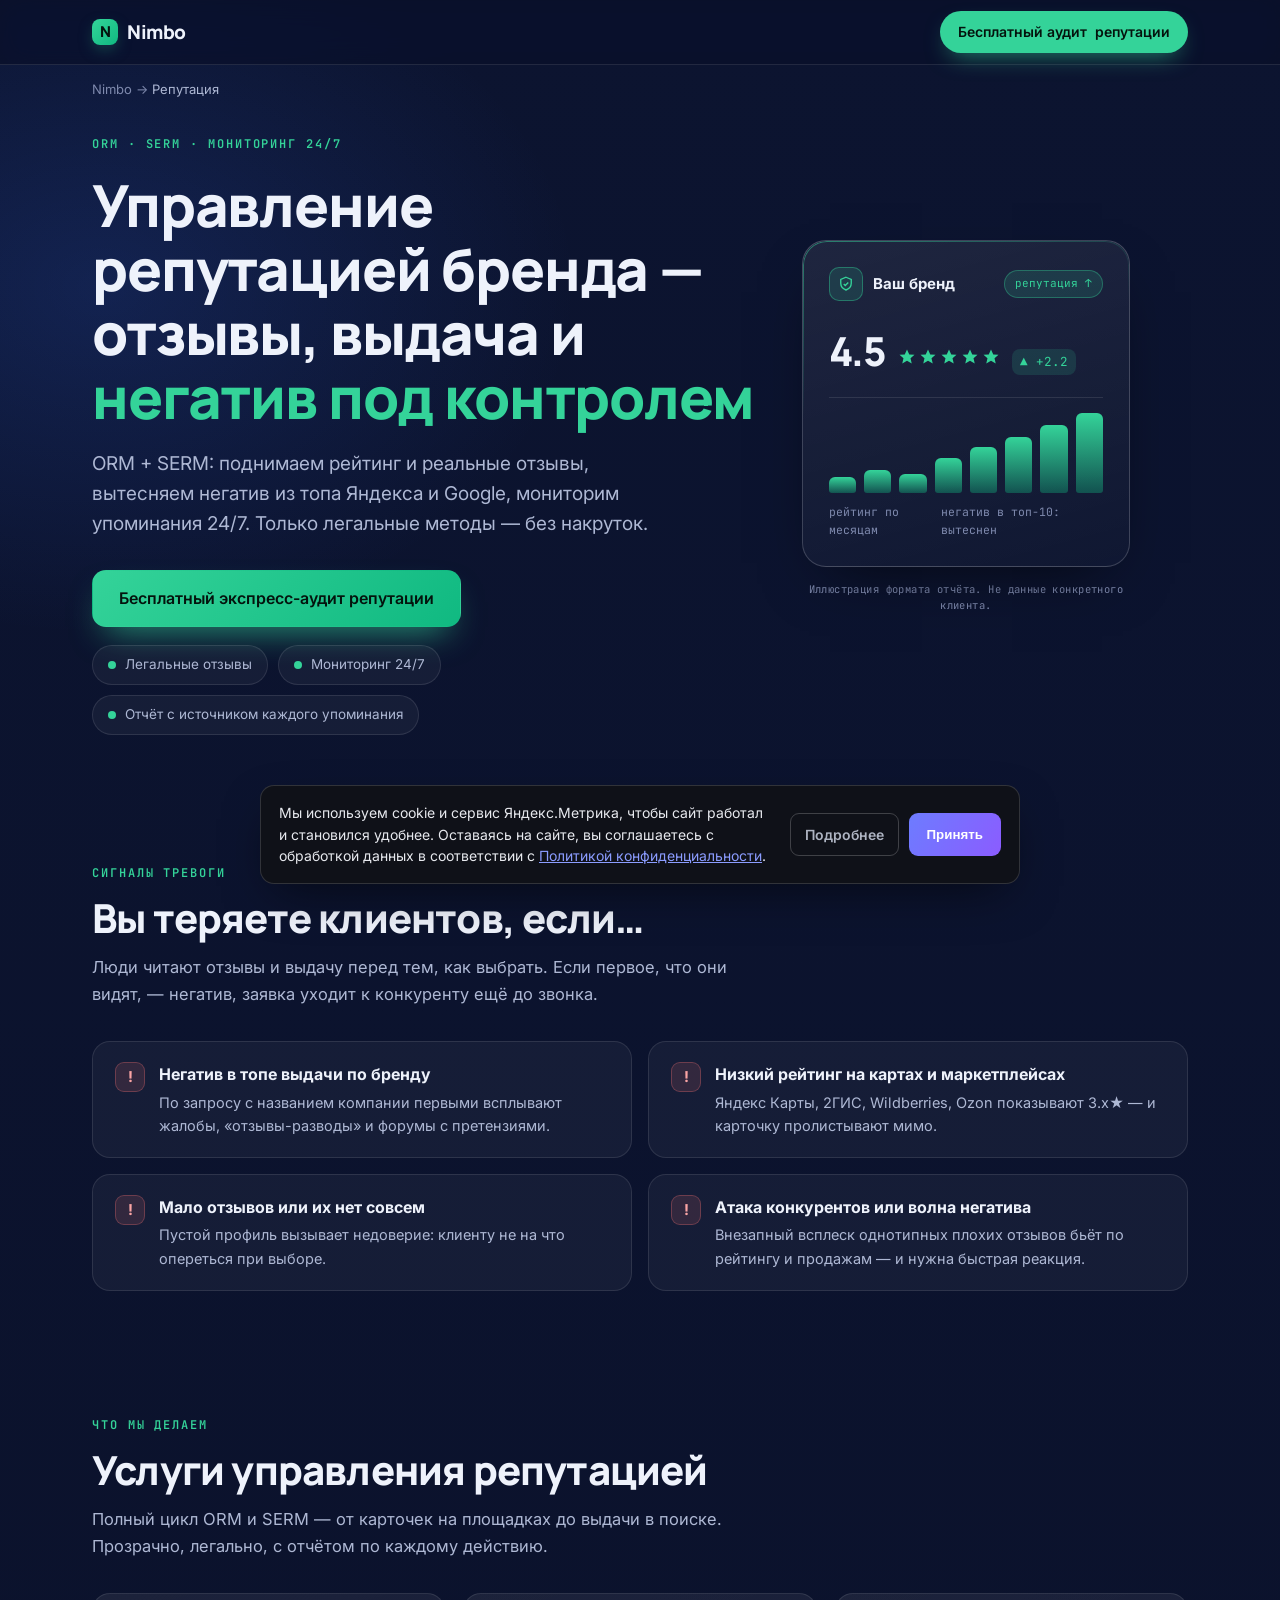
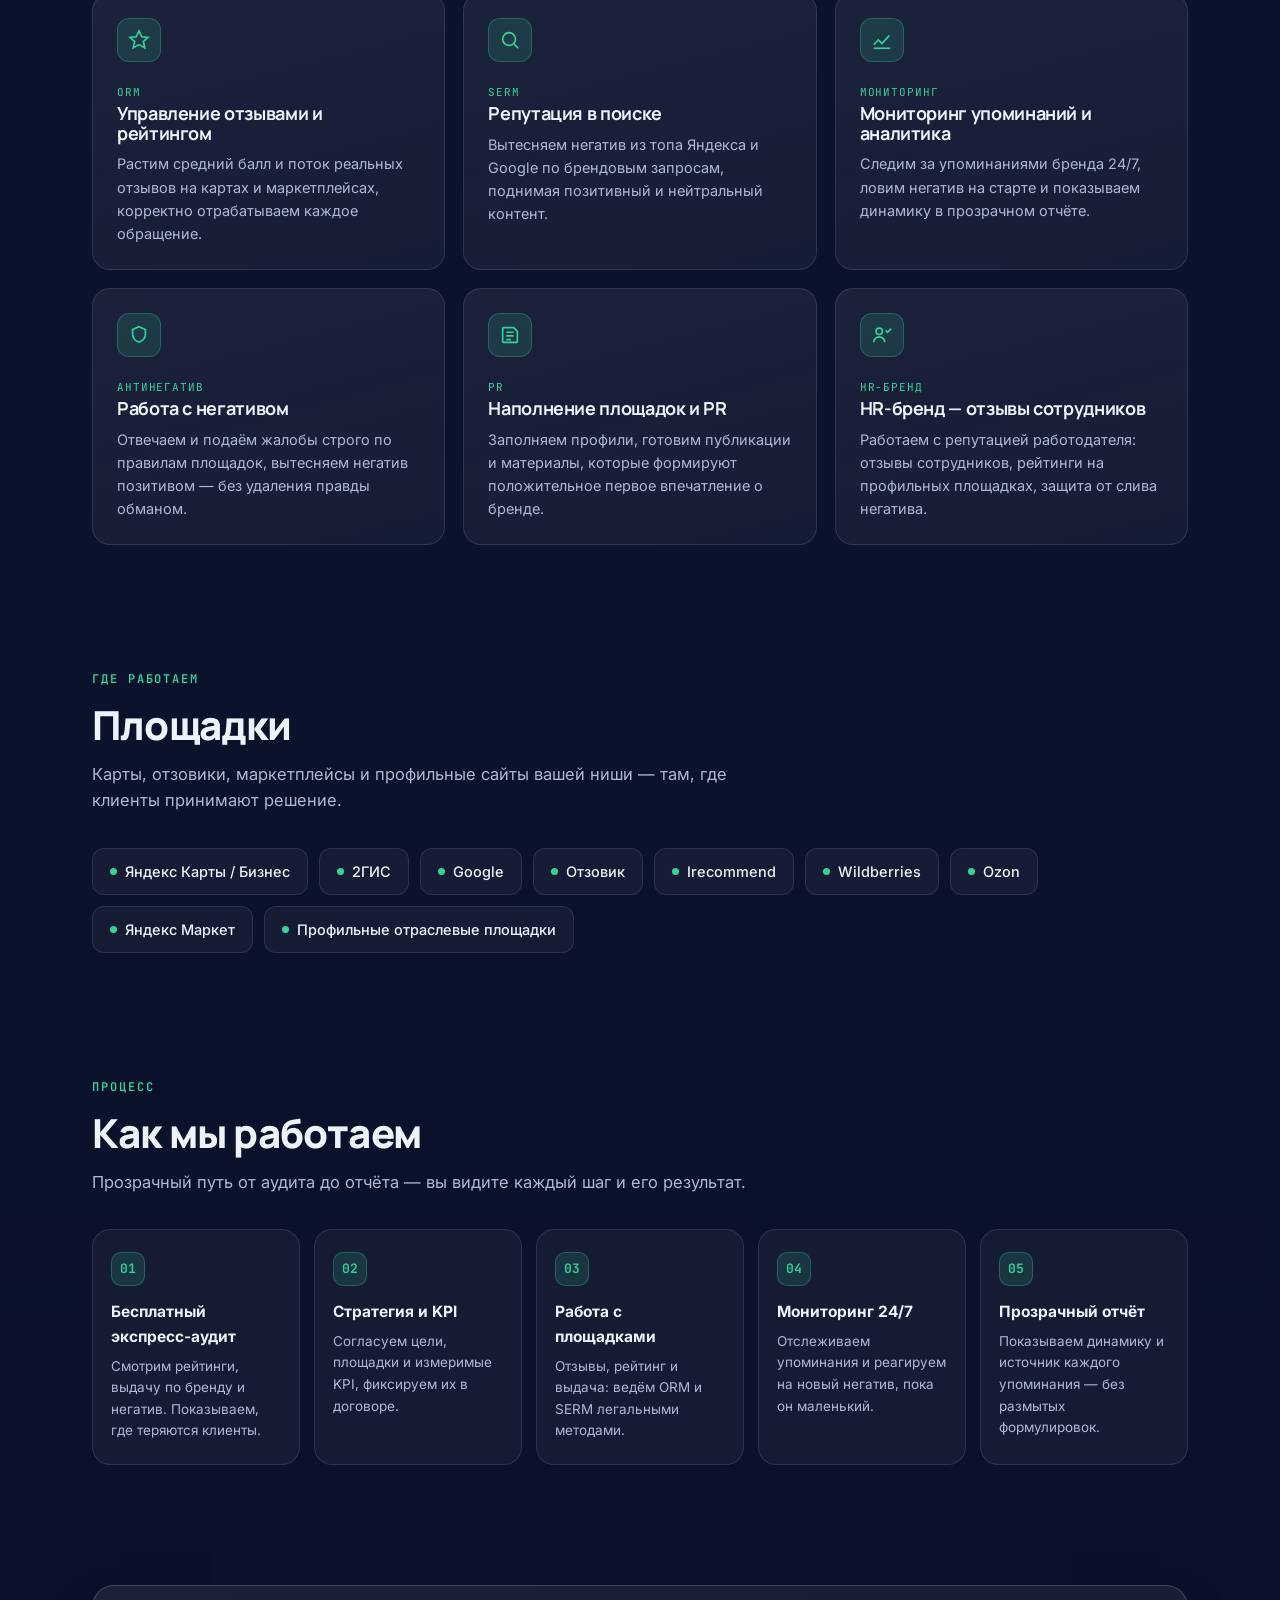
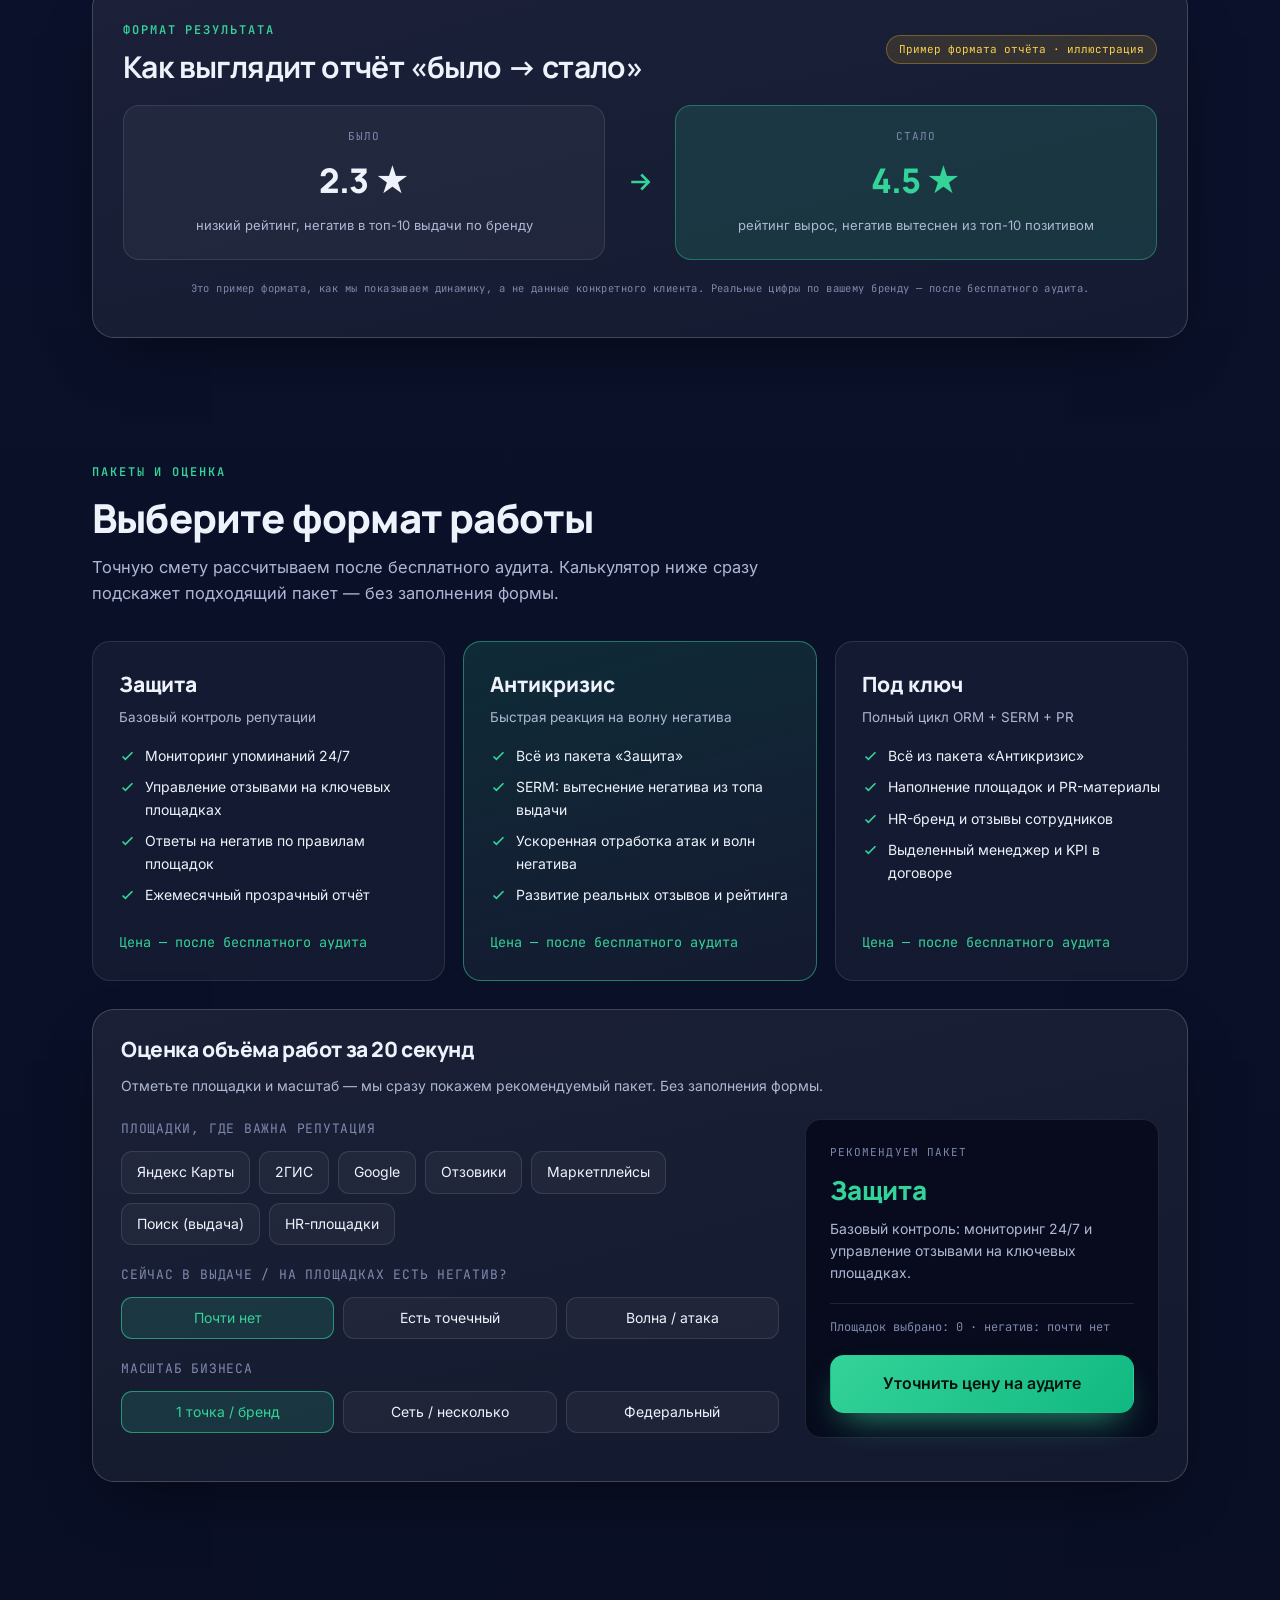
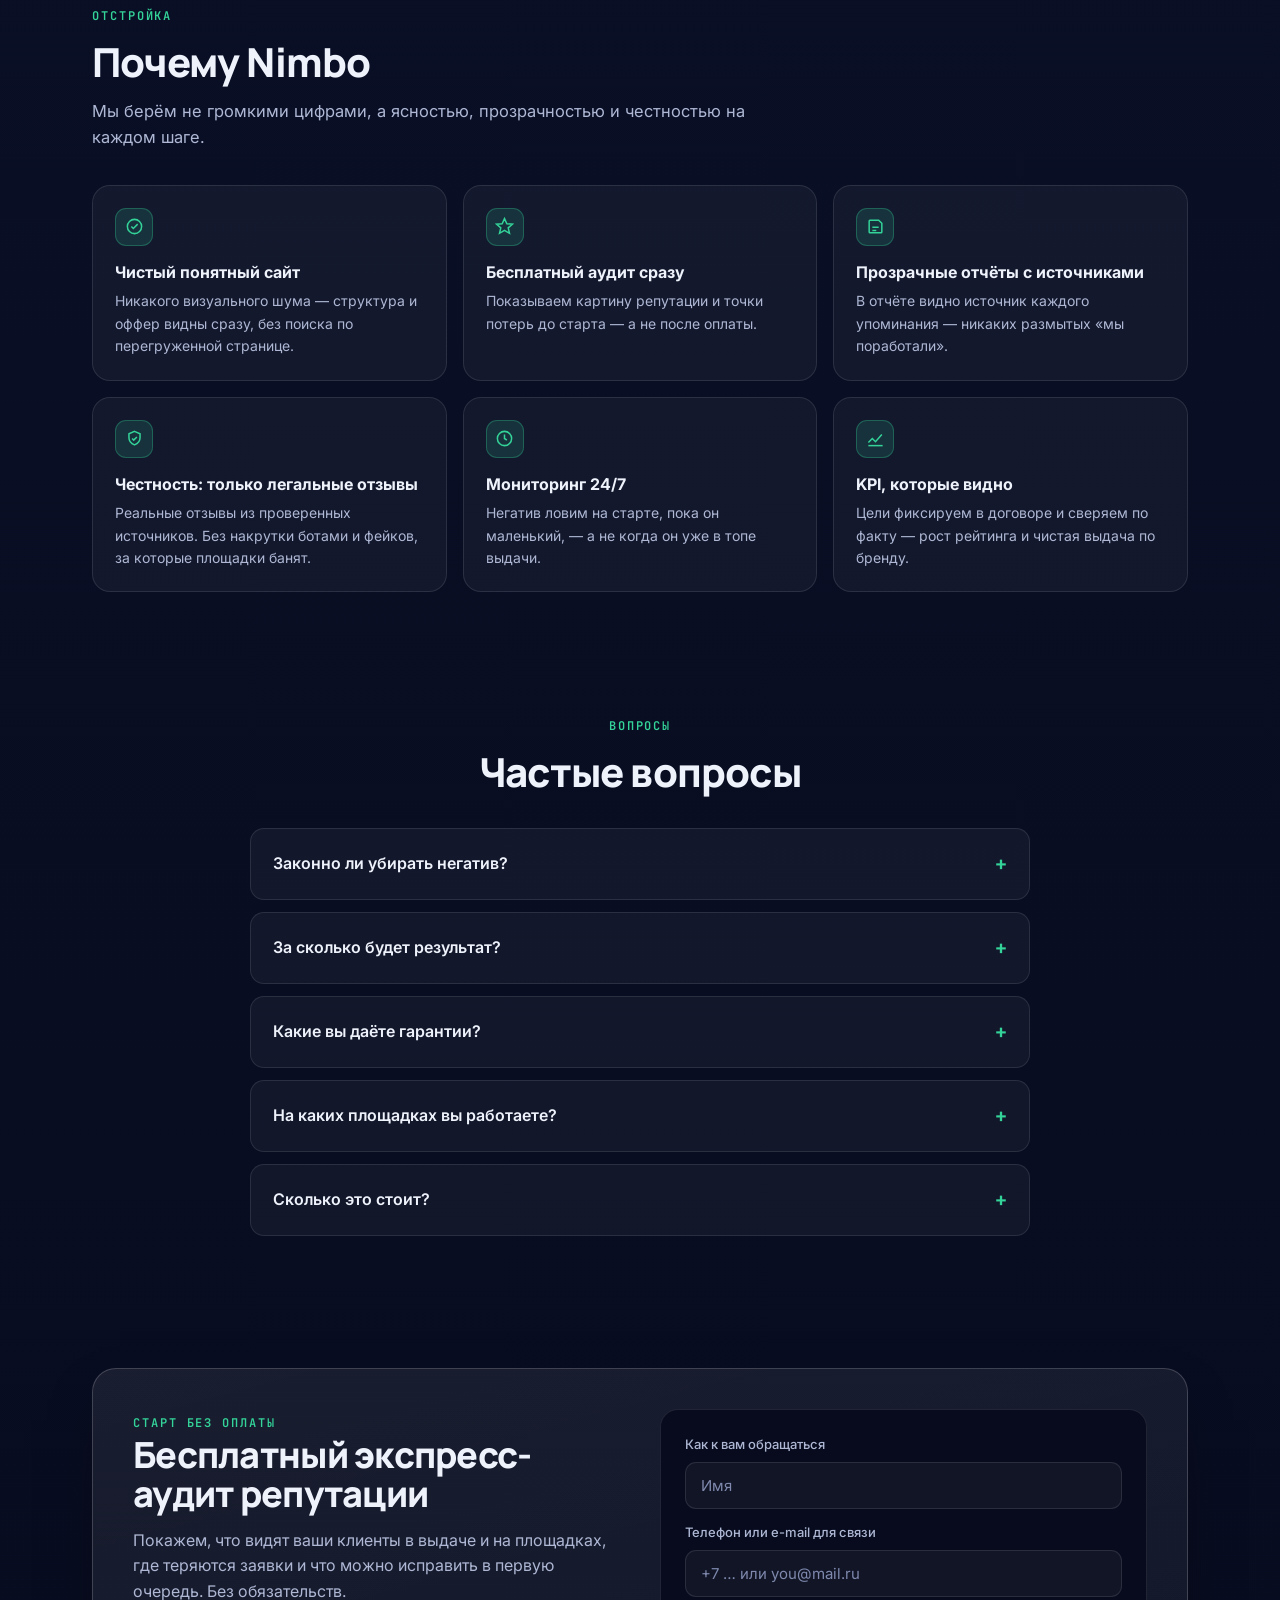
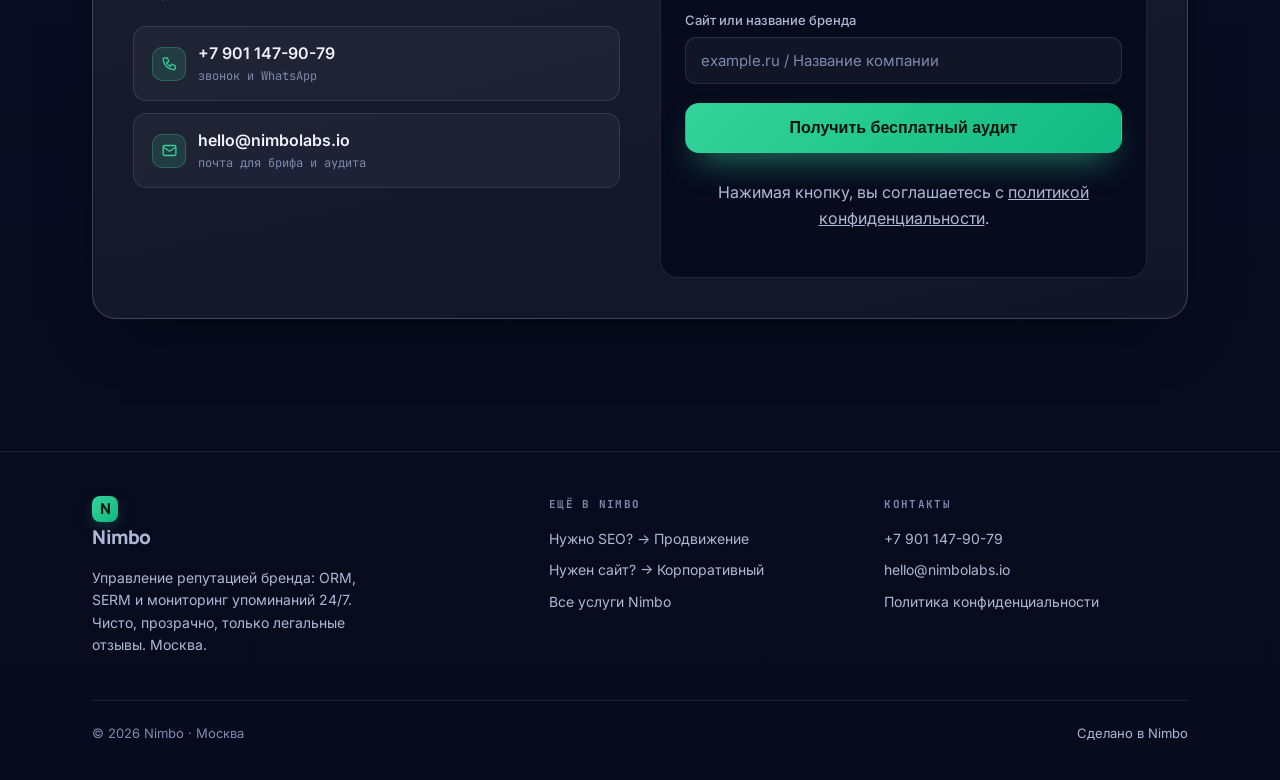
==== reputation/index.html @ ea6c989a "feat(reputation): ORM/SERM landing (Reputation Sentinel) — новое направление, сильнее reputation.ltd" ====
<!DOCTYPE html>
<html lang="ru">
<head>
<meta charset="utf-8">
<meta name="viewport" content="width=device-width, initial-scale=1, viewport-fit=cover">
<title>Управление репутацией бренда — отзывы, выдача и негатив под контролем | Nimbo ORM/SERM</title>
<meta name="description" content="Управление репутацией бренда от Nimbo: ORM и SERM. Поднимаем рейтинг и реальные отзывы, вытесняем негатив из топа Яндекса и Google, мониторим упоминания 24/7. Только легальные отзывы, без накруток. Бесплатный экспресс-аудит репутации. Москва.">
<link rel="canonical" href="https://nimbolabs.io/reputation/">
<meta name="theme-color" content="#0c1430">
<meta name="geo.region" content="RU-MOW">
<meta name="geo.placename" content="Москва">

<!-- Open Graph -->
<meta property="og:type" content="website">
<meta property="og:locale" content="ru_RU">
<meta property="og:site_name" content="Nimbo">
<meta property="og:url" content="https://nimbolabs.io/reputation/">
<meta property="og:title" content="Управление репутацией бренда — отзывы, выдача и негатив под контролем">
<meta property="og:description" content="ORM + SERM: поднимаем рейтинг и реальные отзывы, вытесняем негатив из топа, мониторим упоминания 24/7. Только легальные отзывы. Бесплатный экспресс-аудит.">
<!-- Twitter -->
<meta name="twitter:card" content="summary_large_image">
<meta name="twitter:title" content="Управление репутацией бренда — Nimbo ORM/SERM">
<meta name="twitter:description" content="Поднимаем рейтинг и реальные отзывы, вытесняем негатив из топа, мониторим 24/7. Только легальные отзывы, без накруток. Бесплатный экспресс-аудит репутации.">

<link rel="preconnect" href="https://fonts.googleapis.com">
<link rel="preconnect" href="https://fonts.gstatic.com" crossorigin>
<link href="https://fonts.googleapis.com/css2?family=Manrope:wght@400;500;600;700;800&family=Inter:wght@400;500;600;700&family=JetBrains+Mono:wght@500;600&display=swap" rel="stylesheet">

<!-- JSON-LD: Service -->
<script type="application/ld+json">
{
  "@context":"https://schema.org",
  "@type":"Service",
  "serviceType":"Управление репутацией бренда (ORM/SERM)",
  "provider":{
    "@type":"Organization",
    "name":"Nimbo",
    "url":"https://nimbolabs.io/",
    "areaServed":{"@type":"City","name":"Москва"},
    "telephone":"+7-901-147-90-79",
    "email":"hello@nimbolabs.io"
  },
  "areaServed":{"@type":"Country","name":"Россия"},
  "url":"https://nimbolabs.io/reputation/",
  "description":"ORM и SERM: управление отзывами и рейтингом, вытеснение негатива из топа Яндекса и Google, мониторинг упоминаний 24/7, работа с площадками, PR и HR-бренд. Только легальные отзывы из проверенных источников.",
  "hasOfferCatalog":{
    "@type":"OfferCatalog",
    "name":"Услуги управления репутацией",
    "itemListElement":[
      {"@type":"Offer","itemOffered":{"@type":"Service","name":"Управление отзывами и рейтингом (ORM)"}},
      {"@type":"Offer","itemOffered":{"@type":"Service","name":"Репутация в поиске / SERM — вытеснение негатива из топа"}},
      {"@type":"Offer","itemOffered":{"@type":"Service","name":"Мониторинг упоминаний и аналитика"}},
      {"@type":"Offer","itemOffered":{"@type":"Service","name":"Работа с негативом — легально, через площадки"}},
      {"@type":"Offer","itemOffered":{"@type":"Service","name":"Наполнение площадок и PR"}},
      {"@type":"Offer","itemOffered":{"@type":"Service","name":"HR-бренд — отзывы сотрудников"}}
    ]
  }
}
</script>
<!-- JSON-LD: BreadcrumbList -->
<script type="application/ld+json">
{
  "@context":"https://schema.org",
  "@type":"BreadcrumbList",
  "itemListElement":[
    {"@type":"ListItem","position":1,"name":"Nimbo","item":"https://nimbolabs.io/"},
    {"@type":"ListItem","position":2,"name":"Репутация","item":"https://nimbolabs.io/reputation/"}
  ]
}
</script>
<!-- JSON-LD: FAQPage -->
<script type="application/ld+json">
{
  "@context":"https://schema.org",
  "@type":"FAQPage",
  "mainEntity":[
    {"@type":"Question","name":"Законно ли убирать негатив?","acceptedAnswer":{"@type":"Answer","text":"Да, мы работаем только легальными методами: официальные ответы и жалобы по правилам площадок, вытеснение негатива позитивным реальным контентом в выдаче, развитие отзывов от настоящих клиентов. Мы не удаляем правдивые отзывы обманом и не используем накрутку ботами."}},
    {"@type":"Question","name":"За сколько будет результат?","acceptedAnswer":{"@type":"Answer","text":"Честно: первые сдвиги обычно видны в течение 1–3 месяцев. Точные сроки зависят от площадок, объёма негатива и стартового состояния репутации — конкретику называем после бесплатного аудита."}},
    {"@type":"Question","name":"Какие гарантии вы даёте?","acceptedAnswer":{"@type":"Answer","text":"Фиксируем KPI в договоре, работаем только с легальными реальными отзывами из проверенных источников, предоставляем прозрачный отчёт с указанием источника каждого упоминания и подписываем NDA. Мы не обещаем «100% топ» — это было бы нечестно."}},
    {"@type":"Question","name":"На каких площадках вы работаете?","acceptedAnswer":{"@type":"Answer","text":"Яндекс Карты и Яндекс Бизнес, 2ГИС, Google, Отзовик, Irecommend, маркетплейсы Wildberries, Ozon, Яндекс Маркет, а также профильные отраслевые площадки вашей ниши."}},
    {"@type":"Question","name":"Сколько это стоит?","acceptedAnswer":{"@type":"Answer","text":"Стоимость зависит от количества площадок, объёма работ и состояния репутации. Мы рассчитываем смету после бесплатного экспресс-аудита, чтобы цена соответствовала реальной задаче, а не усреднённому прайсу."}}
  ]
}
</script>

<!-- Yandex.Metrika -->
<script type="text/javascript">
   (function(m,e,t,r,i,k,a){m[i]=m[i]||function(){(m[i].a=m[i].a||[]).push(arguments)};
   m[i].l=1*new Date();
   for (var j = 0; j < document.scripts.length; j++) {if (document.scripts[j].src === r) { return; }}
   k=e.createElement(t),a=e.getElementsByTagName(t)[0],k.async=1,k.src=r,a.parentNode.insertBefore(k,a)})
   (window, document, "script", "https://mc.yandex.ru/metrika/tag.js", "ym");
   ym(109998862, "init", { clickmap:true, trackLinks:true, accurateTrackBounce:true, webvisor:true });
</script>
<noscript><div><img src="https://mc.yandex.ru/watch/109998862" style="position:absolute; left:-9999px;" alt=""></div></noscript>

<style>
:root{
  --navy:#0c1430; --navy-2:#0a1028; --navy-3:#070b1d;
  --panel:rgba(255,255,255,.045); --panel-2:rgba(255,255,255,.07);
  --line:rgba(255,255,255,.10); --line-strong:rgba(255,255,255,.18);
  --emerald:#34d399; --emerald-2:#10b981; --emerald-soft:rgba(52,211,153,.14);
  --sky:#7dd3fc;
  --text:#eef2fb; --muted:#aeb8d4; --faint:#7e89ad;
  --radius:18px; --radius-sm:12px;
  --maxw:1140px;
  --shadow:0 24px 60px -28px rgba(0,0,0,.7);
  --font:"Inter",system-ui,-apple-system,Segoe UI,Roboto,sans-serif;
  --display:"Manrope","Inter",system-ui,sans-serif;
  --mono:"JetBrains Mono",ui-monospace,monospace;
}
*{box-sizing:border-box}
html{scroll-behavior:smooth}
body{
  margin:0; font-family:var(--font); color:var(--text); line-height:1.6;
  background:var(--navy);
  background-image:
    radial-gradient(900px 520px at 82% -8%, rgba(52,211,153,.16), transparent 60%),
    radial-gradient(820px 600px at 8% 4%, rgba(56,113,255,.16), transparent 58%),
    radial-gradient(700px 700px at 50% 118%, rgba(16,185,129,.10), transparent 60%),
    linear-gradient(180deg,#0c1430 0%, #0a1028 55%, #070b1d 100%);
  -webkit-font-smoothing:antialiased;
}
a{color:inherit;text-decoration:none}
img{max-width:100%;display:block}
.wrap{max-width:var(--maxw);margin:0 auto;padding:0 22px}
section{position:relative}
h1,h2,h3{font-family:var(--display);line-height:1.1;letter-spacing:-.02em;margin:0}
.eyebrow{font-family:var(--mono);font-size:12px;letter-spacing:.16em;text-transform:uppercase;color:var(--emerald);font-weight:600}

/* header */
header{position:sticky;top:0;z-index:50;backdrop-filter:saturate(140%) blur(14px);
  background:rgba(10,16,40,.72);border-bottom:1px solid var(--line)}
.nav{display:flex;align-items:center;justify-content:space-between;height:64px}
.logo{display:flex;align-items:center;gap:9px;font-family:var(--display);font-weight:800;font-size:19px;letter-spacing:-.02em}
.logo .mark{width:26px;height:26px;border-radius:8px;display:grid;place-items:center;
  background:linear-gradient(135deg,var(--emerald),var(--emerald-2));color:#04130d;font-weight:800;font-size:15px;box-shadow:0 6px 18px -6px rgba(52,211,153,.6)}
.nav-cta{display:inline-flex;align-items:center;gap:8px;font-weight:600;font-size:14px;
  padding:10px 18px;border-radius:999px;background:var(--emerald);color:#04130d;
  box-shadow:0 10px 24px -10px rgba(52,211,153,.7);transition:transform .15s, box-shadow .15s}
.nav-cta:hover{transform:translateY(-1px);box-shadow:0 14px 28px -10px rgba(52,211,153,.8)}

/* breadcrumbs */
.crumbs{font-size:13px;color:var(--faint);padding:14px 0 0}
.crumbs a:hover{color:var(--emerald)}
.crumbs span{color:var(--muted)}

/* buttons */
.btn{display:inline-flex;align-items:center;justify-content:center;gap:9px;font-weight:600;
  padding:15px 26px;border-radius:14px;font-size:16px;cursor:pointer;border:1px solid transparent;
  transition:transform .15s, box-shadow .15s, background .15s;text-align:center}
.btn-primary{background:linear-gradient(135deg,var(--emerald),var(--emerald-2));color:#04130d;
  box-shadow:0 16px 34px -14px rgba(52,211,153,.75)}
.btn-primary:hover{transform:translateY(-2px);box-shadow:0 20px 42px -14px rgba(52,211,153,.85)}
.btn-ghost{background:var(--panel);border:1px solid var(--line-strong);color:var(--text)}
.btn-ghost:hover{background:var(--panel-2);transform:translateY(-2px)}

/* trust chip */
.chip{display:inline-flex;align-items:center;gap:9px;font-size:13.5px;color:var(--muted);
  background:var(--panel);border:1px solid var(--line);border-radius:999px;padding:8px 15px}
.dot{width:8px;height:8px;border-radius:50%;background:var(--emerald);box-shadow:0 0 0 0 rgba(52,211,153,.55);
  animation:pulse 2.4s infinite}
@keyframes pulse{0%{box-shadow:0 0 0 0 rgba(52,211,153,.5)}70%{box-shadow:0 0 0 9px rgba(52,211,153,0)}100%{box-shadow:0 0 0 0 rgba(52,211,153,0)}}

/* HERO */
.hero{padding:30px 0 64px}
.hero-grid{display:grid;grid-template-columns:1.15fr .85fr;gap:48px;align-items:center}
.hero h1{font-size:clamp(34px,5.4vw,58px);font-weight:800;margin:18px 0 0}
.hero h1 .up{color:var(--emerald);position:relative;white-space:nowrap}
.hero .lead{font-size:clamp(16px,2vw,19px);color:var(--muted);margin:20px 0 0;max-width:560px}
.hero-cta{display:flex;flex-wrap:wrap;gap:14px;margin:30px 0 18px}
.hero-trust{display:flex;flex-wrap:wrap;gap:10px;margin-top:8px}

/* hero visual: shield + rising rating */
.shield-card{position:relative;background:linear-gradient(165deg,rgba(255,255,255,.08),rgba(255,255,255,.02));
  border:1px solid var(--line-strong);border-radius:24px;padding:26px;box-shadow:var(--shadow);overflow:hidden}
.shield-card::before{content:"";position:absolute;inset:0;border-radius:24px;padding:1px;
  background:linear-gradient(160deg,rgba(52,211,153,.55),transparent 40%);
  -webkit-mask:linear-gradient(#000 0 0) content-box,linear-gradient(#000 0 0);
  -webkit-mask-composite:xor;mask-composite:exclude;pointer-events:none}
.sc-top{display:flex;align-items:center;justify-content:space-between;margin-bottom:18px}
.sc-brand{display:flex;align-items:center;gap:10px;font-weight:700;font-size:15px}
.sc-shield{width:34px;height:34px;border-radius:10px;display:grid;place-items:center;
  background:var(--emerald-soft);border:1px solid rgba(52,211,153,.4)}
.sc-shield svg{width:18px;height:18px;stroke:var(--emerald)}
.sc-badge{font-family:var(--mono);font-size:11px;color:var(--emerald);background:var(--emerald-soft);
  border:1px solid rgba(52,211,153,.35);border-radius:999px;padding:4px 10px}
.rating-row{display:flex;align-items:baseline;gap:12px;margin:6px 0 14px}
.rating-num{font-family:var(--display);font-weight:800;font-size:40px;letter-spacing:-.03em}
.stars{display:flex;gap:3px}
.stars svg{width:18px;height:18px;fill:var(--emerald)}
.delta{font-family:var(--mono);font-size:12.5px;color:var(--emerald);background:var(--emerald-soft);
  border-radius:8px;padding:3px 8px;display:inline-flex;align-items:center;gap:4px}
.chart{height:96px;display:flex;align-items:flex-end;gap:8px;margin-top:6px;padding-top:8px;border-top:1px solid var(--line)}
.bar{flex:1;background:linear-gradient(180deg,var(--emerald),rgba(16,185,129,.35));border-radius:6px 6px 3px 3px;
  min-height:8px;transition:height 1.1s cubic-bezier(.2,.8,.2,1)}
.sc-foot{display:flex;justify-content:space-between;font-size:11.5px;color:var(--faint);font-family:var(--mono);margin-top:10px}
.illu-tag{font-family:var(--mono);font-size:10.5px;color:var(--faint);text-align:center;margin-top:14px;letter-spacing:.04em}

/* section heads */
.s{padding:60px 0}
.s-head{max-width:680px;margin-bottom:34px}
.s-head h2{font-size:clamp(26px,3.6vw,40px);font-weight:800;margin-top:12px}
.s-head p{color:var(--muted);font-size:16.5px;margin:14px 0 0}

/* pains */
.pain-grid{display:grid;grid-template-columns:repeat(2,1fr);gap:16px}
.pain{display:flex;gap:14px;background:var(--panel);border:1px solid var(--line);border-radius:var(--radius);padding:20px 22px}
.pain .x{flex:none;width:30px;height:30px;border-radius:9px;display:grid;place-items:center;
  background:rgba(248,113,113,.13);border:1px solid rgba(248,113,113,.3);color:#fca5a5;font-weight:700;font-size:15px}
.pain b{display:block;font-weight:700;font-size:16px;margin-bottom:3px}
.pain p{margin:0;color:var(--muted);font-size:14.5px}

/* services */
.svc-grid{display:grid;grid-template-columns:repeat(3,1fr);gap:18px}
.svc{background:linear-gradient(165deg,var(--panel-2),var(--panel));border:1px solid var(--line);
  border-radius:var(--radius);padding:24px;transition:transform .2s, border-color .2s, box-shadow .2s}
.svc:hover{transform:translateY(-4px);border-color:rgba(52,211,153,.45);box-shadow:var(--shadow)}
.svc-ic{width:44px;height:44px;border-radius:12px;display:grid;place-items:center;margin-bottom:16px;
  background:var(--emerald-soft);border:1px solid rgba(52,211,153,.3)}
.svc-ic svg{width:22px;height:22px;stroke:var(--emerald);fill:none;stroke-width:1.8}
.svc h3{font-size:18px;font-weight:700}
.svc .tag{font-family:var(--mono);font-size:11px;color:var(--emerald);letter-spacing:.08em;text-transform:uppercase}
.svc p{color:var(--muted);font-size:14.5px;margin:9px 0 0}

/* platforms */
.chips{display:flex;flex-wrap:wrap;gap:11px}
.plat{display:inline-flex;align-items:center;gap:8px;font-size:14.5px;color:var(--text);font-weight:500;
  background:var(--panel);border:1px solid var(--line);border-radius:12px;padding:11px 17px}
.plat .pd{width:7px;height:7px;border-radius:50%;background:var(--emerald)}

/* steps */
.steps{display:grid;grid-template-columns:repeat(5,1fr);gap:14px;counter-reset:st}
.step{background:var(--panel);border:1px solid var(--line);border-radius:var(--radius);padding:22px 18px;position:relative}
.step .n{font-family:var(--mono);font-size:13px;color:var(--emerald);font-weight:600;
  width:34px;height:34px;border-radius:10px;display:grid;place-items:center;
  background:var(--emerald-soft);border:1px solid rgba(52,211,153,.3);margin-bottom:14px}
.step b{display:block;font-weight:700;font-size:15.5px;margin-bottom:6px}
.step p{margin:0;color:var(--muted);font-size:13.5px}

/* case */
.case{background:linear-gradient(165deg,var(--panel-2),var(--panel));border:1px solid var(--line-strong);
  border-radius:22px;padding:30px;box-shadow:var(--shadow)}
.case-head{display:flex;align-items:center;justify-content:space-between;flex-wrap:wrap;gap:12px;margin-bottom:22px}
.case-head .illu-pill{font-family:var(--mono);font-size:11px;color:#fcd34d;background:rgba(251,191,36,.12);
  border:1px solid rgba(251,191,36,.32);border-radius:999px;padding:5px 12px}
.ba{display:grid;grid-template-columns:1fr auto 1fr;gap:20px;align-items:center}
.ba-col{background:var(--panel);border:1px solid var(--line);border-radius:16px;padding:22px;text-align:center}
.ba-col.after{border-color:rgba(52,211,153,.4);background:var(--emerald-soft)}
.ba-col .lbl{font-family:var(--mono);font-size:11px;letter-spacing:.1em;text-transform:uppercase;color:var(--faint)}
.ba-col .big{font-family:var(--display);font-weight:800;font-size:34px;margin:8px 0 4px;letter-spacing:-.02em}
.ba-col.after .big{color:var(--emerald)}
.ba-col small{color:var(--muted);font-size:13px}
.ba-arrow{display:grid;place-items:center;color:var(--emerald)}
.ba-arrow svg{width:30px;height:30px;stroke:var(--emerald);fill:none;stroke-width:2}

/* packages + calc */
.pk-grid{display:grid;grid-template-columns:repeat(3,1fr);gap:18px;margin-bottom:28px}
.pk{background:var(--panel);border:1px solid var(--line);border-radius:var(--radius);padding:26px;display:flex;flex-direction:column}
.pk.feat{border-color:rgba(52,211,153,.5);background:linear-gradient(165deg,var(--emerald-soft),var(--panel))}
.pk .pk-name{font-family:var(--display);font-weight:800;font-size:21px}
.pk .pk-sub{color:var(--muted);font-size:13.5px;margin:6px 0 16px}
.pk ul{list-style:none;padding:0;margin:0 0 18px;display:grid;gap:9px}
.pk li{display:flex;gap:9px;font-size:14px;color:var(--text)}
.pk li svg{flex:none;width:17px;height:17px;stroke:var(--emerald);fill:none;stroke-width:2.4;margin-top:3px}
.pk .price{font-family:var(--mono);font-size:13.5px;color:var(--emerald);margin-top:auto;padding-top:8px}

.calc{background:linear-gradient(165deg,var(--panel-2),var(--panel));border:1px solid var(--line-strong);
  border-radius:22px;padding:28px;box-shadow:var(--shadow)}
.calc h3{font-size:21px;font-weight:800;margin-bottom:4px}
.calc .csub{color:var(--muted);font-size:14px;margin-bottom:22px}
.calc-grid{display:grid;grid-template-columns:1.3fr .7fr;gap:26px;align-items:start}
.calc-field{margin-bottom:20px}
.calc-field>label{display:block;font-size:13px;font-family:var(--mono);letter-spacing:.06em;text-transform:uppercase;color:var(--faint);margin-bottom:11px}
.opts{display:flex;flex-wrap:wrap;gap:9px}
.opt{position:relative;cursor:pointer}
.opt input{position:absolute;opacity:0;width:0;height:0}
.opt span{display:inline-flex;align-items:center;gap:7px;font-size:14px;padding:9px 15px;border-radius:11px;
  background:var(--panel);border:1px solid var(--line);transition:all .15s;color:var(--text)}
.opt input:checked+span{background:var(--emerald-soft);border-color:rgba(52,211,153,.6);color:var(--emerald)}
.opt input:focus-visible+span{outline:2px solid var(--emerald);outline-offset:2px}
.scale-row{display:flex;gap:9px}
.scale-row .opt{flex:1}
.scale-row .opt span{justify-content:center;width:100%}
.calc-out{background:var(--navy-3);border:1px solid var(--line);border-radius:16px;padding:24px;position:sticky;top:84px}
.calc-out .ro-lbl{font-family:var(--mono);font-size:11px;letter-spacing:.1em;text-transform:uppercase;color:var(--faint)}
.calc-out .ro-pkg{font-family:var(--display);font-weight:800;font-size:26px;color:var(--emerald);margin:8px 0 6px}
.calc-out .ro-desc{color:var(--muted);font-size:14px;margin-bottom:18px}
.calc-out .ro-meta{font-family:var(--mono);font-size:12px;color:var(--faint);border-top:1px solid var(--line);padding-top:14px;margin-bottom:18px}
.calc-out .btn{width:100%}

/* why */
.why-grid{display:grid;grid-template-columns:repeat(3,1fr);gap:16px}
.why{background:var(--panel);border:1px solid var(--line);border-radius:var(--radius);padding:22px}
.why .wi{width:38px;height:38px;border-radius:11px;display:grid;place-items:center;margin-bottom:14px;
  background:var(--emerald-soft);border:1px solid rgba(52,211,153,.3)}
.why .wi svg{width:19px;height:19px;stroke:var(--emerald);fill:none;stroke-width:1.9}
.why b{display:block;font-weight:700;font-size:16px;margin-bottom:5px}
.why p{margin:0;color:var(--muted);font-size:14px}

/* faq */
.faq{max-width:780px;margin:0 auto}
details{background:var(--panel);border:1px solid var(--line);border-radius:14px;margin-bottom:12px;overflow:hidden}
details[open]{border-color:rgba(52,211,153,.4)}
summary{list-style:none;cursor:pointer;padding:19px 22px;font-weight:600;font-size:16px;
  display:flex;align-items:center;justify-content:space-between;gap:12px}
summary::-webkit-details-marker{display:none}
summary .pm{font-family:var(--mono);color:var(--emerald);font-size:20px;transition:transform .2s;flex:none}
details[open] summary .pm{transform:rotate(45deg)}
.faq-a{padding:0 22px 20px;color:var(--muted);font-size:15px}

/* final cta + form */
.final{background:linear-gradient(165deg,var(--panel-2),var(--panel));border:1px solid var(--line-strong);
  border-radius:24px;padding:40px;box-shadow:var(--shadow)}
.final-grid{display:grid;grid-template-columns:1fr 1fr;gap:40px;align-items:start}
.final h2{font-size:clamp(26px,3.4vw,36px);font-weight:800}
.final p{color:var(--muted);font-size:16px;margin:14px 0 22px}
.contacts{display:grid;gap:12px}
.contacts a{display:flex;align-items:center;gap:12px;background:var(--panel);border:1px solid var(--line);
  border-radius:13px;padding:14px 18px;font-weight:600;transition:border-color .15s,transform .15s}
.contacts a:hover{border-color:rgba(52,211,153,.5);transform:translateX(3px)}
.contacts a .ci{width:34px;height:34px;border-radius:10px;display:grid;place-items:center;
  background:var(--emerald-soft);border:1px solid rgba(52,211,153,.3);flex:none}
.contacts a .ci svg{width:17px;height:17px;stroke:var(--emerald);fill:none;stroke-width:1.9}
.contacts a small{display:block;color:var(--faint);font-weight:400;font-size:12px;font-family:var(--mono)}
form{display:grid;gap:13px;background:var(--navy-3);border:1px solid var(--line);border-radius:18px;padding:24px}
form label{font-size:13px;color:var(--muted);font-weight:500;margin-bottom:-6px}
form input{width:100%;background:var(--panel);border:1px solid var(--line);border-radius:11px;
  padding:13px 15px;color:var(--text);font-size:15px;font-family:var(--font)}
form input:focus{outline:2px solid var(--emerald);outline-offset:1px;border-color:transparent}
form input::placeholder{color:var(--faint)}
form .btn{margin-top:6px}
.form-note{font-size:12px;color:var(--faint);text-align:center;margin-top:2px}
.form-note a{color:var(--muted);text-decoration:underline}

/* footer */
footer{border-top:1px solid var(--line);margin-top:72px;padding:44px 0 36px;font-size:14px}
.foot-grid{display:grid;grid-template-columns:1.4fr 1fr 1fr;gap:32px;margin-bottom:30px}
.foot-grid h4{font-family:var(--mono);font-size:11px;letter-spacing:.12em;text-transform:uppercase;color:var(--faint);margin:0 0 14px}
.foot-grid a{display:block;color:var(--muted);margin-bottom:9px;transition:color .15s}
.foot-grid a:hover{color:var(--emerald)}
.foot-about{color:var(--muted);font-size:14px;max-width:300px}
.foot-bottom{display:flex;flex-wrap:wrap;justify-content:space-between;gap:12px;
  border-top:1px solid var(--line);padding-top:22px;color:var(--faint);font-size:13px}
.foot-bottom a{color:var(--muted)}.foot-bottom a:hover{color:var(--emerald)}

/* reveal */
.reveal{opacity:0;transform:translateY(22px);transition:opacity .7s ease, transform .7s ease}
.reveal.in{opacity:1;transform:none}

@media (max-width:900px){
  .hero-grid{grid-template-columns:1fr;gap:34px}
  .svc-grid,.why-grid{grid-template-columns:1fr 1fr}
  .steps{grid-template-columns:1fr 1fr}
  .pk-grid{grid-template-columns:1fr}
  .calc-grid{grid-template-columns:1fr}
  .calc-out{position:static}
  .final-grid{grid-template-columns:1fr;gap:28px}
  .foot-grid{grid-template-columns:1fr 1fr}
}
@media (max-width:560px){
  .pain-grid,.svc-grid,.why-grid,.steps{grid-template-columns:1fr}
  .ba{grid-template-columns:1fr;gap:14px}
  .ba-arrow{transform:rotate(90deg)}
  .foot-grid{grid-template-columns:1fr}
  .nav-cta span.full{display:none}
}
@media (prefers-reduced-motion:reduce){
  *{animation:none!important;transition:none!important;scroll-behavior:auto!important}
  .reveal{opacity:1;transform:none}
}
</style>
</head>
<body>

<header>
  <div class="wrap nav">
    <a class="logo" href="https://nimbolabs.io/" aria-label="Nimbo — на главную">
      <span class="mark">N</span> Nimbo
    </a>
    <a class="nav-cta" href="#audit">Бесплатный аудит<span class="full"> репутации</span></a>
  </div>
</header>

<div class="wrap">
  <nav class="crumbs" aria-label="Хлебные крошки">
    <a href="https://nimbolabs.io/">Nimbo</a> → <span>Репутация</span>
  </nav>
</div>

<!-- HERO -->
<section class="hero">
  <div class="wrap hero-grid">
    <div class="reveal in">
      <span class="eyebrow">ORM · SERM · Мониторинг 24/7</span>
      <h1>Управление репутацией бренда — отзывы, выдача и <span class="up">негатив под контролем</span></h1>
      <p class="lead">ORM + SERM: поднимаем рейтинг и реальные отзывы, вытесняем негатив из топа Яндекса и Google, мониторим упоминания 24/7. Только легальные методы — без накруток.</p>
      <div class="hero-cta">
        <a class="btn btn-primary" href="#audit">Бесплатный экспресс-аудит репутации</a>
      </div>
      <div class="hero-trust">
        <span class="chip"><span class="dot"></span> Легальные отзывы</span>
        <span class="chip"><span class="dot"></span> Мониторинг 24/7</span>
        <span class="chip"><span class="dot"></span> Отчёт с источником каждого упоминания</span>
      </div>
    </div>

    <div class="reveal in">
      <div class="shield-card" aria-hidden="true">
        <div class="sc-top">
          <div class="sc-brand">
            <span class="sc-shield"><svg viewBox="0 0 24 24" fill="none" stroke-width="1.8"><path d="M12 3l7 3v5c0 4.5-3 7.5-7 9-4-1.5-7-4.5-7-9V6l7-3z"/><path d="M9 12l2 2 4-4"/></svg></span>
            <span>Ваш&nbsp;бренд</span>
          </div>
          <span class="sc-badge">репутация ↑</span>
        </div>
        <div class="rating-row">
          <span class="rating-num">4.5</span>
          <span class="stars">
            <svg viewBox="0 0 24 24"><path d="M12 2l3 6.5 7 .6-5.3 4.6 1.6 6.9L12 17l-6.3 3.6 1.6-6.9L2 9.1l7-.6z"/></svg>
            <svg viewBox="0 0 24 24"><path d="M12 2l3 6.5 7 .6-5.3 4.6 1.6 6.9L12 17l-6.3 3.6 1.6-6.9L2 9.1l7-.6z"/></svg>
            <svg viewBox="0 0 24 24"><path d="M12 2l3 6.5 7 .6-5.3 4.6 1.6 6.9L12 17l-6.3 3.6 1.6-6.9L2 9.1l7-.6z"/></svg>
            <svg viewBox="0 0 24 24"><path d="M12 2l3 6.5 7 .6-5.3 4.6 1.6 6.9L12 17l-6.3 3.6 1.6-6.9L2 9.1l7-.6z"/></svg>
            <svg viewBox="0 0 24 24"><path d="M12 2l3 6.5 7 .6-5.3 4.6 1.6 6.9L12 17l-6.3 3.6 1.6-6.9L2 9.1l7-.6z"/></svg>
          </span>
          <span class="delta">▲ +2.2</span>
        </div>
        <div class="chart" id="heroChart">
          <span class="bar" style="height:18%"></span>
          <span class="bar" style="height:26%"></span>
          <span class="bar" style="height:22%"></span>
          <span class="bar" style="height:40%"></span>
          <span class="bar" style="height:52%"></span>
          <span class="bar" style="height:64%"></span>
          <span class="bar" style="height:78%"></span>
          <span class="bar" style="height:92%"></span>
        </div>
        <div class="sc-foot"><span>рейтинг по месяцам</span><span>негатив в топ-10: вытеснен</span></div>
      </div>
      <p class="illu-tag">Иллюстрация формата отчёта. Не данные конкретного клиента.</p>
    </div>
  </div>
</section>

<!-- PAINS -->
<section class="s">
  <div class="wrap">
    <div class="s-head reveal">
      <span class="eyebrow">Сигналы тревоги</span>
      <h2>Вы теряете клиентов, если…</h2>
      <p>Люди читают отзывы и выдачу перед тем, как выбрать. Если первое, что они видят, — негатив, заявка уходит к конкуренту ещё до звонка.</p>
    </div>
    <div class="pain-grid reveal">
      <div class="pain"><span class="x">!</span><div><b>Негатив в топе выдачи по бренду</b><p>По запросу с названием компании первыми всплывают жалобы, «отзывы-разводы» и форумы с претензиями.</p></div></div>
      <div class="pain"><span class="x">!</span><div><b>Низкий рейтинг на картах и маркетплейсах</b><p>Яндекс Карты, 2ГИС, Wildberries, Ozon показывают 3.x★ — и карточку пролистывают мимо.</p></div></div>
      <div class="pain"><span class="x">!</span><div><b>Мало отзывов или их нет совсем</b><p>Пустой профиль вызывает недоверие: клиенту не на что опереться при выборе.</p></div></div>
      <div class="pain"><span class="x">!</span><div><b>Атака конкурентов или волна негатива</b><p>Внезапный всплеск однотипных плохих отзывов бьёт по рейтингу и продажам — и нужна быстрая реакция.</p></div></div>
    </div>
  </div>
</section>

<!-- SERVICES -->
<section class="s">
  <div class="wrap">
    <div class="s-head reveal">
      <span class="eyebrow">Что мы делаем</span>
      <h2>Услуги управления репутацией</h2>
      <p>Полный цикл ORM и SERM — от карточек на площадках до выдачи в поиске. Прозрачно, легально, с отчётом по каждому действию.</p>
    </div>
    <div class="svc-grid reveal">
      <div class="svc">
        <div class="svc-ic"><svg viewBox="0 0 24 24"><path d="M12 2l3 6.5 7 .6-5.3 4.6 1.6 6.9L12 17l-6.3 3.6 1.6-6.9L2 9.1l7-.6z"/></svg></div>
        <span class="tag">ORM</span>
        <h3>Управление отзывами и рейтингом</h3>
        <p>Растим средний балл и поток реальных отзывов на картах и маркетплейсах, корректно отрабатываем каждое обращение.</p>
      </div>
      <div class="svc">
        <div class="svc-ic"><svg viewBox="0 0 24 24"><circle cx="11" cy="11" r="7"/><path d="M21 21l-4.3-4.3"/></svg></div>
        <span class="tag">SERM</span>
        <h3>Репутация в поиске</h3>
        <p>Вытесняем негатив из топа Яндекса и Google по брендовым запросам, поднимая позитивный и нейтральный контент.</p>
      </div>
      <div class="svc">
        <div class="svc-ic"><svg viewBox="0 0 24 24"><path d="M3 17l5-5 4 4 8-9"/><path d="M3 21h18"/></svg></div>
        <span class="tag">Мониторинг</span>
        <h3>Мониторинг упоминаний и аналитика</h3>
        <p>Следим за упоминаниями бренда 24/7, ловим негатив на старте и показываем динамику в прозрачном отчёте.</p>
      </div>
      <div class="svc">
        <div class="svc-ic"><svg viewBox="0 0 24 24"><path d="M12 3l7 3v5c0 4.5-3 7.5-7 9-4-1.5-7-4.5-7-9V6l7-3z"/></svg></div>
        <span class="tag">Антинегатив</span>
        <h3>Работа с негативом</h3>
        <p>Отвечаем и подаём жалобы строго по правилам площадок, вытесняем негатив позитивом — без удаления правды обманом.</p>
      </div>
      <div class="svc">
        <div class="svc-ic"><svg viewBox="0 0 24 24"><path d="M4 19V5a1 1 0 011-1h11l4 4v11a1 1 0 01-1 1H5a1 1 0 01-1-1z"/><path d="M8 9h8M8 13h8M8 17h5"/></svg></div>
        <span class="tag">PR</span>
        <h3>Наполнение площадок и PR</h3>
        <p>Заполняем профили, готовим публикации и материалы, которые формируют положительное первое впечатление о бренде.</p>
      </div>
      <div class="svc">
        <div class="svc-ic"><svg viewBox="0 0 24 24"><circle cx="9" cy="8" r="3.5"/><path d="M3 20c0-3.3 2.7-6 6-6s6 2.7 6 6"/><path d="M16 7l2 2 4-4"/></svg></div>
        <span class="tag">HR-бренд</span>
        <h3>HR-бренд — отзывы сотрудников</h3>
        <p>Работаем с репутацией работодателя: отзывы сотрудников, рейтинги на профильных площадках, защита от слива негатива.</p>
      </div>
    </div>
  </div>
</section>

<!-- PLATFORMS -->
<section class="s">
  <div class="wrap">
    <div class="s-head reveal">
      <span class="eyebrow">Где работаем</span>
      <h2>Площадки</h2>
      <p>Карты, отзовики, маркетплейсы и профильные сайты вашей ниши — там, где клиенты принимают решение.</p>
    </div>
    <div class="chips reveal">
      <span class="plat"><span class="pd"></span> Яндекс Карты / Бизнес</span>
      <span class="plat"><span class="pd"></span> 2ГИС</span>
      <span class="plat"><span class="pd"></span> Google</span>
      <span class="plat"><span class="pd"></span> Отзовик</span>
      <span class="plat"><span class="pd"></span> Irecommend</span>
      <span class="plat"><span class="pd"></span> Wildberries</span>
      <span class="plat"><span class="pd"></span> Ozon</span>
      <span class="plat"><span class="pd"></span> Яндекс Маркет</span>
      <span class="plat"><span class="pd"></span> Профильные отраслевые площадки</span>
    </div>
  </div>
</section>

<!-- STEPS -->
<section class="s">
  <div class="wrap">
    <div class="s-head reveal">
      <span class="eyebrow">Процесс</span>
      <h2>Как мы работаем</h2>
      <p>Прозрачный путь от аудита до отчёта — вы видите каждый шаг и его результат.</p>
    </div>
    <div class="steps reveal">
      <div class="step"><div class="n">01</div><b>Бесплатный экспресс-аудит</b><p>Смотрим рейтинги, выдачу по бренду и негатив. Показываем, где теряются клиенты.</p></div>
      <div class="step"><div class="n">02</div><b>Стратегия и KPI</b><p>Согласуем цели, площадки и измеримые KPI, фиксируем их в договоре.</p></div>
      <div class="step"><div class="n">03</div><b>Работа с площадками</b><p>Отзывы, рейтинг и выдача: ведём ORM и SERM легальными методами.</p></div>
      <div class="step"><div class="n">04</div><b>Мониторинг 24/7</b><p>Отслеживаем упоминания и реагируем на новый негатив, пока он маленький.</p></div>
      <div class="step"><div class="n">05</div><b>Прозрачный отчёт</b><p>Показываем динамику и источник каждого упоминания — без размытых формулировок.</p></div>
    </div>
  </div>
</section>

<!-- CASE -->
<section class="s">
  <div class="wrap reveal">
    <div class="case">
      <div class="case-head">
        <div>
          <span class="eyebrow">Формат результата</span>
          <h2 style="font-size:clamp(22px,3vw,30px);margin-top:8px">Как выглядит отчёт «было → стало»</h2>
        </div>
        <span class="illu-pill">Пример формата отчёта · иллюстрация</span>
      </div>
      <div class="ba">
        <div class="ba-col before">
          <div class="lbl">Было</div>
          <div class="big">2.3 ★</div>
          <small>низкий рейтинг, негатив в топ-10 выдачи по бренду</small>
        </div>
        <div class="ba-arrow"><svg viewBox="0 0 24 24"><path d="M5 12h14"/><path d="M13 6l6 6-6 6"/></svg></div>
        <div class="ba-col after">
          <div class="lbl">Стало</div>
          <div class="big">4.5 ★</div>
          <small>рейтинг вырос, негатив вытеснен из топ-10 позитивом</small>
        </div>
      </div>
      <p class="illu-tag" style="margin-top:20px">Это пример формата, как мы показываем динамику, а не данные конкретного клиента. Реальные цифры по вашему бренду — после бесплатного аудита.</p>
    </div>
  </div>
</section>

<!-- PACKAGES + CALC -->
<section class="s" id="packages">
  <div class="wrap">
    <div class="s-head reveal">
      <span class="eyebrow">Пакеты и оценка</span>
      <h2>Выберите формат работы</h2>
      <p>Точную смету рассчитываем после бесплатного аудита. Калькулятор ниже сразу подскажет подходящий пакет — без заполнения формы.</p>
    </div>

    <div class="pk-grid reveal">
      <div class="pk">
        <div class="pk-name">Защита</div>
        <div class="pk-sub">Базовый контроль репутации</div>
        <ul>
          <li><svg viewBox="0 0 24 24"><path d="M5 12l4 4L19 6"/></svg> Мониторинг упоминаний 24/7</li>
          <li><svg viewBox="0 0 24 24"><path d="M5 12l4 4L19 6"/></svg> Управление отзывами на ключевых площадках</li>
          <li><svg viewBox="0 0 24 24"><path d="M5 12l4 4L19 6"/></svg> Ответы на негатив по правилам площадок</li>
          <li><svg viewBox="0 0 24 24"><path d="M5 12l4 4L19 6"/></svg> Ежемесячный прозрачный отчёт</li>
        </ul>
        <div class="price">Цена — после бесплатного аудита</div>
      </div>
      <div class="pk feat">
        <div class="pk-name">Антикризис</div>
        <div class="pk-sub">Быстрая реакция на волну негатива</div>
        <ul>
          <li><svg viewBox="0 0 24 24"><path d="M5 12l4 4L19 6"/></svg> Всё из пакета «Защита»</li>
          <li><svg viewBox="0 0 24 24"><path d="M5 12l4 4L19 6"/></svg> SERM: вытеснение негатива из топа выдачи</li>
          <li><svg viewBox="0 0 24 24"><path d="M5 12l4 4L19 6"/></svg> Ускоренная отработка атак и волн негатива</li>
          <li><svg viewBox="0 0 24 24"><path d="M5 12l4 4L19 6"/></svg> Развитие реальных отзывов и рейтинга</li>
        </ul>
        <div class="price">Цена — после бесплатного аудита</div>
      </div>
      <div class="pk">
        <div class="pk-name">Под ключ</div>
        <div class="pk-sub">Полный цикл ORM + SERM + PR</div>
        <ul>
          <li><svg viewBox="0 0 24 24"><path d="M5 12l4 4L19 6"/></svg> Всё из пакета «Антикризис»</li>
          <li><svg viewBox="0 0 24 24"><path d="M5 12l4 4L19 6"/></svg> Наполнение площадок и PR-материалы</li>
          <li><svg viewBox="0 0 24 24"><path d="M5 12l4 4L19 6"/></svg> HR-бренд и отзывы сотрудников</li>
          <li><svg viewBox="0 0 24 24"><path d="M5 12l4 4L19 6"/></svg> Выделенный менеджер и KPI в договоре</li>
        </ul>
        <div class="price">Цена — после бесплатного аудита</div>
      </div>
    </div>

    <div class="calc reveal">
      <h3>Оценка объёма работ за 20 секунд</h3>
      <p class="csub">Отметьте площадки и масштаб — мы сразу покажем рекомендуемый пакет. Без заполнения формы.</p>
      <div class="calc-grid">
        <div>
          <div class="calc-field">
            <label>Площадки, где важна репутация</label>
            <div class="opts" id="platOpts">
              <label class="opt"><input type="checkbox" class="cplat" value="1"><span>Яндекс Карты</span></label>
              <label class="opt"><input type="checkbox" class="cplat" value="1"><span>2ГИС</span></label>
              <label class="opt"><input type="checkbox" class="cplat" value="1"><span>Google</span></label>
              <label class="opt"><input type="checkbox" class="cplat" value="1"><span>Отзовики</span></label>
              <label class="opt"><input type="checkbox" class="cplat" value="1"><span>Маркетплейсы</span></label>
              <label class="opt"><input type="checkbox" class="cplat" value="1"><span>Поиск (выдача)</span></label>
              <label class="opt"><input type="checkbox" class="cplat" value="1"><span>HR-площадки</span></label>
            </div>
          </div>
          <div class="calc-field">
            <label>Сейчас в выдаче / на площадках есть негатив?</label>
            <div class="scale-row" id="negOpts" role="radiogroup">
              <label class="opt"><input type="radio" name="neg" value="0" checked><span>Почти нет</span></label>
              <label class="opt"><input type="radio" name="neg" value="1"><span>Есть точечный</span></label>
              <label class="opt"><input type="radio" name="neg" value="2"><span>Волна / атака</span></label>
            </div>
          </div>
          <div class="calc-field">
            <label>Масштаб бизнеса</label>
            <div class="scale-row" id="scaleOpts" role="radiogroup">
              <label class="opt"><input type="radio" name="scale" value="0" checked><span>1 точка / бренд</span></label>
              <label class="opt"><input type="radio" name="scale" value="1"><span>Сеть / несколько</span></label>
              <label class="opt"><input type="radio" name="scale" value="2"><span>Федеральный</span></label>
            </div>
          </div>
        </div>
        <div class="calc-out" aria-live="polite">
          <div class="ro-lbl">Рекомендуем пакет</div>
          <div class="ro-pkg" id="recPkg">Защита</div>
          <div class="ro-desc" id="recDesc">Базовый контроль: мониторинг 24/7 и управление отзывами на ключевых площадках.</div>
          <div class="ro-meta" id="recMeta">Площадок выбрано: 0 · негатив: почти нет</div>
          <a class="btn btn-primary" href="#audit">Уточнить цену на аудите</a>
        </div>
      </div>
    </div>
  </div>
</section>

<!-- WHY -->
<section class="s">
  <div class="wrap">
    <div class="s-head reveal">
      <span class="eyebrow">Отстройка</span>
      <h2>Почему Nimbo</h2>
      <p>Мы берём не громкими цифрами, а ясностью, прозрачностью и честностью на каждом шаге.</p>
    </div>
    <div class="why-grid reveal">
      <div class="why"><div class="wi"><svg viewBox="0 0 24 24"><circle cx="12" cy="12" r="9"/><path d="M8 12l2.5 2.5L16 9"/></svg></div><b>Чистый понятный сайт</b><p>Никакого визуального шума — структура и оффер видны сразу, без поиска по перегруженной странице.</p></div>
      <div class="why"><div class="wi"><svg viewBox="0 0 24 24"><path d="M12 2l3 6.5 7 .6-5.3 4.6 1.6 6.9L12 17l-6.3 3.6 1.6-6.9L2 9.1l7-.6z"/></svg></div><b>Бесплатный аудит сразу</b><p>Показываем картину репутации и точки потерь до старта — а не после оплаты.</p></div>
      <div class="why"><div class="wi"><svg viewBox="0 0 24 24"><path d="M4 19V5a1 1 0 011-1h11l4 4v11a1 1 0 01-1 1H5a1 1 0 01-1-1z"/><path d="M8 13h8M8 17h5"/></svg></div><b>Прозрачные отчёты с источниками</b><p>В отчёте видно источник каждого упоминания — никаких размытых «мы поработали».</p></div>
      <div class="why"><div class="wi"><svg viewBox="0 0 24 24"><path d="M12 3l7 3v5c0 4.5-3 7.5-7 9-4-1.5-7-4.5-7-9V6l7-3z"/><path d="M9 12l2 2 4-4"/></svg></div><b>Честность: только легальные отзывы</b><p>Реальные отзывы из проверенных источников. Без накрутки ботами и фейков, за которые площадки банят.</p></div>
      <div class="why"><div class="wi"><svg viewBox="0 0 24 24"><circle cx="12" cy="12" r="9"/><path d="M12 7v5l3 2"/></svg></div><b>Мониторинг 24/7</b><p>Негатив ловим на старте, пока он маленький, — а не когда он уже в топе выдачи.</p></div>
      <div class="why"><div class="wi"><svg viewBox="0 0 24 24"><path d="M3 17l5-5 4 4 8-9"/><path d="M3 21h18"/></svg></div><b>KPI, которые видно</b><p>Цели фиксируем в договоре и сверяем по факту — рост рейтинга и чистая выдача по бренду.</p></div>
    </div>
  </div>
</section>

<!-- FAQ -->
<section class="s">
  <div class="wrap">
    <div class="s-head reveal" style="margin-left:auto;margin-right:auto;text-align:center">
      <span class="eyebrow">Вопросы</span>
      <h2>Частые вопросы</h2>
    </div>
    <div class="faq reveal">
      <details><summary>Законно ли убирать негатив?<span class="pm">+</span></summary><div class="faq-a">Да. Мы работаем только легальными методами: официальные ответы и жалобы строго по правилам площадок, вытеснение негатива позитивным реальным контентом в выдаче, развитие отзывов от настоящих клиентов. Мы не удаляем правдивые отзывы обманом и не используем накрутку ботами.</div></details>
      <details><summary>За сколько будет результат?<span class="pm">+</span></summary><div class="faq-a">Честно: первые сдвиги обычно видны в течение 1–3 месяцев. Точные сроки зависят от площадок, объёма негатива и стартового состояния репутации — конкретику называем после бесплатного аудита.</div></details>
      <details><summary>Какие вы даёте гарантии?<span class="pm">+</span></summary><div class="faq-a">Фиксируем KPI в договоре, работаем только с легальными реальными отзывами из проверенных источников, даём прозрачный отчёт с источником каждого упоминания и подписываем NDA. Мы не обещаем «100% топ» — это было бы нечестно по отношению к вам.</div></details>
      <details><summary>На каких площадках вы работаете?<span class="pm">+</span></summary><div class="faq-a">Яндекс Карты и Яндекс Бизнес, 2ГИС, Google, Отзовик, Irecommend, маркетплейсы Wildberries, Ozon и Яндекс Маркет, а также профильные отраслевые площадки вашей ниши.</div></details>
      <details><summary>Сколько это стоит?<span class="pm">+</span></summary><div class="faq-a">Стоимость зависит от количества площадок, объёма работ и состояния репутации. Мы рассчитываем смету после бесплатного экспресс-аудита, чтобы цена соответствовала реальной задаче, а не усреднённому прайсу.</div></details>
    </div>
  </div>
</section>

<!-- FINAL CTA + FORM -->
<section class="s" id="audit">
  <div class="wrap reveal">
    <div class="final">
      <div class="final-grid">
        <div>
          <span class="eyebrow">Старт без оплаты</span>
          <h2>Бесплатный экспресс-аудит репутации</h2>
          <p>Покажем, что видят ваши клиенты в выдаче и на площадках, где теряются заявки и что можно исправить в первую очередь. Без обязательств.</p>
          <div class="contacts">
            <a href="tel:+79011479079">
              <span class="ci"><svg viewBox="0 0 24 24"><path d="M5 4h4l2 5-3 2a12 12 0 005 5l2-3 5 2v4a2 2 0 01-2 2A16 16 0 013 6a2 2 0 012-2z"/></svg></span>
              <span>+7 901 147-90-79<small>звонок и WhatsApp</small></span>
            </a>
            <a href="mailto:hello@nimbolabs.io">
              <span class="ci"><svg viewBox="0 0 24 24"><rect x="3" y="5" width="18" height="14" rx="2"/><path d="M3 7l9 6 9-6"/></svg></span>
              <span>hello@nimbolabs.io<small>почта для брифа и аудита</small></span>
            </a>
          </div>
        </div>
        <form id="leadForm" action="#" novalidate>
          <input type="hidden" name="utm_source" id="f_src">
          <input type="hidden" name="utm_medium" id="f_med">
          <input type="hidden" name="utm_campaign" id="f_camp">
          <input type="hidden" name="utm_term" id="f_term">
          <input type="hidden" name="utm_content" id="f_cont">
          <input type="hidden" name="lid" id="f_lid">
          <label for="n_name">Как к вам обращаться</label>
          <input id="n_name" name="name" type="text" placeholder="Имя" autocomplete="name" required>
          <label for="n_contact">Телефон или e-mail для связи</label>
          <input id="n_contact" name="contact" type="text" placeholder="+7 … или you@mail.ru" required>
          <label for="n_brand">Сайт или название бренда</label>
          <input id="n_brand" name="brand" type="text" placeholder="example.ru / Название компании">
          <button class="btn btn-primary" type="submit">Получить бесплатный аудит</button>
          <p class="form-note">Нажимая кнопку, вы соглашаетесь с <a href="/privacy/">политикой конфиденциальности</a>.</p>
        </form>
      </div>
    </div>
  </div>
</section>

<!-- FOOTER -->
<footer>
  <div class="wrap">
    <div class="foot-grid">
      <div>
        <a class="logo" href="https://nimbolabs.io/" style="margin-bottom:14px"><span class="mark">N</span> Nimbo</a>
        <p class="foot-about">Управление репутацией бренда: ORM, SERM и мониторинг упоминаний 24/7. Чисто, прозрачно, только легальные отзывы. Москва.</p>
      </div>
      <div>
        <h4>Ещё в Nimbo</h4>
        <a href="https://nimbolabs.io/seo/promotion/">Нужно SEO? → Продвижение</a>
        <a href="https://nimbolabs.io/sites/corporate/">Нужен сайт? → Корпоративный</a>
        <a href="https://nimbolabs.io/">Все услуги Nimbo</a>
      </div>
      <div>
        <h4>Контакты</h4>
        <a href="tel:+79011479079">+7 901 147-90-79</a>
        <a href="mailto:hello@nimbolabs.io">hello@nimbolabs.io</a>
        <a href="/privacy/">Политика конфиденциальности</a>
      </div>
    </div>
    <div class="foot-bottom">
      <span>© <span id="yr">2026</span> Nimbo · Москва</span>
      <span><a href="https://nimbolabs.io/?utm_source=landing&utm_medium=footer&utm_campaign=reputation">Сделано в Nimbo</a></span>
    </div>
  </div>
</footer>

<script>
/* year */
document.getElementById('yr').textContent=new Date().getFullYear();

/* reveal on scroll */
(function(){
  var els=document.querySelectorAll('.reveal');
  if(!('IntersectionObserver' in window)){els.forEach(function(e){e.classList.add('in')});return;}
  var io=new IntersectionObserver(function(es){es.forEach(function(e){if(e.isIntersecting){e.target.classList.add('in');io.unobserve(e.target);}})},{threshold:.12,rootMargin:'0px 0px -40px'});
  els.forEach(function(e){if(!e.classList.contains('in'))io.observe(e);});
})();

/* hero chart animate once visible */
(function(){
  var c=document.getElementById('heroChart');if(!c)return;
  var bars=c.querySelectorAll('.bar');var heights=[];
  bars.forEach(function(b){heights.push(b.style.height);b.style.height='6%';});
  var io=new IntersectionObserver(function(es){es.forEach(function(e){if(e.isIntersecting){
    bars.forEach(function(b,i){setTimeout(function(){b.style.height=heights[i];},i*70);});io.disconnect();}})},{threshold:.4});
  io.observe(c);
})();

/* UTM / lid trap */
(function(){
  try{
    var p=new URLSearchParams(location.search);
    var map={utm_source:'f_src',utm_medium:'f_med',utm_campaign:'f_camp',utm_term:'f_term',utm_content:'f_cont',lid:'f_lid'};
    Object.keys(map).forEach(function(k){var el=document.getElementById(map[k]);if(el&&p.get(k))el.value=p.get(k);});
    if(window.ym && p.get('lid')){ ym(109998862,'params',{lid:p.get('lid')}); }
  }catch(e){}
})();

/* calculator — recommend a package, no form gate */
(function(){
  var plats=document.querySelectorAll('.cplat');
  var negs=document.querySelectorAll('input[name="neg"]');
  var scales=document.querySelectorAll('input[name="scale"]');
  var pkgEl=document.getElementById('recPkg'),descEl=document.getElementById('recDesc'),metaEl=document.getElementById('recMeta');
  var negLabels=['почти нет','точечный','волна/атака'];
  function val(list){for(var i=0;i<list.length;i++){if(list[i].checked)return +list[i].value;}return 0;}
  function count(){var c=0;plats.forEach(function(p){if(p.checked)c++;});return c;}
  function recalc(){
    var c=count(),neg=val(negs),sc=val(scales);
    var score=c+neg*2+sc;
    var pkg,desc;
    if(neg>=2 || score>=8){
      pkg='Под ключ';
      desc='Большой объём и/или активная волна негатива: полный цикл ORM + SERM + PR, HR-бренд, выделенный менеджер и KPI в договоре.';
    }else if(neg>=1 || score>=4){
      pkg='Антикризис';
      desc='Есть негатив для отработки: подключаем SERM-вытеснение из топа, ускоренную реакцию и развитие реальных отзывов.';
    }else{
      pkg='Защита';
      desc='Базовый контроль: мониторинг 24/7 и управление отзывами на ключевых площадках.';
    }
    pkgEl.textContent=pkg;descEl.textContent=desc;
    metaEl.textContent='Площадок выбрано: '+c+' · негатив: '+negLabels[neg];
  }
  plats.forEach(function(p){p.addEventListener('change',recalc);});
  negs.forEach(function(p){p.addEventListener('change',recalc);});
  scales.forEach(function(p){p.addEventListener('change',recalc);});
  recalc();
})();

/* form submit: goal + mailto fallback */
(function(){
  var f=document.getElementById('leadForm');if(!f)return;
  f.addEventListener('submit',function(e){
    e.preventDefault();
    try{ if(window.ym) ym(109998862,'reachGoal','lead_reputation'); }catch(err){}
    var name=(f.name.value||'').trim();
    var contact=(f.contact.value||'').trim();
    var brand=(f.brand.value||'').trim();
    var utm=[f.utm_source.value,f.utm_medium.value,f.utm_campaign.value].filter(Boolean).join(' / ');
    var body='Заявка на бесплатный аудит репутации'
      +'%0D%0AИмя: '+encodeURIComponent(name)
      +'%0D%0AКонтакт: '+encodeURIComponent(contact)
      +'%0D%0AСайт/бренд: '+encodeURIComponent(brand)
      +(utm?('%0D%0AUTM: '+encodeURIComponent(utm)):'')
      +(f.lid.value?('%0D%0Alid: '+encodeURIComponent(f.lid.value)):'');
    window.location.href='mailto:hello@nimbolabs.io?subject='+encodeURIComponent('Аудит репутации — '+(brand||name||'заявка'))+'&body='+body;
  });
})();
</script>

<script src="/assets/cookie.js" defer></script>
</body>
</html>
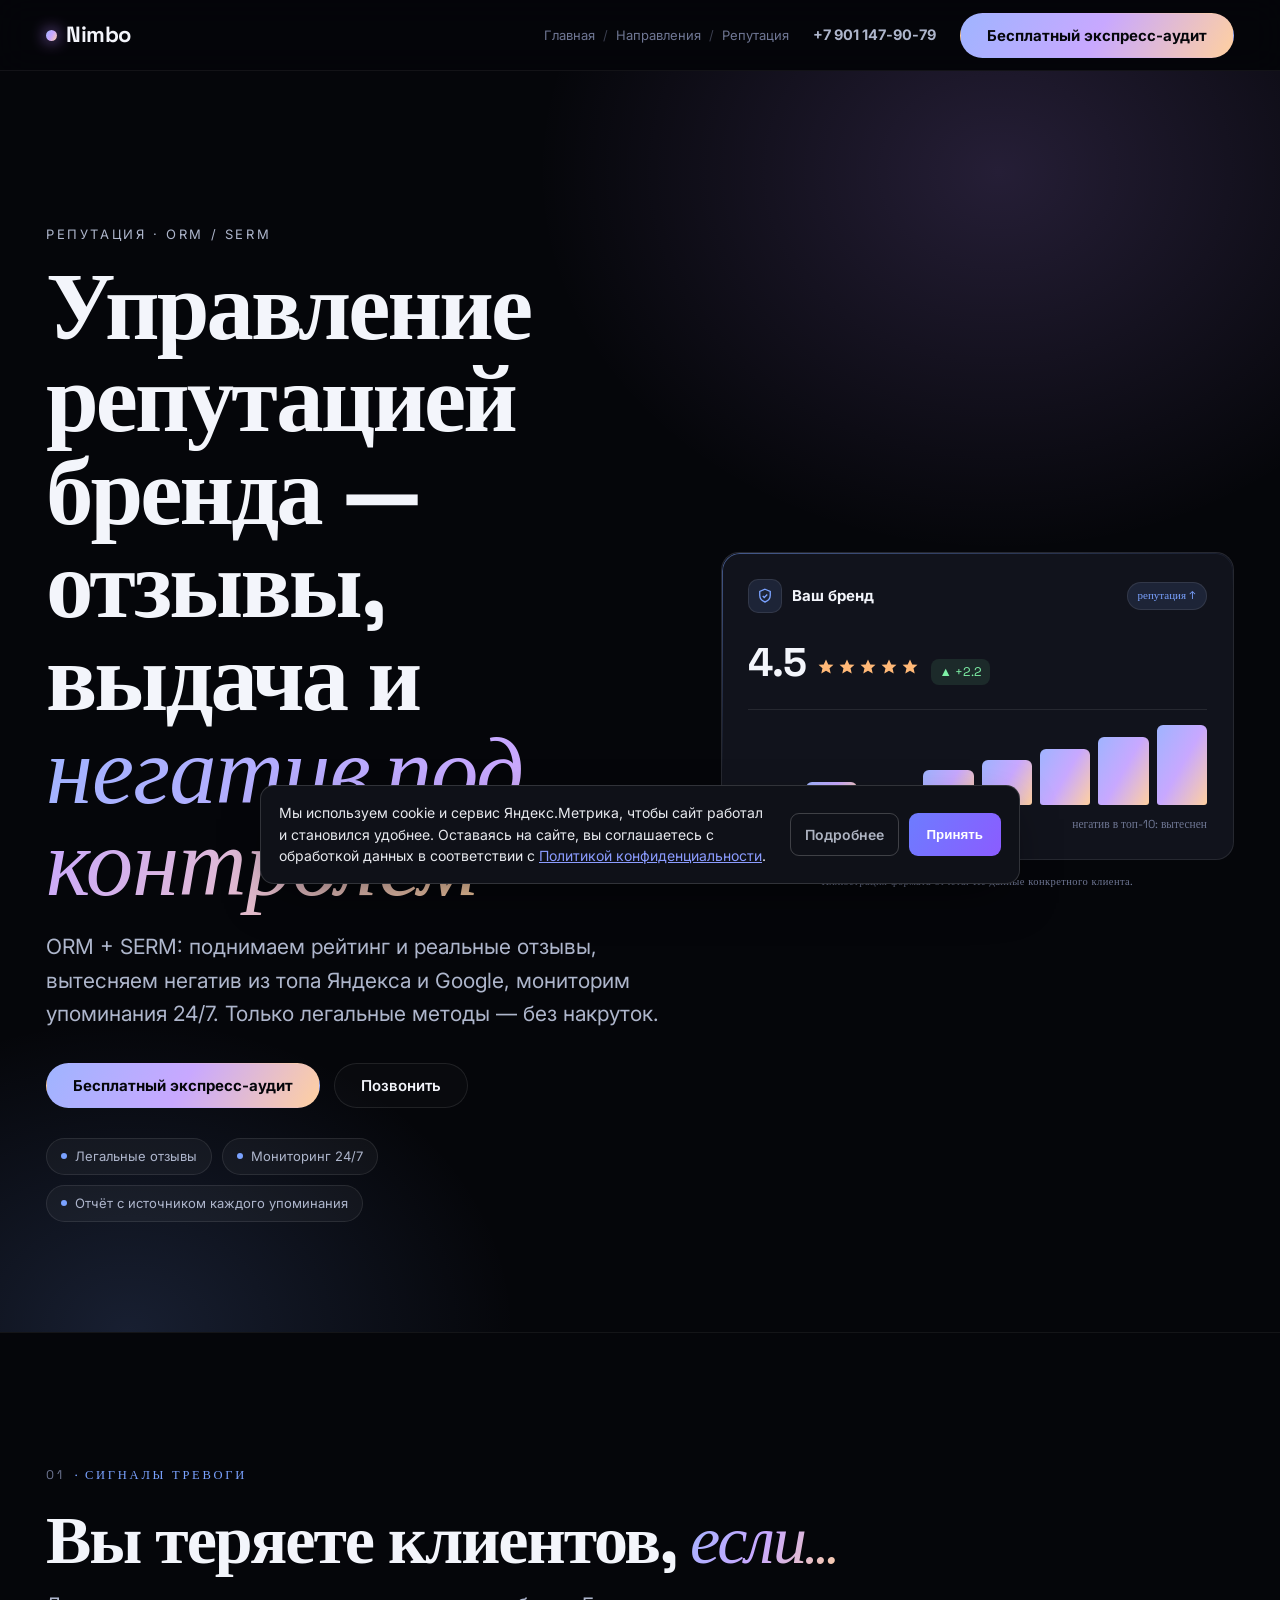
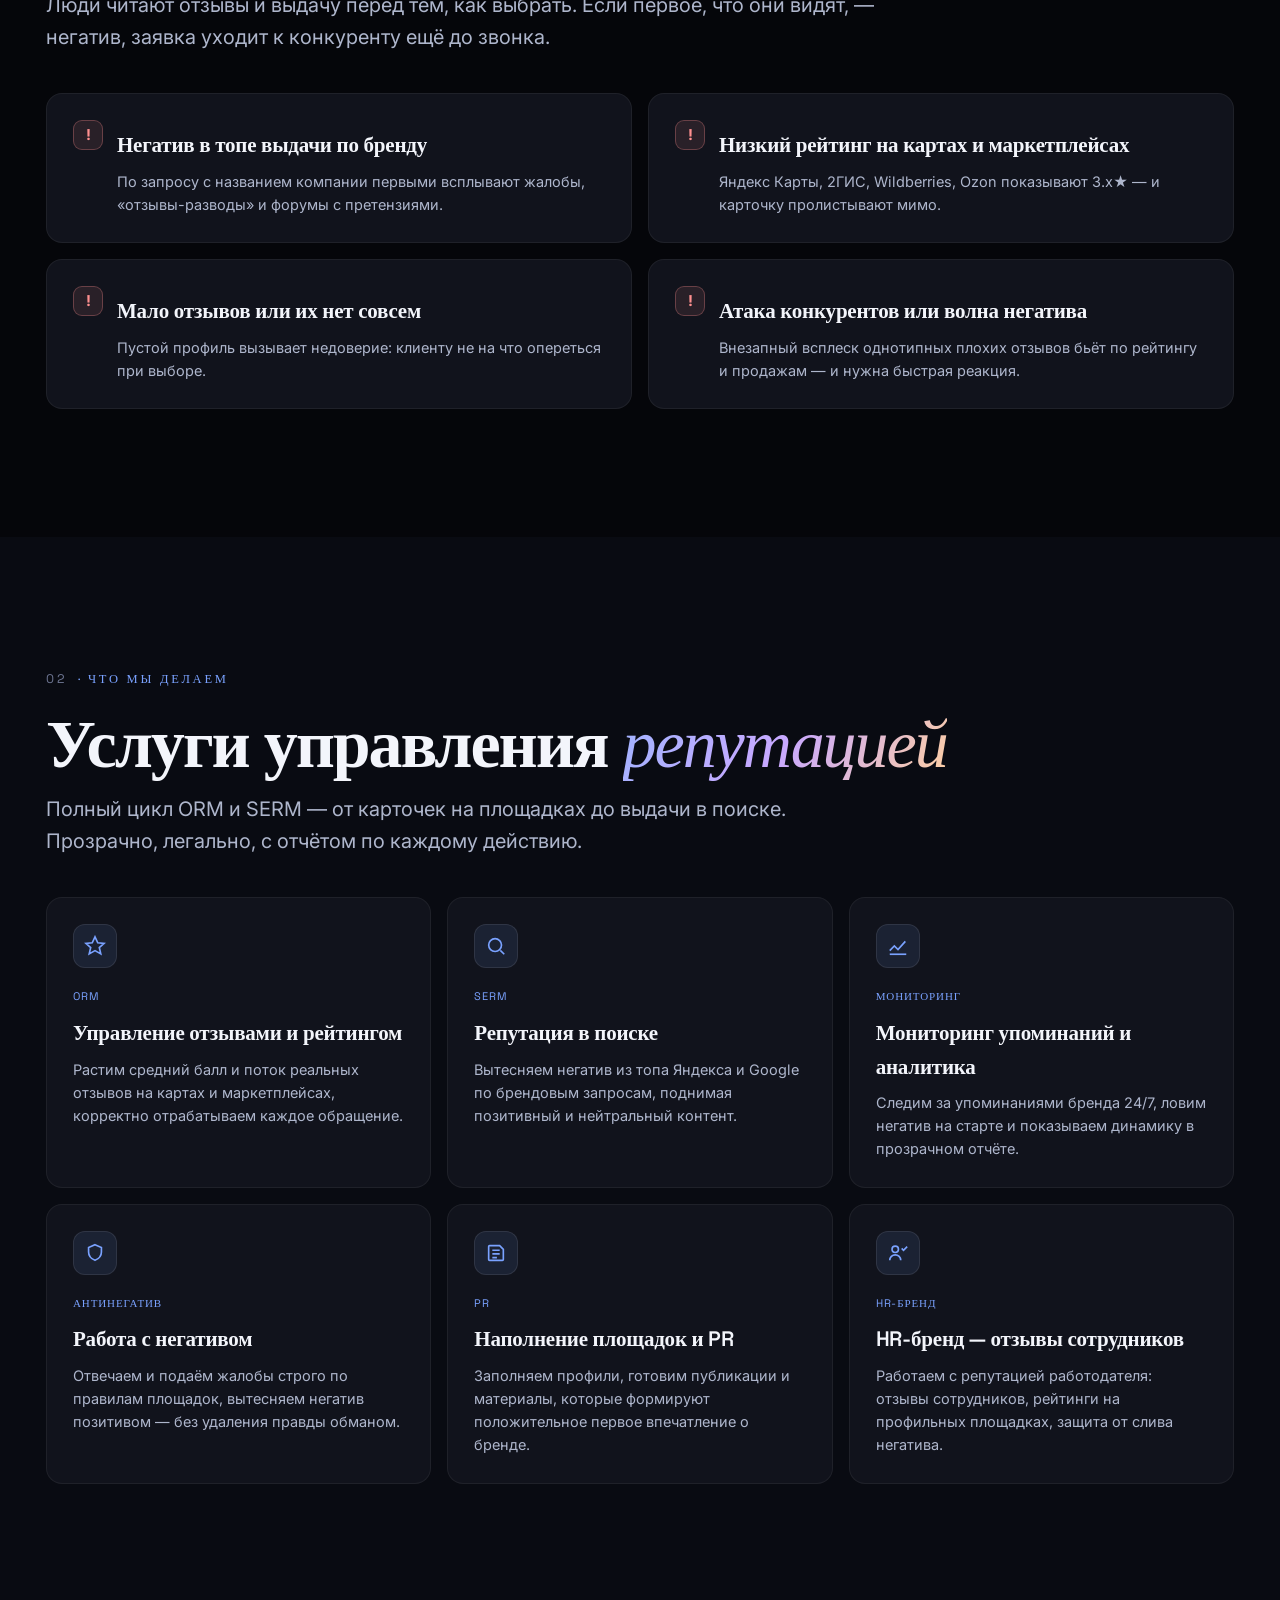
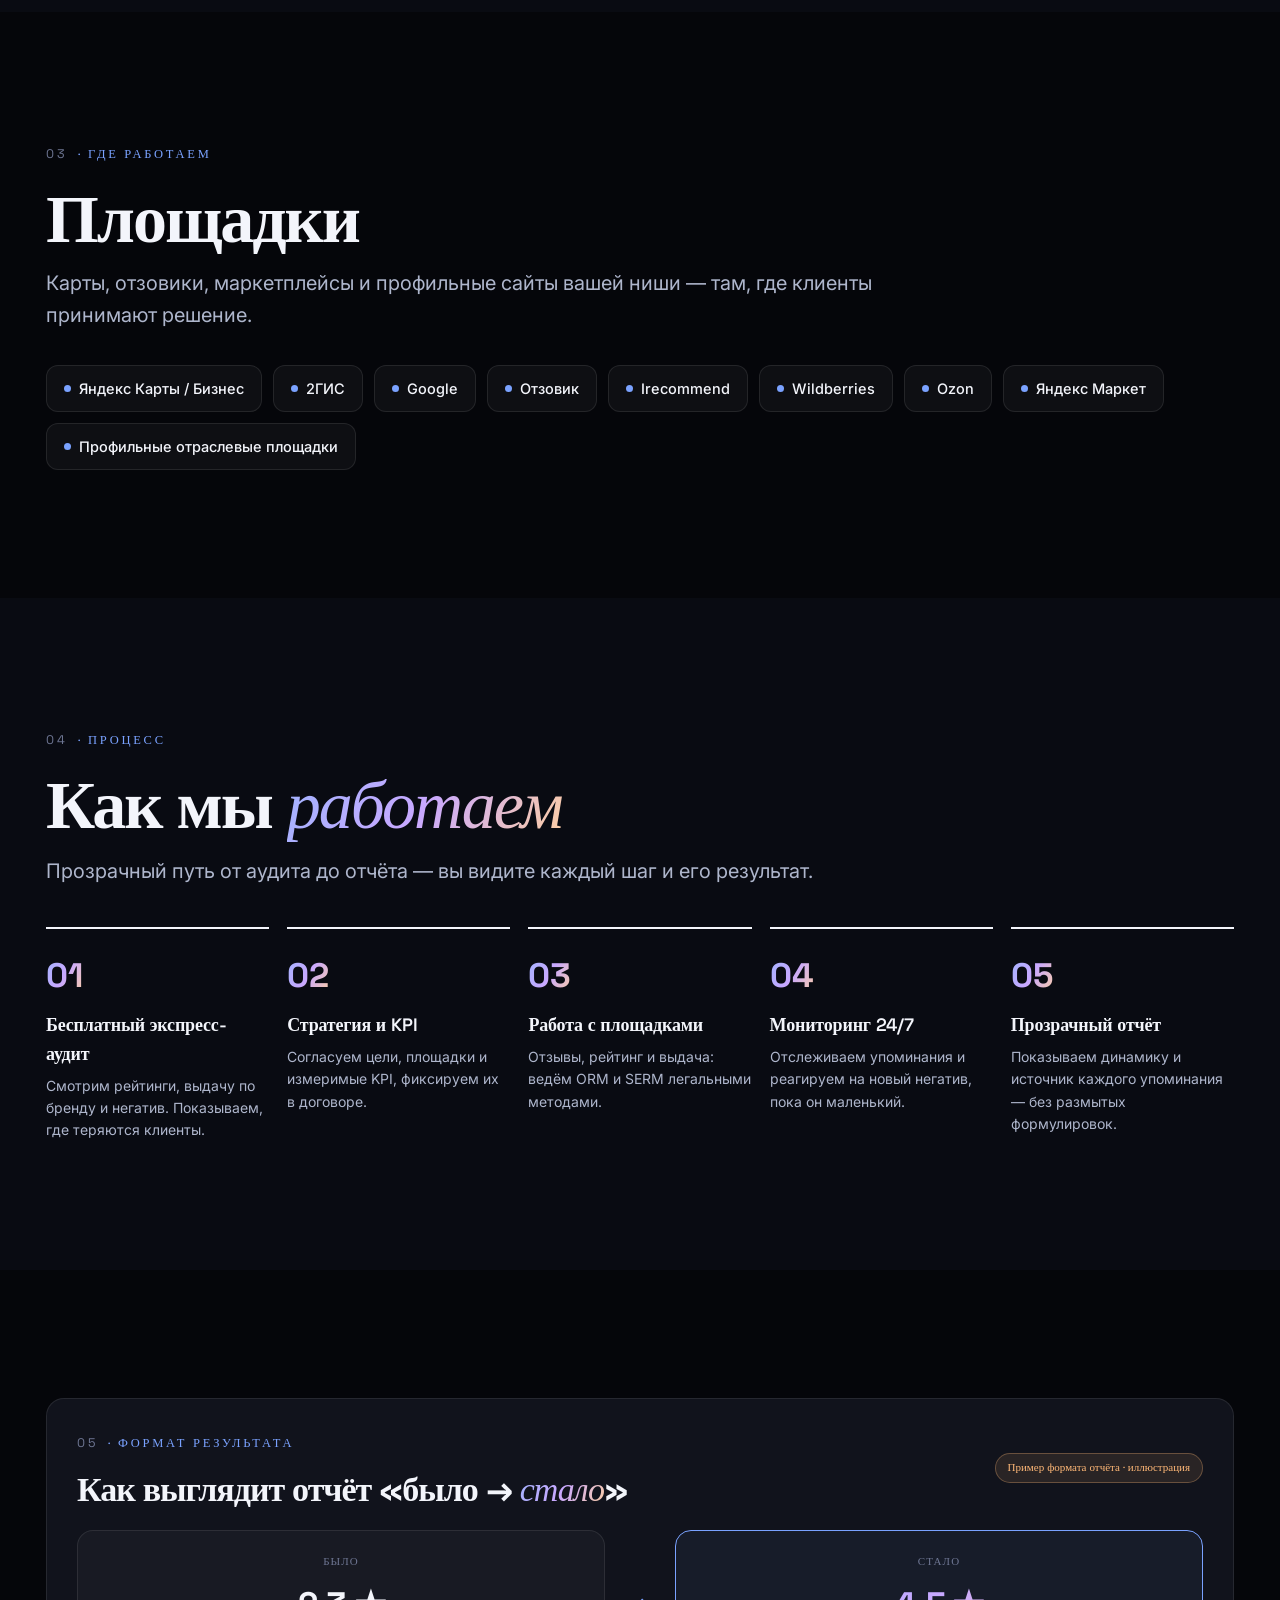
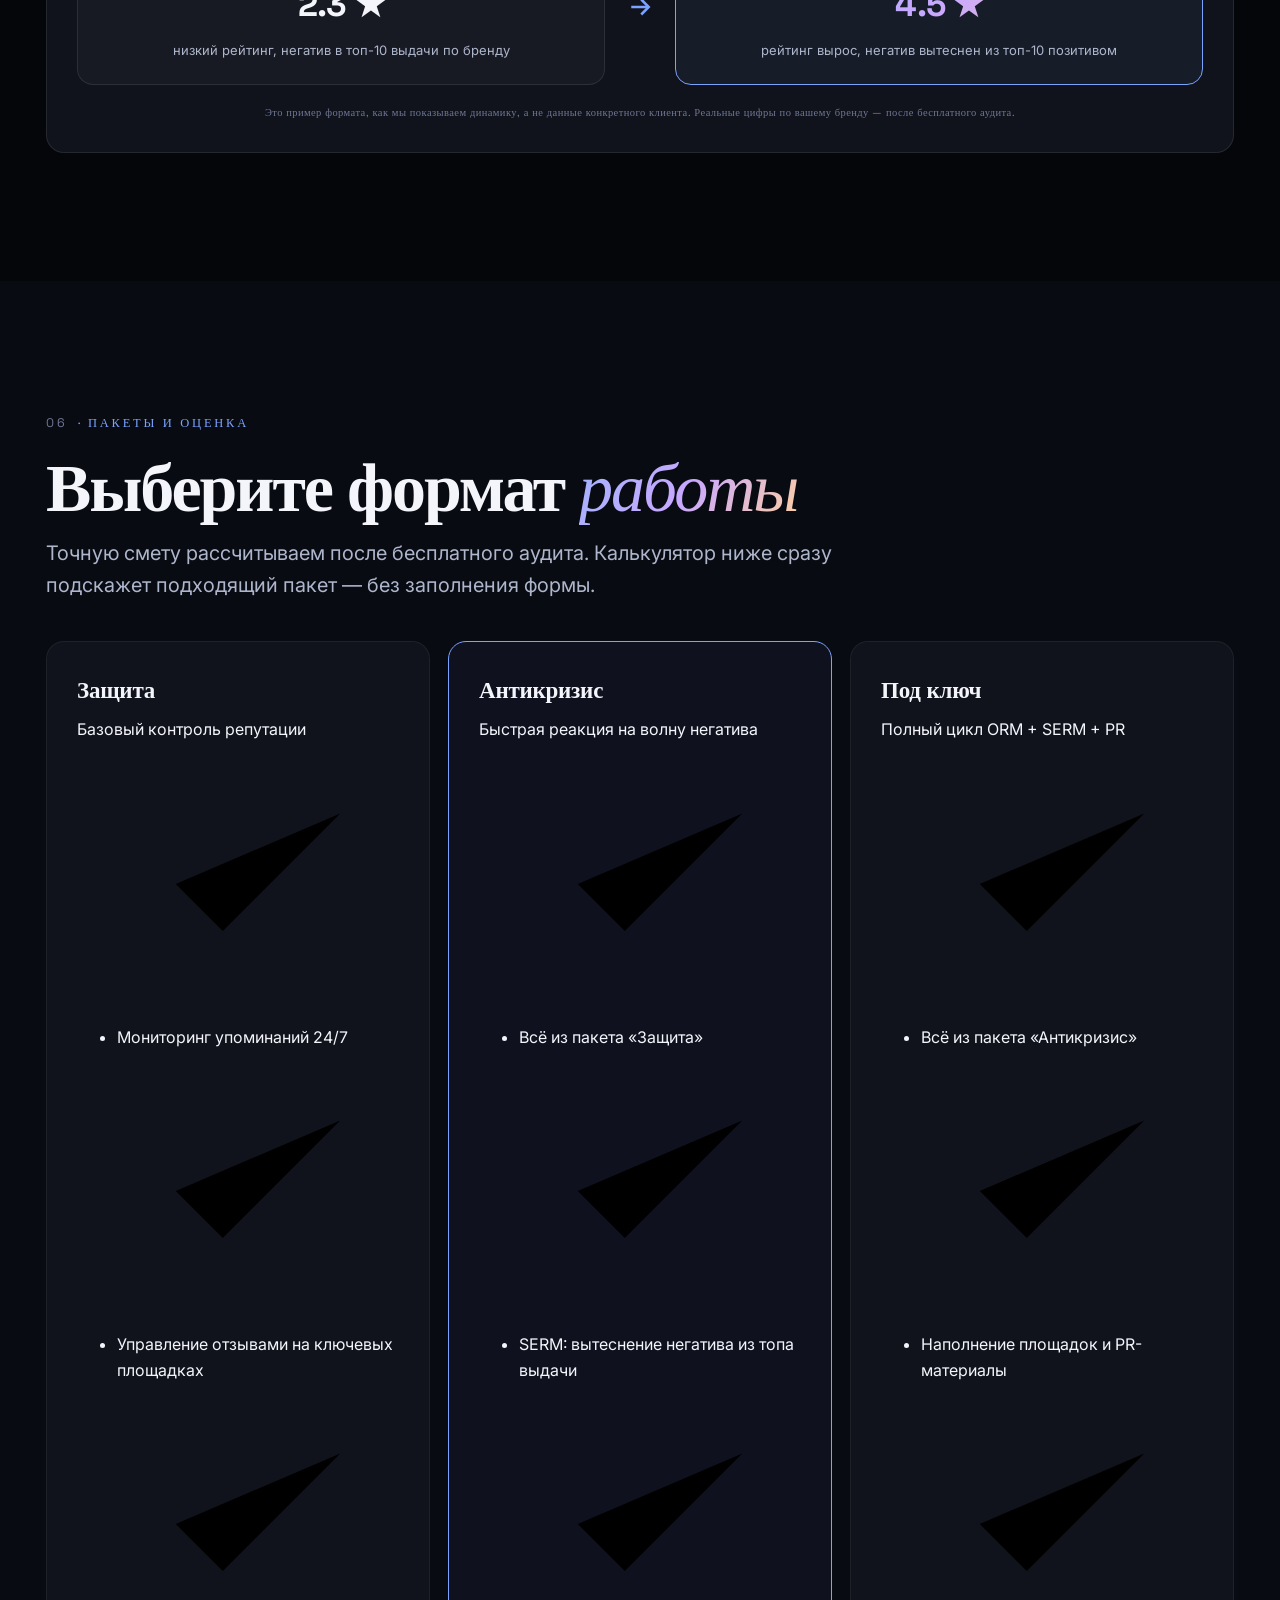
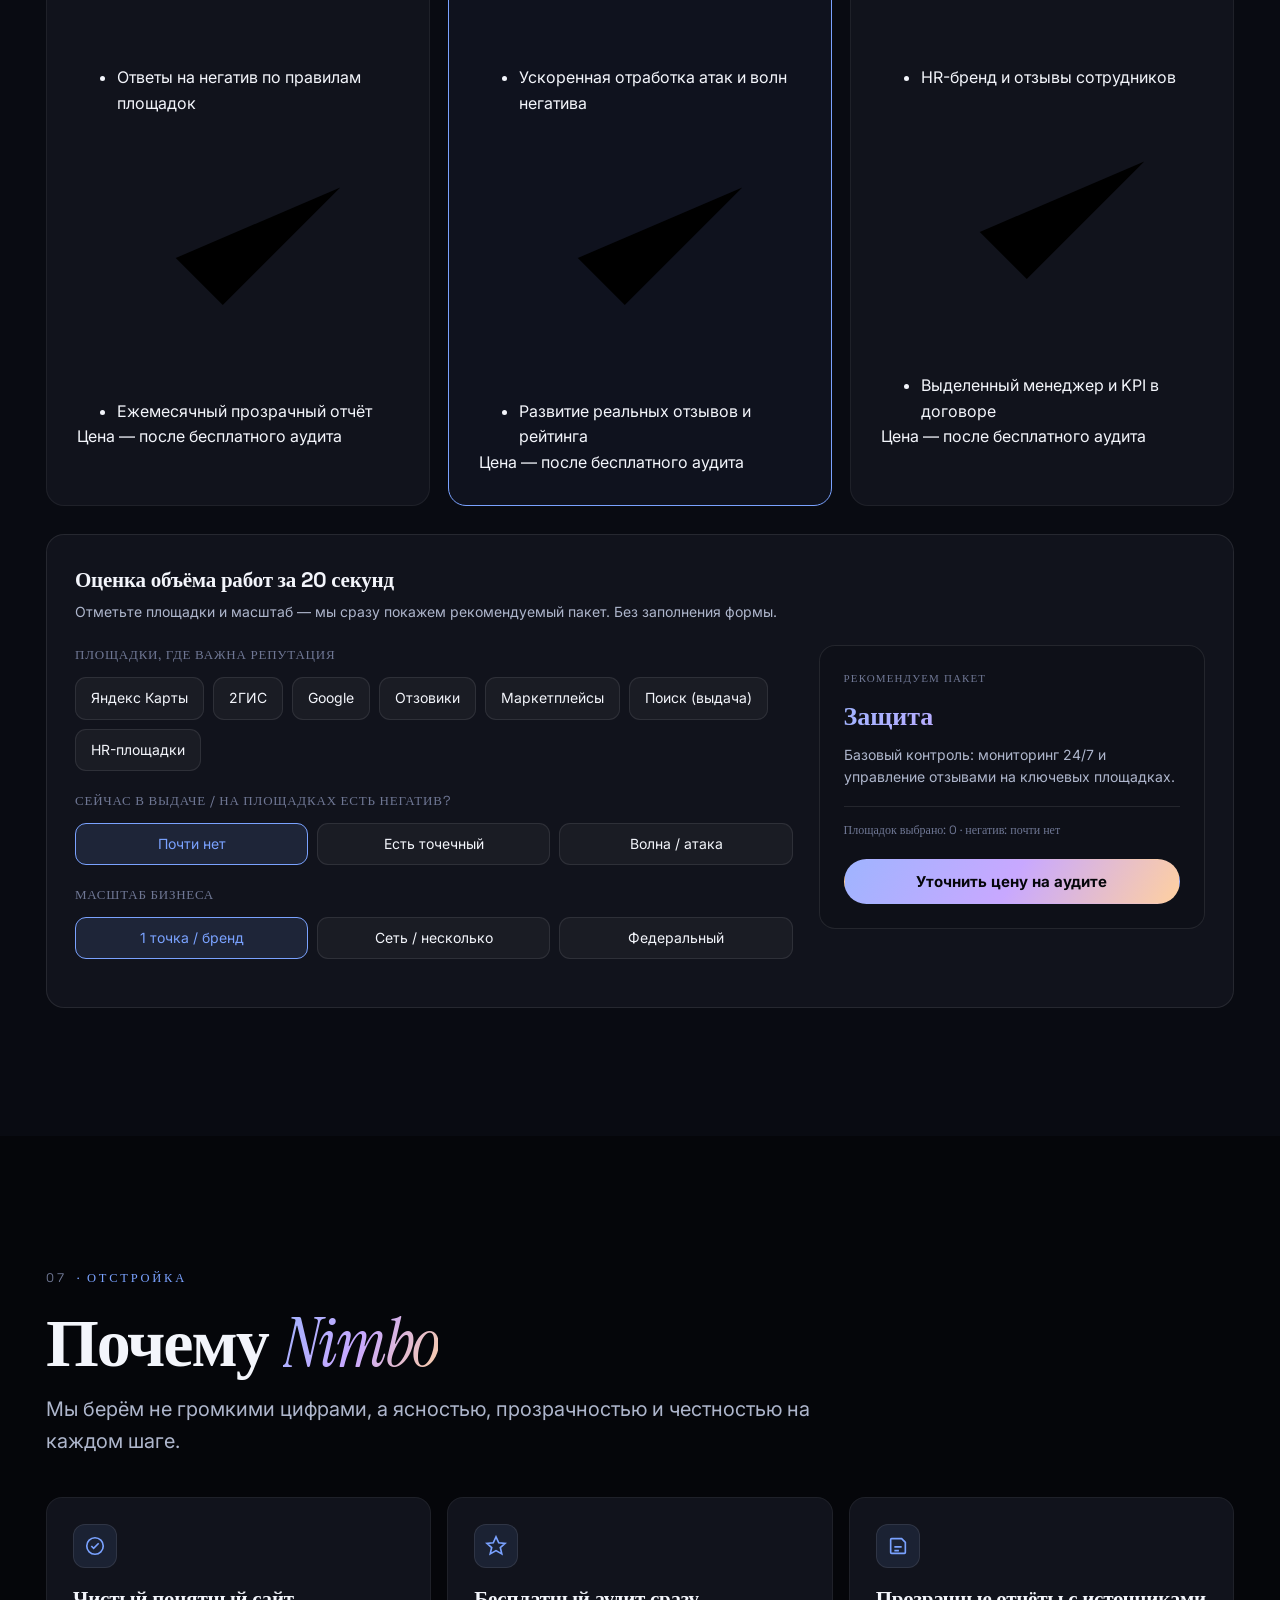
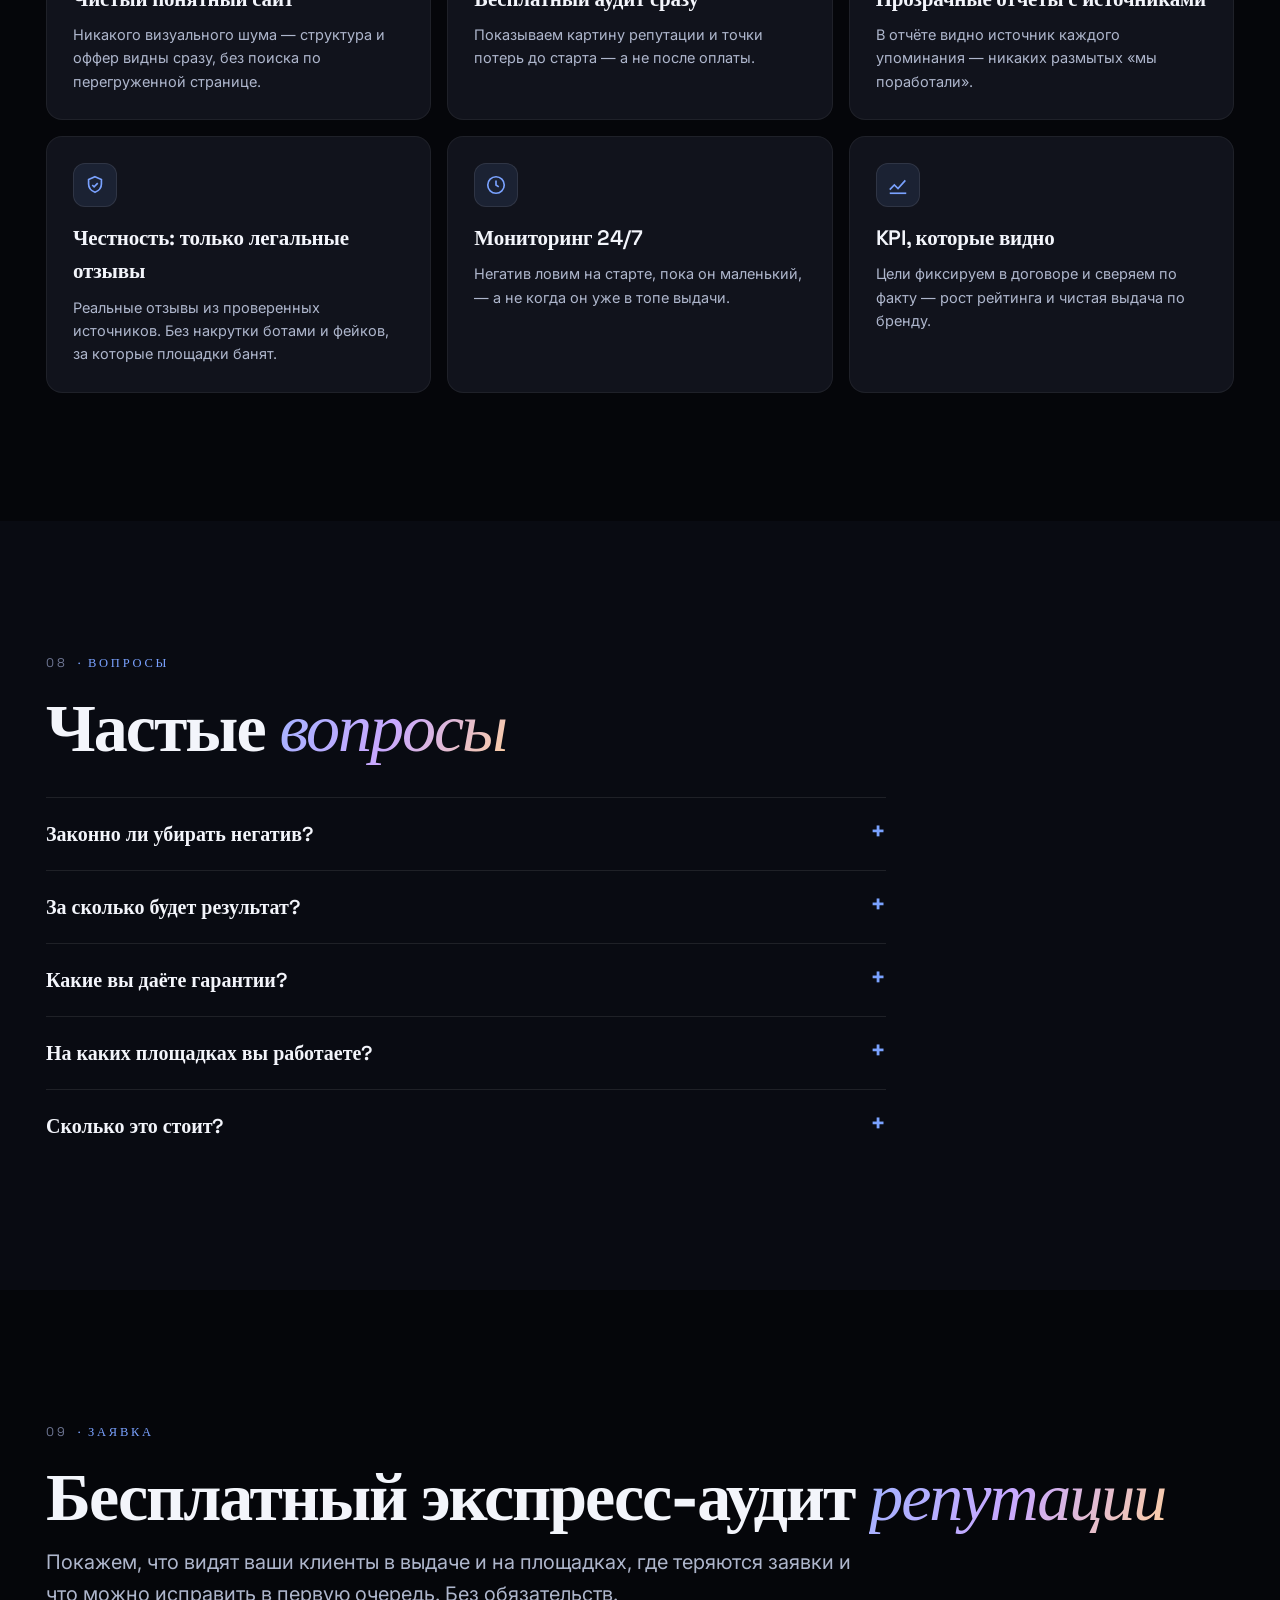
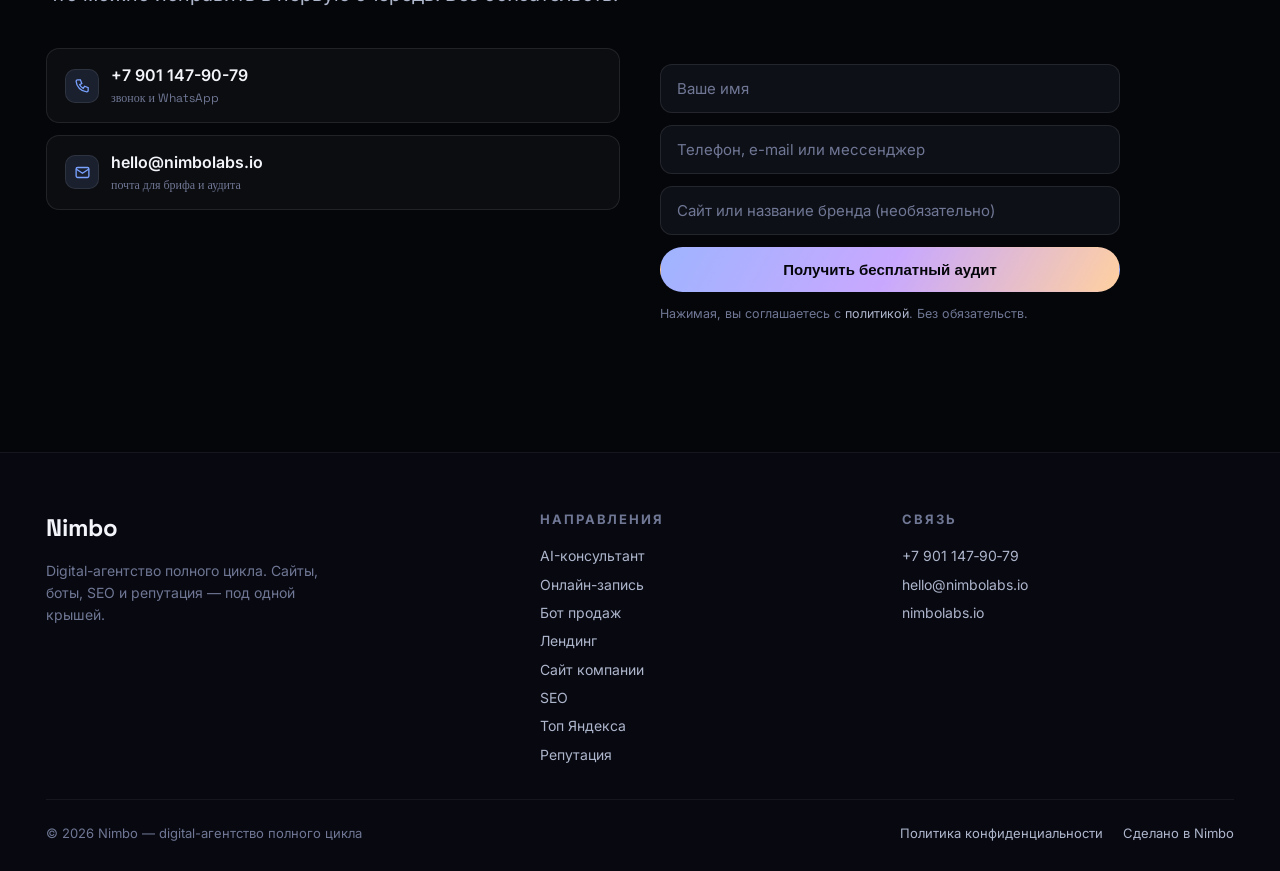
==== commit 7a3c897a: "refactor(landings): единая дизайн-система Nimbo (nimbo.css) — все 8 лендингов в одном стиле, контент" ====
--- a/reputation/index.html
+++ b/reputation/index.html
@@ -6,7 +6,7 @@
 <title>Управление репутацией бренда — отзывы, выдача и негатив под контролем | Nimbo ORM/SERM</title>
 <meta name="description" content="Управление репутацией бренда от Nimbo: ORM и SERM. Поднимаем рейтинг и реальные отзывы, вытесняем негатив из топа Яндекса и Google, мониторим упоминания 24/7. Только легальные отзывы, без накруток. Бесплатный экспресс-аудит репутации. Москва.">
 <link rel="canonical" href="https://nimbolabs.io/reputation/">
-<meta name="theme-color" content="#0c1430">
+<meta name="theme-color" content="#05060a">
 <meta name="geo.region" content="RU-MOW">
 <meta name="geo.placename" content="Москва">
 
@@ -22,9 +22,7 @@
 <meta name="twitter:title" content="Управление репутацией бренда — Nimbo ORM/SERM">
 <meta name="twitter:description" content="Поднимаем рейтинг и реальные отзывы, вытесняем негатив из топа, мониторим 24/7. Только легальные отзывы, без накруток. Бесплатный экспресс-аудит репутации.">
 
-<link rel="preconnect" href="https://fonts.googleapis.com">
-<link rel="preconnect" href="https://fonts.gstatic.com" crossorigin>
-<link href="https://fonts.googleapis.com/css2?family=Manrope:wght@400;500;600;700;800&family=Inter:wght@400;500;600;700&family=JetBrains+Mono:wght@500;600&display=swap" rel="stylesheet">
+<link rel="stylesheet" href="/assets/nimbo.css">
 
 <!-- JSON-LD: Service -->
 <script type="application/ld+json">
@@ -94,318 +92,141 @@
 </script>
 <noscript><div><img src="https://mc.yandex.ru/watch/109998862" style="position:absolute; left:-9999px;" alt=""></div></noscript>
 
+<!-- мини-стиль ТОЛЬКО для уникальных блоков (карточка-отчёт, было→стало, калькулятор). Цвета — строго токены nimbo.css -->
 <style>
-:root{
-  --navy:#0c1430; --navy-2:#0a1028; --navy-3:#070b1d;
-  --panel:rgba(255,255,255,.045); --panel-2:rgba(255,255,255,.07);
-  --line:rgba(255,255,255,.10); --line-strong:rgba(255,255,255,.18);
-  --emerald:#34d399; --emerald-2:#10b981; --emerald-soft:rgba(52,211,153,.14);
-  --sky:#7dd3fc;
-  --text:#eef2fb; --muted:#aeb8d4; --faint:#7e89ad;
-  --radius:18px; --radius-sm:12px;
-  --maxw:1140px;
-  --shadow:0 24px 60px -28px rgba(0,0,0,.7);
-  --font:"Inter",system-ui,-apple-system,Segoe UI,Roboto,sans-serif;
-  --display:"Manrope","Inter",system-ui,sans-serif;
-  --mono:"JetBrains Mono",ui-monospace,monospace;
-}
-*{box-sizing:border-box}
-html{scroll-behavior:smooth}
-body{
-  margin:0; font-family:var(--font); color:var(--text); line-height:1.6;
-  background:var(--navy);
-  background-image:
-    radial-gradient(900px 520px at 82% -8%, rgba(52,211,153,.16), transparent 60%),
-    radial-gradient(820px 600px at 8% 4%, rgba(56,113,255,.16), transparent 58%),
-    radial-gradient(700px 700px at 50% 118%, rgba(16,185,129,.10), transparent 60%),
-    linear-gradient(180deg,#0c1430 0%, #0a1028 55%, #070b1d 100%);
-  -webkit-font-smoothing:antialiased;
-}
-a{color:inherit;text-decoration:none}
-img{max-width:100%;display:block}
-.wrap{max-width:var(--maxw);margin:0 auto;padding:0 22px}
-section{position:relative}
-h1,h2,h3{font-family:var(--display);line-height:1.1;letter-spacing:-.02em;margin:0}
-.eyebrow{font-family:var(--mono);font-size:12px;letter-spacing:.16em;text-transform:uppercase;color:var(--emerald);font-weight:600}
-
-/* header */
-header{position:sticky;top:0;z-index:50;backdrop-filter:saturate(140%) blur(14px);
-  background:rgba(10,16,40,.72);border-bottom:1px solid var(--line)}
-.nav{display:flex;align-items:center;justify-content:space-between;height:64px}
-.logo{display:flex;align-items:center;gap:9px;font-family:var(--display);font-weight:800;font-size:19px;letter-spacing:-.02em}
-.logo .mark{width:26px;height:26px;border-radius:8px;display:grid;place-items:center;
-  background:linear-gradient(135deg,var(--emerald),var(--emerald-2));color:#04130d;font-weight:800;font-size:15px;box-shadow:0 6px 18px -6px rgba(52,211,153,.6)}
-.nav-cta{display:inline-flex;align-items:center;gap:8px;font-weight:600;font-size:14px;
-  padding:10px 18px;border-radius:999px;background:var(--emerald);color:#04130d;
-  box-shadow:0 10px 24px -10px rgba(52,211,153,.7);transition:transform .15s, box-shadow .15s}
-.nav-cta:hover{transform:translateY(-1px);box-shadow:0 14px 28px -10px rgba(52,211,153,.8)}
-
-/* breadcrumbs */
-.crumbs{font-size:13px;color:var(--faint);padding:14px 0 0}
-.crumbs a:hover{color:var(--emerald)}
-.crumbs span{color:var(--muted)}
-
-/* buttons */
-.btn{display:inline-flex;align-items:center;justify-content:center;gap:9px;font-weight:600;
-  padding:15px 26px;border-radius:14px;font-size:16px;cursor:pointer;border:1px solid transparent;
-  transition:transform .15s, box-shadow .15s, background .15s;text-align:center}
-.btn-primary{background:linear-gradient(135deg,var(--emerald),var(--emerald-2));color:#04130d;
-  box-shadow:0 16px 34px -14px rgba(52,211,153,.75)}
-.btn-primary:hover{transform:translateY(-2px);box-shadow:0 20px 42px -14px rgba(52,211,153,.85)}
-.btn-ghost{background:var(--panel);border:1px solid var(--line-strong);color:var(--text)}
-.btn-ghost:hover{background:var(--panel-2);transform:translateY(-2px)}
-
-/* trust chip */
-.chip{display:inline-flex;align-items:center;gap:9px;font-size:13.5px;color:var(--muted);
-  background:var(--panel);border:1px solid var(--line);border-radius:999px;padding:8px 15px}
-.dot{width:8px;height:8px;border-radius:50%;background:var(--emerald);box-shadow:0 0 0 0 rgba(52,211,153,.55);
-  animation:pulse 2.4s infinite}
-@keyframes pulse{0%{box-shadow:0 0 0 0 rgba(52,211,153,.5)}70%{box-shadow:0 0 0 9px rgba(52,211,153,0)}100%{box-shadow:0 0 0 0 rgba(52,211,153,0)}}
-
-/* HERO */
-.hero{padding:30px 0 64px}
-.hero-grid{display:grid;grid-template-columns:1.15fr .85fr;gap:48px;align-items:center}
-.hero h1{font-size:clamp(34px,5.4vw,58px);font-weight:800;margin:18px 0 0}
-.hero h1 .up{color:var(--emerald);position:relative;white-space:nowrap}
-.hero .lead{font-size:clamp(16px,2vw,19px);color:var(--muted);margin:20px 0 0;max-width:560px}
-.hero-cta{display:flex;flex-wrap:wrap;gap:14px;margin:30px 0 18px}
-.hero-trust{display:flex;flex-wrap:wrap;gap:10px;margin-top:8px}
-
-/* hero visual: shield + rising rating */
-.shield-card{position:relative;background:linear-gradient(165deg,rgba(255,255,255,.08),rgba(255,255,255,.02));
-  border:1px solid var(--line-strong);border-radius:24px;padding:26px;box-shadow:var(--shadow);overflow:hidden}
-.shield-card::before{content:"";position:absolute;inset:0;border-radius:24px;padding:1px;
-  background:linear-gradient(160deg,rgba(52,211,153,.55),transparent 40%);
+/* HERO визуал: карточка-отчёт */
+.shield-card{position:relative;background:var(--card);border:1px solid var(--line);border-radius:18px;padding:26px;overflow:hidden}
+.shield-card::before{content:"";position:absolute;inset:0;border-radius:18px;padding:1px;
+  background:linear-gradient(160deg,rgba(122,162,255,.5),transparent 45%);
   -webkit-mask:linear-gradient(#000 0 0) content-box,linear-gradient(#000 0 0);
   -webkit-mask-composite:xor;mask-composite:exclude;pointer-events:none}
 .sc-top{display:flex;align-items:center;justify-content:space-between;margin-bottom:18px}
 .sc-brand{display:flex;align-items:center;gap:10px;font-weight:700;font-size:15px}
 .sc-shield{width:34px;height:34px;border-radius:10px;display:grid;place-items:center;
-  background:var(--emerald-soft);border:1px solid rgba(52,211,153,.4)}
-.sc-shield svg{width:18px;height:18px;stroke:var(--emerald)}
-.sc-badge{font-family:var(--mono);font-size:11px;color:var(--emerald);background:var(--emerald-soft);
-  border:1px solid rgba(52,211,153,.35);border-radius:999px;padding:4px 10px}
+  background:rgba(122,162,255,.12);border:1px solid var(--line)}
+.sc-shield svg{width:18px;height:18px;stroke:var(--a1)}
+.sc-badge{font-family:'Space Grotesk';font-size:11px;color:var(--a1);background:rgba(122,162,255,.12);
+  border:1px solid var(--line);border-radius:999px;padding:4px 10px}
 .rating-row{display:flex;align-items:baseline;gap:12px;margin:6px 0 14px}
-.rating-num{font-family:var(--display);font-weight:800;font-size:40px;letter-spacing:-.03em}
+.rating-num{font-family:'Space Grotesk';font-weight:700;font-size:40px;letter-spacing:-.03em}
 .stars{display:flex;gap:3px}
-.stars svg{width:18px;height:18px;fill:var(--emerald)}
-.delta{font-family:var(--mono);font-size:12.5px;color:var(--emerald);background:var(--emerald-soft);
+.stars svg{width:18px;height:18px;fill:var(--a3)}
+.delta{font-family:'Space Grotesk';font-size:12.5px;color:var(--ok);background:rgba(126,240,166,.1);
   border-radius:8px;padding:3px 8px;display:inline-flex;align-items:center;gap:4px}
 .chart{height:96px;display:flex;align-items:flex-end;gap:8px;margin-top:6px;padding-top:8px;border-top:1px solid var(--line)}
-.bar{flex:1;background:linear-gradient(180deg,var(--emerald),rgba(16,185,129,.35));border-radius:6px 6px 3px 3px;
-  min-height:8px;transition:height 1.1s cubic-bezier(.2,.8,.2,1)}
-.sc-foot{display:flex;justify-content:space-between;font-size:11.5px;color:var(--faint);font-family:var(--mono);margin-top:10px}
-.illu-tag{font-family:var(--mono);font-size:10.5px;color:var(--faint);text-align:center;margin-top:14px;letter-spacing:.04em}
-
-/* section heads */
-.s{padding:60px 0}
-.s-head{max-width:680px;margin-bottom:34px}
-.s-head h2{font-size:clamp(26px,3.6vw,40px);font-weight:800;margin-top:12px}
-.s-head p{color:var(--muted);font-size:16.5px;margin:14px 0 0}
-
-/* pains */
-.pain-grid{display:grid;grid-template-columns:repeat(2,1fr);gap:16px}
-.pain{display:flex;gap:14px;background:var(--panel);border:1px solid var(--line);border-radius:var(--radius);padding:20px 22px}
+.bar{flex:1;background:var(--chrome);border-radius:6px 6px 3px 3px;min-height:8px;transition:height 1.1s cubic-bezier(.2,.8,.2,1)}
+.sc-foot{display:flex;justify-content:space-between;font-size:11.5px;color:var(--mut);font-family:'Space Grotesk';margin-top:10px}
+.illu-tag{font-family:'Space Grotesk';font-size:10.5px;color:var(--mut);text-align:center;margin-top:14px;letter-spacing:.04em}
+.hero-grid{display:grid;grid-template-columns:1.1fr .9fr;gap:48px;align-items:center}
+@media(max-width:900px){.hero-grid{grid-template-columns:1fr;gap:34px}}
+
+/* боль-карточка с красным маркером */
 .pain .x{flex:none;width:30px;height:30px;border-radius:9px;display:grid;place-items:center;
-  background:rgba(248,113,113,.13);border:1px solid rgba(248,113,113,.3);color:#fca5a5;font-weight:700;font-size:15px}
-.pain b{display:block;font-weight:700;font-size:16px;margin-bottom:3px}
-.pain p{margin:0;color:var(--muted);font-size:14.5px}
-
-/* services */
-.svc-grid{display:grid;grid-template-columns:repeat(3,1fr);gap:18px}
-.svc{background:linear-gradient(165deg,var(--panel-2),var(--panel));border:1px solid var(--line);
-  border-radius:var(--radius);padding:24px;transition:transform .2s, border-color .2s, box-shadow .2s}
-.svc:hover{transform:translateY(-4px);border-color:rgba(52,211,153,.45);box-shadow:var(--shadow)}
-.svc-ic{width:44px;height:44px;border-radius:12px;display:grid;place-items:center;margin-bottom:16px;
-  background:var(--emerald-soft);border:1px solid rgba(52,211,153,.3)}
-.svc-ic svg{width:22px;height:22px;stroke:var(--emerald);fill:none;stroke-width:1.8}
-.svc h3{font-size:18px;font-weight:700}
-.svc .tag{font-family:var(--mono);font-size:11px;color:var(--emerald);letter-spacing:.08em;text-transform:uppercase}
-.svc p{color:var(--muted);font-size:14.5px;margin:9px 0 0}
-
-/* platforms */
-.chips{display:flex;flex-wrap:wrap;gap:11px}
-.plat{display:inline-flex;align-items:center;gap:8px;font-size:14.5px;color:var(--text);font-weight:500;
-  background:var(--panel);border:1px solid var(--line);border-radius:12px;padding:11px 17px}
-.plat .pd{width:7px;height:7px;border-radius:50%;background:var(--emerald)}
-
-/* steps */
-.steps{display:grid;grid-template-columns:repeat(5,1fr);gap:14px;counter-reset:st}
-.step{background:var(--panel);border:1px solid var(--line);border-radius:var(--radius);padding:22px 18px;position:relative}
-.step .n{font-family:var(--mono);font-size:13px;color:var(--emerald);font-weight:600;
-  width:34px;height:34px;border-radius:10px;display:grid;place-items:center;
-  background:var(--emerald-soft);border:1px solid rgba(52,211,153,.3);margin-bottom:14px}
-.step b{display:block;font-weight:700;font-size:15.5px;margin-bottom:6px}
-.step p{margin:0;color:var(--muted);font-size:13.5px}
-
-/* case */
-.case{background:linear-gradient(165deg,var(--panel-2),var(--panel));border:1px solid var(--line-strong);
-  border-radius:22px;padding:30px;box-shadow:var(--shadow)}
+  background:rgba(255,144,144,.1);border:1px solid rgba(255,144,144,.3);color:var(--bad);font-weight:700;font-size:15px}
+.ncard.pain{display:flex;gap:14px;align-items:flex-start}
+
+/* площадки-чипы */
+.plat{display:inline-flex;align-items:center;gap:8px;font-size:14.5px;color:var(--ink);font-weight:500;
+  background:rgba(255,255,255,.04);border:1px solid var(--line);border-radius:12px;padding:11px 17px}
+.plat .pd{width:7px;height:7px;border-radius:50%;background:var(--a1)}
+.plats-wrap{display:flex;flex-wrap:wrap;gap:11px;margin-top:34px}
+
+/* пакеты — чек-листы */
+.pk ul{list-style:none;padding:0;margin:14px 0 18px;display:grid;gap:9px;flex:1}
+.pk li{display:flex;gap:9px;font-size:14px;color:var(--ink)}
+.pk li svg{flex:none;width:17px;height:17px;stroke:var(--a1);fill:none;stroke-width:2.4;margin-top:3px}
+.pk .pk-sub{color:var(--soft);font-size:13.5px;margin:6px 0 0}
+.pk .price-note{font-family:'Space Grotesk';font-size:13.5px;color:var(--a1);margin-top:auto;padding-top:8px}
+.price.feat{border-color:var(--a1);background:rgba(122,162,255,.05)}
+
+/* блок было→стало */
+.case{background:var(--card);border:1px solid var(--line);border-radius:18px;padding:30px}
 .case-head{display:flex;align-items:center;justify-content:space-between;flex-wrap:wrap;gap:12px;margin-bottom:22px}
-.case-head .illu-pill{font-family:var(--mono);font-size:11px;color:#fcd34d;background:rgba(251,191,36,.12);
-  border:1px solid rgba(251,191,36,.32);border-radius:999px;padding:5px 12px}
+.case-head .illu-pill{font-family:'Space Grotesk';font-size:11px;color:var(--a3);background:rgba(255,184,119,.1);
+  border:1px solid rgba(255,184,119,.3);border-radius:999px;padding:5px 12px}
 .ba{display:grid;grid-template-columns:1fr auto 1fr;gap:20px;align-items:center}
-.ba-col{background:var(--panel);border:1px solid var(--line);border-radius:16px;padding:22px;text-align:center}
-.ba-col.after{border-color:rgba(52,211,153,.4);background:var(--emerald-soft)}
-.ba-col .lbl{font-family:var(--mono);font-size:11px;letter-spacing:.1em;text-transform:uppercase;color:var(--faint)}
-.ba-col .big{font-family:var(--display);font-weight:800;font-size:34px;margin:8px 0 4px;letter-spacing:-.02em}
-.ba-col.after .big{color:var(--emerald)}
-.ba-col small{color:var(--muted);font-size:13px}
-.ba-arrow{display:grid;place-items:center;color:var(--emerald)}
-.ba-arrow svg{width:30px;height:30px;stroke:var(--emerald);fill:none;stroke-width:2}
-
-/* packages + calc */
-.pk-grid{display:grid;grid-template-columns:repeat(3,1fr);gap:18px;margin-bottom:28px}
-.pk{background:var(--panel);border:1px solid var(--line);border-radius:var(--radius);padding:26px;display:flex;flex-direction:column}
-.pk.feat{border-color:rgba(52,211,153,.5);background:linear-gradient(165deg,var(--emerald-soft),var(--panel))}
-.pk .pk-name{font-family:var(--display);font-weight:800;font-size:21px}
-.pk .pk-sub{color:var(--muted);font-size:13.5px;margin:6px 0 16px}
-.pk ul{list-style:none;padding:0;margin:0 0 18px;display:grid;gap:9px}
-.pk li{display:flex;gap:9px;font-size:14px;color:var(--text)}
-.pk li svg{flex:none;width:17px;height:17px;stroke:var(--emerald);fill:none;stroke-width:2.4;margin-top:3px}
-.pk .price{font-family:var(--mono);font-size:13.5px;color:var(--emerald);margin-top:auto;padding-top:8px}
-
-.calc{background:linear-gradient(165deg,var(--panel-2),var(--panel));border:1px solid var(--line-strong);
-  border-radius:22px;padding:28px;box-shadow:var(--shadow)}
-.calc h3{font-size:21px;font-weight:800;margin-bottom:4px}
-.calc .csub{color:var(--muted);font-size:14px;margin-bottom:22px}
+.ba-col{background:rgba(255,255,255,.03);border:1px solid var(--line);border-radius:16px;padding:22px;text-align:center}
+.ba-col.after{border-color:var(--a1);background:rgba(122,162,255,.06)}
+.ba-col .lbl{font-family:'Space Grotesk';font-size:11px;letter-spacing:.1em;text-transform:uppercase;color:var(--mut)}
+.ba-col .big{font-family:'Space Grotesk';font-weight:700;font-size:34px;margin:8px 0 4px;letter-spacing:-.02em}
+.ba-col.after .big{color:transparent;background:var(--chrome);-webkit-background-clip:text;background-clip:text}
+.ba-col small{color:var(--soft);font-size:13px}
+.ba-arrow{display:grid;place-items:center}
+.ba-arrow svg{width:30px;height:30px;stroke:var(--a1);fill:none;stroke-width:2}
+@media(max-width:560px){.ba{grid-template-columns:1fr;gap:14px}.ba-arrow{transform:rotate(90deg)}}
+
+/* КАЛЬКУЛЯТОР (открыт без формы) */
+.calc{background:var(--card);border:1px solid var(--line);border-radius:18px;padding:28px}
+.calc h3{font-family:'Space Grotesk';font-size:21px;font-weight:700;margin-bottom:4px}
+.calc .csub{color:var(--soft);font-size:14px;margin-bottom:22px}
 .calc-grid{display:grid;grid-template-columns:1.3fr .7fr;gap:26px;align-items:start}
 .calc-field{margin-bottom:20px}
-.calc-field>label{display:block;font-size:13px;font-family:var(--mono);letter-spacing:.06em;text-transform:uppercase;color:var(--faint);margin-bottom:11px}
+.calc-field>label{display:block;font-size:13px;font-family:'Space Grotesk';letter-spacing:.06em;text-transform:uppercase;color:var(--mut);margin-bottom:11px}
 .opts{display:flex;flex-wrap:wrap;gap:9px}
 .opt{position:relative;cursor:pointer}
 .opt input{position:absolute;opacity:0;width:0;height:0}
 .opt span{display:inline-flex;align-items:center;gap:7px;font-size:14px;padding:9px 15px;border-radius:11px;
-  background:var(--panel);border:1px solid var(--line);transition:all .15s;color:var(--text)}
-.opt input:checked+span{background:var(--emerald-soft);border-color:rgba(52,211,153,.6);color:var(--emerald)}
-.opt input:focus-visible+span{outline:2px solid var(--emerald);outline-offset:2px}
+  background:rgba(255,255,255,.04);border:1px solid var(--line);transition:all .15s;color:var(--ink)}
+.opt input:checked+span{background:rgba(122,162,255,.12);border-color:var(--a1);color:var(--a1)}
+.opt input:focus-visible+span{outline:2px solid var(--a1);outline-offset:2px}
 .scale-row{display:flex;gap:9px}
 .scale-row .opt{flex:1}
 .scale-row .opt span{justify-content:center;width:100%}
-.calc-out{background:var(--navy-3);border:1px solid var(--line);border-radius:16px;padding:24px;position:sticky;top:84px}
-.calc-out .ro-lbl{font-family:var(--mono);font-size:11px;letter-spacing:.1em;text-transform:uppercase;color:var(--faint)}
-.calc-out .ro-pkg{font-family:var(--display);font-weight:800;font-size:26px;color:var(--emerald);margin:8px 0 6px}
-.calc-out .ro-desc{color:var(--muted);font-size:14px;margin-bottom:18px}
-.calc-out .ro-meta{font-family:var(--mono);font-size:12px;color:var(--faint);border-top:1px solid var(--line);padding-top:14px;margin-bottom:18px}
+.calc-out{background:var(--panel);border:1px solid var(--line);border-radius:16px;padding:24px;position:sticky;top:84px}
+.calc-out .ro-lbl{font-family:'Space Grotesk';font-size:11px;letter-spacing:.1em;text-transform:uppercase;color:var(--mut)}
+.calc-out .ro-pkg{font-family:'Space Grotesk';font-weight:700;font-size:26px;color:transparent;background:var(--chrome);-webkit-background-clip:text;background-clip:text;margin:8px 0 6px}
+.calc-out .ro-desc{color:var(--soft);font-size:14px;margin-bottom:18px}
+.calc-out .ro-meta{font-family:'Space Grotesk';font-size:12px;color:var(--mut);border-top:1px solid var(--line);padding-top:14px;margin-bottom:18px}
 .calc-out .btn{width:100%}
-
-/* why */
-.why-grid{display:grid;grid-template-columns:repeat(3,1fr);gap:16px}
-.why{background:var(--panel);border:1px solid var(--line);border-radius:var(--radius);padding:22px}
-.why .wi{width:38px;height:38px;border-radius:11px;display:grid;place-items:center;margin-bottom:14px;
-  background:var(--emerald-soft);border:1px solid rgba(52,211,153,.3)}
-.why .wi svg{width:19px;height:19px;stroke:var(--emerald);fill:none;stroke-width:1.9}
-.why b{display:block;font-weight:700;font-size:16px;margin-bottom:5px}
-.why p{margin:0;color:var(--muted);font-size:14px}
-
-/* faq */
-.faq{max-width:780px;margin:0 auto}
-details{background:var(--panel);border:1px solid var(--line);border-radius:14px;margin-bottom:12px;overflow:hidden}
-details[open]{border-color:rgba(52,211,153,.4)}
-summary{list-style:none;cursor:pointer;padding:19px 22px;font-weight:600;font-size:16px;
-  display:flex;align-items:center;justify-content:space-between;gap:12px}
-summary::-webkit-details-marker{display:none}
-summary .pm{font-family:var(--mono);color:var(--emerald);font-size:20px;transition:transform .2s;flex:none}
-details[open] summary .pm{transform:rotate(45deg)}
-.faq-a{padding:0 22px 20px;color:var(--muted);font-size:15px}
-
-/* final cta + form */
-.final{background:linear-gradient(165deg,var(--panel-2),var(--panel));border:1px solid var(--line-strong);
-  border-radius:24px;padding:40px;box-shadow:var(--shadow)}
+@media(max-width:900px){.calc-grid{grid-template-columns:1fr}.calc-out{position:static}}
+
+/* контакты-плитки в форме */
+.contacts{display:grid;gap:12px;margin-top:8px}
+.contacts a{display:flex;align-items:center;gap:12px;background:rgba(255,255,255,.03);border:1px solid var(--line);
+  border-radius:13px;padding:14px 18px;font-weight:600;transition:border-color .15s,transform .15s;color:var(--ink)}
+.contacts a:hover{border-color:var(--a1);transform:translateX(3px)}
+.contacts a .ci{width:34px;height:34px;border-radius:10px;display:grid;place-items:center;
+  background:rgba(122,162,255,.12);border:1px solid var(--line);flex:none}
+.contacts a .ci svg{width:17px;height:17px;stroke:var(--a1);fill:none;stroke-width:1.9}
+.contacts a small{display:block;color:var(--mut);font-weight:400;font-size:12px;font-family:'Space Grotesk'}
 .final-grid{display:grid;grid-template-columns:1fr 1fr;gap:40px;align-items:start}
-.final h2{font-size:clamp(26px,3.4vw,36px);font-weight:800}
-.final p{color:var(--muted);font-size:16px;margin:14px 0 22px}
-.contacts{display:grid;gap:12px}
-.contacts a{display:flex;align-items:center;gap:12px;background:var(--panel);border:1px solid var(--line);
-  border-radius:13px;padding:14px 18px;font-weight:600;transition:border-color .15s,transform .15s}
-.contacts a:hover{border-color:rgba(52,211,153,.5);transform:translateX(3px)}
-.contacts a .ci{width:34px;height:34px;border-radius:10px;display:grid;place-items:center;
-  background:var(--emerald-soft);border:1px solid rgba(52,211,153,.3);flex:none}
-.contacts a .ci svg{width:17px;height:17px;stroke:var(--emerald);fill:none;stroke-width:1.9}
-.contacts a small{display:block;color:var(--faint);font-weight:400;font-size:12px;font-family:var(--mono)}
-form{display:grid;gap:13px;background:var(--navy-3);border:1px solid var(--line);border-radius:18px;padding:24px}
-form label{font-size:13px;color:var(--muted);font-weight:500;margin-bottom:-6px}
-form input{width:100%;background:var(--panel);border:1px solid var(--line);border-radius:11px;
-  padding:13px 15px;color:var(--text);font-size:15px;font-family:var(--font)}
-form input:focus{outline:2px solid var(--emerald);outline-offset:1px;border-color:transparent}
-form input::placeholder{color:var(--faint)}
-form .btn{margin-top:6px}
-.form-note{font-size:12px;color:var(--faint);text-align:center;margin-top:2px}
-.form-note a{color:var(--muted);text-decoration:underline}
-
-/* footer */
-footer{border-top:1px solid var(--line);margin-top:72px;padding:44px 0 36px;font-size:14px}
-.foot-grid{display:grid;grid-template-columns:1.4fr 1fr 1fr;gap:32px;margin-bottom:30px}
-.foot-grid h4{font-family:var(--mono);font-size:11px;letter-spacing:.12em;text-transform:uppercase;color:var(--faint);margin:0 0 14px}
-.foot-grid a{display:block;color:var(--muted);margin-bottom:9px;transition:color .15s}
-.foot-grid a:hover{color:var(--emerald)}
-.foot-about{color:var(--muted);font-size:14px;max-width:300px}
-.foot-bottom{display:flex;flex-wrap:wrap;justify-content:space-between;gap:12px;
-  border-top:1px solid var(--line);padding-top:22px;color:var(--faint);font-size:13px}
-.foot-bottom a{color:var(--muted)}.foot-bottom a:hover{color:var(--emerald)}
-
-/* reveal */
-.reveal{opacity:0;transform:translateY(22px);transition:opacity .7s ease, transform .7s ease}
-.reveal.in{opacity:1;transform:none}
-
-@media (max-width:900px){
-  .hero-grid{grid-template-columns:1fr;gap:34px}
-  .svc-grid,.why-grid{grid-template-columns:1fr 1fr}
-  .steps{grid-template-columns:1fr 1fr}
-  .pk-grid{grid-template-columns:1fr}
-  .calc-grid{grid-template-columns:1fr}
-  .calc-out{position:static}
-  .final-grid{grid-template-columns:1fr;gap:28px}
-  .foot-grid{grid-template-columns:1fr 1fr}
-}
-@media (max-width:560px){
-  .pain-grid,.svc-grid,.why-grid,.steps{grid-template-columns:1fr}
-  .ba{grid-template-columns:1fr;gap:14px}
-  .ba-arrow{transform:rotate(90deg)}
-  .foot-grid{grid-template-columns:1fr}
-  .nav-cta span.full{display:none}
-}
-@media (prefers-reduced-motion:reduce){
-  *{animation:none!important;transition:none!important;scroll-behavior:auto!important}
-  .reveal{opacity:1;transform:none}
-}
+@media(max-width:900px){.final-grid{grid-template-columns:1fr;gap:28px}}
+
+/* svc-иконки на токенах */
+.svc-ic{width:44px;height:44px;border-radius:12px;display:grid;place-items:center;margin-bottom:14px;
+  background:rgba(122,162,255,.1);border:1px solid var(--line)}
+.svc-ic svg{width:22px;height:22px;stroke:var(--a1);fill:none;stroke-width:1.8}
+.svc-tag{font-family:'Space Grotesk';font-size:11px;color:var(--a1);letter-spacing:.08em;text-transform:uppercase}
 </style>
 </head>
 <body>
 
-<header>
-  <div class="wrap nav">
-    <a class="logo" href="https://nimbolabs.io/" aria-label="Nimbo — на главную">
-      <span class="mark">N</span> Nimbo
-    </a>
-    <a class="nav-cta" href="#audit">Бесплатный аудит<span class="full"> репутации</span></a>
-  </div>
-</header>
-
-<div class="wrap">
-  <nav class="crumbs" aria-label="Хлебные крошки">
-    <a href="https://nimbolabs.io/">Nimbo</a> → <span>Репутация</span>
-  </nav>
-</div>
+<header class="nheader"><div class="wrap"><nav>
+  <a class="nbrand" href="/"><span class="dot"></span>Nimbo</a>
+  <div class="ncrumbs"><a href="/">Главная</a><span class="sep">/</span><a href="/#napravleniya">Направления</a><span class="sep">/</span><span>Репутация</span></div>
+  <a class="nphone" href="tel:+79011479079">+7&nbsp;901&nbsp;147‑90‑79</a>
+  <a class="btn btn-a" href="#zayavka">Бесплатный экспресс-аудит</a>
+</nav></div></header>
 
 <!-- HERO -->
-<section class="hero">
-  <div class="wrap hero-grid">
-    <div class="reveal in">
-      <span class="eyebrow">ORM · SERM · Мониторинг 24/7</span>
-      <h1>Управление репутацией бренда — отзывы, выдача и <span class="up">негатив под контролем</span></h1>
-      <p class="lead">ORM + SERM: поднимаем рейтинг и реальные отзывы, вытесняем негатив из топа Яндекса и Google, мониторим упоминания 24/7. Только легальные методы — без накруток.</p>
-      <div class="hero-cta">
-        <a class="btn btn-primary" href="#audit">Бесплатный экспресс-аудит репутации</a>
-      </div>
-      <div class="hero-trust">
-        <span class="chip"><span class="dot"></span> Легальные отзывы</span>
-        <span class="chip"><span class="dot"></span> Мониторинг 24/7</span>
-        <span class="chip"><span class="dot"></span> Отчёт с источником каждого упоминания</span>
-      </div>
-    </div>
-
-    <div class="reveal in">
+<section class="nhero"><div class="wrap">
+  <div class="hero-grid">
+    <div>
+      <div class="eyebrow">Репутация · ORM / SERM</div>
+      <h1>Управление репутацией бренда — отзывы, выдача и <em>негатив под контролем</em></h1>
+      <p class="sub">ORM + SERM: поднимаем рейтинг и реальные отзывы, вытесняем негатив из топа Яндекса и Google, мониторим упоминания 24/7. Только легальные методы — без накруток.</p>
+      <div class="cta">
+        <a class="btn btn-a" href="#zayavka">Бесплатный экспресс-аудит</a>
+        <a class="btn btn-g" href="tel:+79011479079">Позвонить</a>
+      </div>
+      <div class="chips">
+        <span class="chip">Легальные отзывы</span>
+        <span class="chip">Мониторинг 24/7</span>
+        <span class="chip">Отчёт с источником каждого упоминания</span>
+      </div>
+    </div>
+
+    <div class="reveal">
       <div class="shield-card" aria-hidden="true">
         <div class="sc-top">
           <div class="sc-brand">
@@ -440,351 +261,295 @@
       <p class="illu-tag">Иллюстрация формата отчёта. Не данные конкретного клиента.</p>
     </div>
   </div>
-</section>
+</div></section>
 
 <!-- PAINS -->
-<section class="s">
-  <div class="wrap">
-    <div class="s-head reveal">
-      <span class="eyebrow">Сигналы тревоги</span>
-      <h2>Вы теряете клиентов, если…</h2>
-      <p>Люди читают отзывы и выдачу перед тем, как выбрать. Если первое, что они видят, — негатив, заявка уходит к конкуренту ещё до звонка.</p>
-    </div>
-    <div class="pain-grid reveal">
-      <div class="pain"><span class="x">!</span><div><b>Негатив в топе выдачи по бренду</b><p>По запросу с названием компании первыми всплывают жалобы, «отзывы-разводы» и форумы с претензиями.</p></div></div>
-      <div class="pain"><span class="x">!</span><div><b>Низкий рейтинг на картах и маркетплейсах</b><p>Яндекс Карты, 2ГИС, Wildberries, Ozon показывают 3.x★ — и карточку пролистывают мимо.</p></div></div>
-      <div class="pain"><span class="x">!</span><div><b>Мало отзывов или их нет совсем</b><p>Пустой профиль вызывает недоверие: клиенту не на что опереться при выборе.</p></div></div>
-      <div class="pain"><span class="x">!</span><div><b>Атака конкурентов или волна негатива</b><p>Внезапный всплеск однотипных плохих отзывов бьёт по рейтингу и продажам — и нужна быстрая реакция.</p></div></div>
-    </div>
-  </div>
-</section>
+<section><div class="wrap">
+  <div class="reveal">
+    <div class="kick"><span class="num">01</span> · Сигналы тревоги</div>
+    <h2 class="h2">Вы теряете клиентов, <em>если…</em></h2>
+    <p class="lead">Люди читают отзывы и выдачу перед тем, как выбрать. Если первое, что они видят, — негатив, заявка уходит к конкуренту ещё до звонка.</p>
+  </div>
+  <div class="grid g2 reveal" style="margin-top:40px">
+    <div class="ncard pain"><span class="x">!</span><div><h3>Негатив в топе выдачи по бренду</h3><p>По запросу с названием компании первыми всплывают жалобы, «отзывы-разводы» и форумы с претензиями.</p></div></div>
+    <div class="ncard pain"><span class="x">!</span><div><h3>Низкий рейтинг на картах и маркетплейсах</h3><p>Яндекс Карты, 2ГИС, Wildberries, Ozon показывают 3.x★ — и карточку пролистывают мимо.</p></div></div>
+    <div class="ncard pain"><span class="x">!</span><div><h3>Мало отзывов или их нет совсем</h3><p>Пустой профиль вызывает недоверие: клиенту не на что опереться при выборе.</p></div></div>
+    <div class="ncard pain"><span class="x">!</span><div><h3>Атака конкурентов или волна негатива</h3><p>Внезапный всплеск однотипных плохих отзывов бьёт по рейтингу и продажам — и нужна быстрая реакция.</p></div></div>
+  </div>
+</div></section>
 
 <!-- SERVICES -->
-<section class="s">
-  <div class="wrap">
-    <div class="s-head reveal">
-      <span class="eyebrow">Что мы делаем</span>
-      <h2>Услуги управления репутацией</h2>
-      <p>Полный цикл ORM и SERM — от карточек на площадках до выдачи в поиске. Прозрачно, легально, с отчётом по каждому действию.</p>
-    </div>
-    <div class="svc-grid reveal">
-      <div class="svc">
-        <div class="svc-ic"><svg viewBox="0 0 24 24"><path d="M12 2l3 6.5 7 .6-5.3 4.6 1.6 6.9L12 17l-6.3 3.6 1.6-6.9L2 9.1l7-.6z"/></svg></div>
-        <span class="tag">ORM</span>
-        <h3>Управление отзывами и рейтингом</h3>
-        <p>Растим средний балл и поток реальных отзывов на картах и маркетплейсах, корректно отрабатываем каждое обращение.</p>
-      </div>
-      <div class="svc">
-        <div class="svc-ic"><svg viewBox="0 0 24 24"><circle cx="11" cy="11" r="7"/><path d="M21 21l-4.3-4.3"/></svg></div>
-        <span class="tag">SERM</span>
-        <h3>Репутация в поиске</h3>
-        <p>Вытесняем негатив из топа Яндекса и Google по брендовым запросам, поднимая позитивный и нейтральный контент.</p>
-      </div>
-      <div class="svc">
-        <div class="svc-ic"><svg viewBox="0 0 24 24"><path d="M3 17l5-5 4 4 8-9"/><path d="M3 21h18"/></svg></div>
-        <span class="tag">Мониторинг</span>
-        <h3>Мониторинг упоминаний и аналитика</h3>
-        <p>Следим за упоминаниями бренда 24/7, ловим негатив на старте и показываем динамику в прозрачном отчёте.</p>
-      </div>
-      <div class="svc">
-        <div class="svc-ic"><svg viewBox="0 0 24 24"><path d="M12 3l7 3v5c0 4.5-3 7.5-7 9-4-1.5-7-4.5-7-9V6l7-3z"/></svg></div>
-        <span class="tag">Антинегатив</span>
-        <h3>Работа с негативом</h3>
-        <p>Отвечаем и подаём жалобы строго по правилам площадок, вытесняем негатив позитивом — без удаления правды обманом.</p>
-      </div>
-      <div class="svc">
-        <div class="svc-ic"><svg viewBox="0 0 24 24"><path d="M4 19V5a1 1 0 011-1h11l4 4v11a1 1 0 01-1 1H5a1 1 0 01-1-1z"/><path d="M8 9h8M8 13h8M8 17h5"/></svg></div>
-        <span class="tag">PR</span>
-        <h3>Наполнение площадок и PR</h3>
-        <p>Заполняем профили, готовим публикации и материалы, которые формируют положительное первое впечатление о бренде.</p>
-      </div>
-      <div class="svc">
-        <div class="svc-ic"><svg viewBox="0 0 24 24"><circle cx="9" cy="8" r="3.5"/><path d="M3 20c0-3.3 2.7-6 6-6s6 2.7 6 6"/><path d="M16 7l2 2 4-4"/></svg></div>
-        <span class="tag">HR-бренд</span>
-        <h3>HR-бренд — отзывы сотрудников</h3>
-        <p>Работаем с репутацией работодателя: отзывы сотрудников, рейтинги на профильных площадках, защита от слива негатива.</p>
-      </div>
-    </div>
-  </div>
-</section>
+<section class="alt"><div class="wrap">
+  <div class="reveal">
+    <div class="kick"><span class="num">02</span> · Что мы делаем</div>
+    <h2 class="h2">Услуги управления <em>репутацией</em></h2>
+    <p class="lead">Полный цикл ORM и SERM — от карточек на площадках до выдачи в поиске. Прозрачно, легально, с отчётом по каждому действию.</p>
+  </div>
+  <div class="grid g3 reveal" style="margin-top:40px">
+    <div class="ncard">
+      <div class="svc-ic"><svg viewBox="0 0 24 24"><path d="M12 2l3 6.5 7 .6-5.3 4.6 1.6 6.9L12 17l-6.3 3.6 1.6-6.9L2 9.1l7-.6z"/></svg></div>
+      <span class="svc-tag">ORM</span>
+      <h3>Управление отзывами и рейтингом</h3>
+      <p>Растим средний балл и поток реальных отзывов на картах и маркетплейсах, корректно отрабатываем каждое обращение.</p>
+    </div>
+    <div class="ncard">
+      <div class="svc-ic"><svg viewBox="0 0 24 24"><circle cx="11" cy="11" r="7"/><path d="M21 21l-4.3-4.3"/></svg></div>
+      <span class="svc-tag">SERM</span>
+      <h3>Репутация в поиске</h3>
+      <p>Вытесняем негатив из топа Яндекса и Google по брендовым запросам, поднимая позитивный и нейтральный контент.</p>
+    </div>
+    <div class="ncard">
+      <div class="svc-ic"><svg viewBox="0 0 24 24"><path d="M3 17l5-5 4 4 8-9"/><path d="M3 21h18"/></svg></div>
+      <span class="svc-tag">Мониторинг</span>
+      <h3>Мониторинг упоминаний и аналитика</h3>
+      <p>Следим за упоминаниями бренда 24/7, ловим негатив на старте и показываем динамику в прозрачном отчёте.</p>
+    </div>
+    <div class="ncard">
+      <div class="svc-ic"><svg viewBox="0 0 24 24"><path d="M12 3l7 3v5c0 4.5-3 7.5-7 9-4-1.5-7-4.5-7-9V6l7-3z"/></svg></div>
+      <span class="svc-tag">Антинегатив</span>
+      <h3>Работа с негативом</h3>
+      <p>Отвечаем и подаём жалобы строго по правилам площадок, вытесняем негатив позитивом — без удаления правды обманом.</p>
+    </div>
+    <div class="ncard">
+      <div class="svc-ic"><svg viewBox="0 0 24 24"><path d="M4 19V5a1 1 0 011-1h11l4 4v11a1 1 0 01-1 1H5a1 1 0 01-1-1z"/><path d="M8 9h8M8 13h8M8 17h5"/></svg></div>
+      <span class="svc-tag">PR</span>
+      <h3>Наполнение площадок и PR</h3>
+      <p>Заполняем профили, готовим публикации и материалы, которые формируют положительное первое впечатление о бренде.</p>
+    </div>
+    <div class="ncard">
+      <div class="svc-ic"><svg viewBox="0 0 24 24"><circle cx="9" cy="8" r="3.5"/><path d="M3 20c0-3.3 2.7-6 6-6s6 2.7 6 6"/><path d="M16 7l2 2 4-4"/></svg></div>
+      <span class="svc-tag">HR-бренд</span>
+      <h3>HR-бренд — отзывы сотрудников</h3>
+      <p>Работаем с репутацией работодателя: отзывы сотрудников, рейтинги на профильных площадках, защита от слива негатива.</p>
+    </div>
+  </div>
+</div></section>
 
 <!-- PLATFORMS -->
-<section class="s">
-  <div class="wrap">
-    <div class="s-head reveal">
-      <span class="eyebrow">Где работаем</span>
-      <h2>Площадки</h2>
-      <p>Карты, отзовики, маркетплейсы и профильные сайты вашей ниши — там, где клиенты принимают решение.</p>
-    </div>
-    <div class="chips reveal">
-      <span class="plat"><span class="pd"></span> Яндекс Карты / Бизнес</span>
-      <span class="plat"><span class="pd"></span> 2ГИС</span>
-      <span class="plat"><span class="pd"></span> Google</span>
-      <span class="plat"><span class="pd"></span> Отзовик</span>
-      <span class="plat"><span class="pd"></span> Irecommend</span>
-      <span class="plat"><span class="pd"></span> Wildberries</span>
-      <span class="plat"><span class="pd"></span> Ozon</span>
-      <span class="plat"><span class="pd"></span> Яндекс Маркет</span>
-      <span class="plat"><span class="pd"></span> Профильные отраслевые площадки</span>
-    </div>
-  </div>
-</section>
+<section><div class="wrap">
+  <div class="reveal">
+    <div class="kick"><span class="num">03</span> · Где работаем</div>
+    <h2 class="h2">Площадки</h2>
+    <p class="lead">Карты, отзовики, маркетплейсы и профильные сайты вашей ниши — там, где клиенты принимают решение.</p>
+  </div>
+  <div class="plats-wrap reveal">
+    <span class="plat"><span class="pd"></span> Яндекс Карты / Бизнес</span>
+    <span class="plat"><span class="pd"></span> 2ГИС</span>
+    <span class="plat"><span class="pd"></span> Google</span>
+    <span class="plat"><span class="pd"></span> Отзовик</span>
+    <span class="plat"><span class="pd"></span> Irecommend</span>
+    <span class="plat"><span class="pd"></span> Wildberries</span>
+    <span class="plat"><span class="pd"></span> Ozon</span>
+    <span class="plat"><span class="pd"></span> Яндекс Маркет</span>
+    <span class="plat"><span class="pd"></span> Профильные отраслевые площадки</span>
+  </div>
+</div></section>
 
 <!-- STEPS -->
-<section class="s">
-  <div class="wrap">
-    <div class="s-head reveal">
-      <span class="eyebrow">Процесс</span>
-      <h2>Как мы работаем</h2>
-      <p>Прозрачный путь от аудита до отчёта — вы видите каждый шаг и его результат.</p>
-    </div>
-    <div class="steps reveal">
-      <div class="step"><div class="n">01</div><b>Бесплатный экспресс-аудит</b><p>Смотрим рейтинги, выдачу по бренду и негатив. Показываем, где теряются клиенты.</p></div>
-      <div class="step"><div class="n">02</div><b>Стратегия и KPI</b><p>Согласуем цели, площадки и измеримые KPI, фиксируем их в договоре.</p></div>
-      <div class="step"><div class="n">03</div><b>Работа с площадками</b><p>Отзывы, рейтинг и выдача: ведём ORM и SERM легальными методами.</p></div>
-      <div class="step"><div class="n">04</div><b>Мониторинг 24/7</b><p>Отслеживаем упоминания и реагируем на новый негатив, пока он маленький.</p></div>
-      <div class="step"><div class="n">05</div><b>Прозрачный отчёт</b><p>Показываем динамику и источник каждого упоминания — без размытых формулировок.</p></div>
-    </div>
-  </div>
-</section>
+<section class="alt"><div class="wrap">
+  <div class="reveal">
+    <div class="kick"><span class="num">04</span> · Процесс</div>
+    <h2 class="h2">Как мы <em>работаем</em></h2>
+    <p class="lead">Прозрачный путь от аудита до отчёта — вы видите каждый шаг и его результат.</p>
+  </div>
+  <div class="steps reveal">
+    <div class="step"><h3>Бесплатный экспресс-аудит</h3><p>Смотрим рейтинги, выдачу по бренду и негатив. Показываем, где теряются клиенты.</p></div>
+    <div class="step"><h3>Стратегия и KPI</h3><p>Согласуем цели, площадки и измеримые KPI, фиксируем их в договоре.</p></div>
+    <div class="step"><h3>Работа с площадками</h3><p>Отзывы, рейтинг и выдача: ведём ORM и SERM легальными методами.</p></div>
+    <div class="step"><h3>Мониторинг 24/7</h3><p>Отслеживаем упоминания и реагируем на новый негатив, пока он маленький.</p></div>
+    <div class="step"><h3>Прозрачный отчёт</h3><p>Показываем динамику и источник каждого упоминания — без размытых формулировок.</p></div>
+  </div>
+</div></section>
 
 <!-- CASE -->
-<section class="s">
-  <div class="wrap reveal">
-    <div class="case">
-      <div class="case-head">
-        <div>
-          <span class="eyebrow">Формат результата</span>
-          <h2 style="font-size:clamp(22px,3vw,30px);margin-top:8px">Как выглядит отчёт «было → стало»</h2>
-        </div>
-        <span class="illu-pill">Пример формата отчёта · иллюстрация</span>
-      </div>
-      <div class="ba">
-        <div class="ba-col before">
-          <div class="lbl">Было</div>
-          <div class="big">2.3 ★</div>
-          <small>низкий рейтинг, негатив в топ-10 выдачи по бренду</small>
-        </div>
-        <div class="ba-arrow"><svg viewBox="0 0 24 24"><path d="M5 12h14"/><path d="M13 6l6 6-6 6"/></svg></div>
-        <div class="ba-col after">
-          <div class="lbl">Стало</div>
-          <div class="big">4.5 ★</div>
-          <small>рейтинг вырос, негатив вытеснен из топ-10 позитивом</small>
-        </div>
-      </div>
-      <p class="illu-tag" style="margin-top:20px">Это пример формата, как мы показываем динамику, а не данные конкретного клиента. Реальные цифры по вашему бренду — после бесплатного аудита.</p>
-    </div>
-  </div>
-</section>
+<section><div class="wrap reveal">
+  <div class="case">
+    <div class="case-head">
+      <div>
+        <div class="kick"><span class="num">05</span> · Формат результата</div>
+        <h2 class="h2" style="font-size:clamp(22px,3vw,34px)">Как выглядит отчёт «было&nbsp;→&nbsp;<em>стало</em>»</h2>
+      </div>
+      <span class="illu-pill">Пример формата отчёта · иллюстрация</span>
+    </div>
+    <div class="ba">
+      <div class="ba-col before">
+        <div class="lbl">Было</div>
+        <div class="big">2.3 ★</div>
+        <small>низкий рейтинг, негатив в топ-10 выдачи по бренду</small>
+      </div>
+      <div class="ba-arrow"><svg viewBox="0 0 24 24"><path d="M5 12h14"/><path d="M13 6l6 6-6 6"/></svg></div>
+      <div class="ba-col after">
+        <div class="lbl">Стало</div>
+        <div class="big">4.5 ★</div>
+        <small>рейтинг вырос, негатив вытеснен из топ-10 позитивом</small>
+      </div>
+    </div>
+    <p class="illu-tag" style="margin-top:20px">Это пример формата, как мы показываем динамику, а не данные конкретного клиента. Реальные цифры по вашему бренду — после бесплатного аудита.</p>
+  </div>
+</div></section>
 
 <!-- PACKAGES + CALC -->
-<section class="s" id="packages">
-  <div class="wrap">
-    <div class="s-head reveal">
-      <span class="eyebrow">Пакеты и оценка</span>
-      <h2>Выберите формат работы</h2>
-      <p>Точную смету рассчитываем после бесплатного аудита. Калькулятор ниже сразу подскажет подходящий пакет — без заполнения формы.</p>
-    </div>
-
-    <div class="pk-grid reveal">
-      <div class="pk">
-        <div class="pk-name">Защита</div>
-        <div class="pk-sub">Базовый контроль репутации</div>
-        <ul>
-          <li><svg viewBox="0 0 24 24"><path d="M5 12l4 4L19 6"/></svg> Мониторинг упоминаний 24/7</li>
-          <li><svg viewBox="0 0 24 24"><path d="M5 12l4 4L19 6"/></svg> Управление отзывами на ключевых площадках</li>
-          <li><svg viewBox="0 0 24 24"><path d="M5 12l4 4L19 6"/></svg> Ответы на негатив по правилам площадок</li>
-          <li><svg viewBox="0 0 24 24"><path d="M5 12l4 4L19 6"/></svg> Ежемесячный прозрачный отчёт</li>
-        </ul>
-        <div class="price">Цена — после бесплатного аудита</div>
-      </div>
-      <div class="pk feat">
-        <div class="pk-name">Антикризис</div>
-        <div class="pk-sub">Быстрая реакция на волну негатива</div>
-        <ul>
-          <li><svg viewBox="0 0 24 24"><path d="M5 12l4 4L19 6"/></svg> Всё из пакета «Защита»</li>
-          <li><svg viewBox="0 0 24 24"><path d="M5 12l4 4L19 6"/></svg> SERM: вытеснение негатива из топа выдачи</li>
-          <li><svg viewBox="0 0 24 24"><path d="M5 12l4 4L19 6"/></svg> Ускоренная отработка атак и волн негатива</li>
-          <li><svg viewBox="0 0 24 24"><path d="M5 12l4 4L19 6"/></svg> Развитие реальных отзывов и рейтинга</li>
-        </ul>
-        <div class="price">Цена — после бесплатного аудита</div>
-      </div>
-      <div class="pk">
-        <div class="pk-name">Под ключ</div>
-        <div class="pk-sub">Полный цикл ORM + SERM + PR</div>
-        <ul>
-          <li><svg viewBox="0 0 24 24"><path d="M5 12l4 4L19 6"/></svg> Всё из пакета «Антикризис»</li>
-          <li><svg viewBox="0 0 24 24"><path d="M5 12l4 4L19 6"/></svg> Наполнение площадок и PR-материалы</li>
-          <li><svg viewBox="0 0 24 24"><path d="M5 12l4 4L19 6"/></svg> HR-бренд и отзывы сотрудников</li>
-          <li><svg viewBox="0 0 24 24"><path d="M5 12l4 4L19 6"/></svg> Выделенный менеджер и KPI в договоре</li>
-        </ul>
-        <div class="price">Цена — после бесплатного аудита</div>
-      </div>
-    </div>
-
-    <div class="calc reveal">
-      <h3>Оценка объёма работ за 20 секунд</h3>
-      <p class="csub">Отметьте площадки и масштаб — мы сразу покажем рекомендуемый пакет. Без заполнения формы.</p>
-      <div class="calc-grid">
-        <div>
-          <div class="calc-field">
-            <label>Площадки, где важна репутация</label>
-            <div class="opts" id="platOpts">
-              <label class="opt"><input type="checkbox" class="cplat" value="1"><span>Яндекс Карты</span></label>
-              <label class="opt"><input type="checkbox" class="cplat" value="1"><span>2ГИС</span></label>
-              <label class="opt"><input type="checkbox" class="cplat" value="1"><span>Google</span></label>
-              <label class="opt"><input type="checkbox" class="cplat" value="1"><span>Отзовики</span></label>
-              <label class="opt"><input type="checkbox" class="cplat" value="1"><span>Маркетплейсы</span></label>
-              <label class="opt"><input type="checkbox" class="cplat" value="1"><span>Поиск (выдача)</span></label>
-              <label class="opt"><input type="checkbox" class="cplat" value="1"><span>HR-площадки</span></label>
-            </div>
-          </div>
-          <div class="calc-field">
-            <label>Сейчас в выдаче / на площадках есть негатив?</label>
-            <div class="scale-row" id="negOpts" role="radiogroup">
-              <label class="opt"><input type="radio" name="neg" value="0" checked><span>Почти нет</span></label>
-              <label class="opt"><input type="radio" name="neg" value="1"><span>Есть точечный</span></label>
-              <label class="opt"><input type="radio" name="neg" value="2"><span>Волна / атака</span></label>
-            </div>
-          </div>
-          <div class="calc-field">
-            <label>Масштаб бизнеса</label>
-            <div class="scale-row" id="scaleOpts" role="radiogroup">
-              <label class="opt"><input type="radio" name="scale" value="0" checked><span>1 точка / бренд</span></label>
-              <label class="opt"><input type="radio" name="scale" value="1"><span>Сеть / несколько</span></label>
-              <label class="opt"><input type="radio" name="scale" value="2"><span>Федеральный</span></label>
-            </div>
+<section class="alt" id="packages"><div class="wrap">
+  <div class="reveal">
+    <div class="kick"><span class="num">06</span> · Пакеты и оценка</div>
+    <h2 class="h2">Выберите формат <em>работы</em></h2>
+    <p class="lead">Точную смету рассчитываем после бесплатного аудита. Калькулятор ниже сразу подскажет подходящий пакет — без заполнения формы.</p>
+  </div>
+
+  <div class="price-grid reveal">
+    <div class="price">
+      <h3>Защита</h3>
+      <div class="pk-sub">Базовый контроль репутации</div>
+      <ul>
+        <li><svg viewBox="0 0 24 24"><path d="M5 12l4 4L19 6"/></svg> Мониторинг упоминаний 24/7</li>
+        <li><svg viewBox="0 0 24 24"><path d="M5 12l4 4L19 6"/></svg> Управление отзывами на ключевых площадках</li>
+        <li><svg viewBox="0 0 24 24"><path d="M5 12l4 4L19 6"/></svg> Ответы на негатив по правилам площадок</li>
+        <li><svg viewBox="0 0 24 24"><path d="M5 12l4 4L19 6"/></svg> Ежемесячный прозрачный отчёт</li>
+      </ul>
+      <div class="price-note">Цена — после бесплатного аудита</div>
+    </div>
+    <div class="price feat">
+      <h3>Антикризис</h3>
+      <div class="pk-sub">Быстрая реакция на волну негатива</div>
+      <ul>
+        <li><svg viewBox="0 0 24 24"><path d="M5 12l4 4L19 6"/></svg> Всё из пакета «Защита»</li>
+        <li><svg viewBox="0 0 24 24"><path d="M5 12l4 4L19 6"/></svg> SERM: вытеснение негатива из топа выдачи</li>
+        <li><svg viewBox="0 0 24 24"><path d="M5 12l4 4L19 6"/></svg> Ускоренная отработка атак и волн негатива</li>
+        <li><svg viewBox="0 0 24 24"><path d="M5 12l4 4L19 6"/></svg> Развитие реальных отзывов и рейтинга</li>
+      </ul>
+      <div class="price-note">Цена — после бесплатного аудита</div>
+    </div>
+    <div class="price">
+      <h3>Под ключ</h3>
+      <div class="pk-sub">Полный цикл ORM + SERM + PR</div>
+      <ul>
+        <li><svg viewBox="0 0 24 24"><path d="M5 12l4 4L19 6"/></svg> Всё из пакета «Антикризис»</li>
+        <li><svg viewBox="0 0 24 24"><path d="M5 12l4 4L19 6"/></svg> Наполнение площадок и PR-материалы</li>
+        <li><svg viewBox="0 0 24 24"><path d="M5 12l4 4L19 6"/></svg> HR-бренд и отзывы сотрудников</li>
+        <li><svg viewBox="0 0 24 24"><path d="M5 12l4 4L19 6"/></svg> Выделенный менеджер и KPI в договоре</li>
+      </ul>
+      <div class="price-note">Цена — после бесплатного аудита</div>
+    </div>
+  </div>
+
+  <div class="calc reveal" style="margin-top:28px">
+    <h3>Оценка объёма работ за 20 секунд</h3>
+    <p class="csub">Отметьте площадки и масштаб — мы сразу покажем рекомендуемый пакет. Без заполнения формы.</p>
+    <div class="calc-grid">
+      <div>
+        <div class="calc-field">
+          <label>Площадки, где важна репутация</label>
+          <div class="opts" id="platOpts">
+            <label class="opt"><input type="checkbox" class="cplat" value="1"><span>Яндекс Карты</span></label>
+            <label class="opt"><input type="checkbox" class="cplat" value="1"><span>2ГИС</span></label>
+            <label class="opt"><input type="checkbox" class="cplat" value="1"><span>Google</span></label>
+            <label class="opt"><input type="checkbox" class="cplat" value="1"><span>Отзовики</span></label>
+            <label class="opt"><input type="checkbox" class="cplat" value="1"><span>Маркетплейсы</span></label>
+            <label class="opt"><input type="checkbox" class="cplat" value="1"><span>Поиск (выдача)</span></label>
+            <label class="opt"><input type="checkbox" class="cplat" value="1"><span>HR-площадки</span></label>
           </div>
         </div>
-        <div class="calc-out" aria-live="polite">
-          <div class="ro-lbl">Рекомендуем пакет</div>
-          <div class="ro-pkg" id="recPkg">Защита</div>
-          <div class="ro-desc" id="recDesc">Базовый контроль: мониторинг 24/7 и управление отзывами на ключевых площадках.</div>
-          <div class="ro-meta" id="recMeta">Площадок выбрано: 0 · негатив: почти нет</div>
-          <a class="btn btn-primary" href="#audit">Уточнить цену на аудите</a>
-        </div>
-      </div>
-    </div>
-  </div>
-</section>
-
-<!-- WHY -->
-<section class="s">
-  <div class="wrap">
-    <div class="s-head reveal">
-      <span class="eyebrow">Отстройка</span>
-      <h2>Почему Nimbo</h2>
-      <p>Мы берём не громкими цифрами, а ясностью, прозрачностью и честностью на каждом шаге.</p>
-    </div>
-    <div class="why-grid reveal">
-      <div class="why"><div class="wi"><svg viewBox="0 0 24 24"><circle cx="12" cy="12" r="9"/><path d="M8 12l2.5 2.5L16 9"/></svg></div><b>Чистый понятный сайт</b><p>Никакого визуального шума — структура и оффер видны сразу, без поиска по перегруженной странице.</p></div>
-      <div class="why"><div class="wi"><svg viewBox="0 0 24 24"><path d="M12 2l3 6.5 7 .6-5.3 4.6 1.6 6.9L12 17l-6.3 3.6 1.6-6.9L2 9.1l7-.6z"/></svg></div><b>Бесплатный аудит сразу</b><p>Показываем картину репутации и точки потерь до старта — а не после оплаты.</p></div>
-      <div class="why"><div class="wi"><svg viewBox="0 0 24 24"><path d="M4 19V5a1 1 0 011-1h11l4 4v11a1 1 0 01-1 1H5a1 1 0 01-1-1z"/><path d="M8 13h8M8 17h5"/></svg></div><b>Прозрачные отчёты с источниками</b><p>В отчёте видно источник каждого упоминания — никаких размытых «мы поработали».</p></div>
-      <div class="why"><div class="wi"><svg viewBox="0 0 24 24"><path d="M12 3l7 3v5c0 4.5-3 7.5-7 9-4-1.5-7-4.5-7-9V6l7-3z"/><path d="M9 12l2 2 4-4"/></svg></div><b>Честность: только легальные отзывы</b><p>Реальные отзывы из проверенных источников. Без накрутки ботами и фейков, за которые площадки банят.</p></div>
-      <div class="why"><div class="wi"><svg viewBox="0 0 24 24"><circle cx="12" cy="12" r="9"/><path d="M12 7v5l3 2"/></svg></div><b>Мониторинг 24/7</b><p>Негатив ловим на старте, пока он маленький, — а не когда он уже в топе выдачи.</p></div>
-      <div class="why"><div class="wi"><svg viewBox="0 0 24 24"><path d="M3 17l5-5 4 4 8-9"/><path d="M3 21h18"/></svg></div><b>KPI, которые видно</b><p>Цели фиксируем в договоре и сверяем по факту — рост рейтинга и чистая выдача по бренду.</p></div>
-    </div>
-  </div>
-</section>
-
-<!-- FAQ -->
-<section class="s">
-  <div class="wrap">
-    <div class="s-head reveal" style="margin-left:auto;margin-right:auto;text-align:center">
-      <span class="eyebrow">Вопросы</span>
-      <h2>Частые вопросы</h2>
-    </div>
-    <div class="faq reveal">
-      <details><summary>Законно ли убирать негатив?<span class="pm">+</span></summary><div class="faq-a">Да. Мы работаем только легальными методами: официальные ответы и жалобы строго по правилам площадок, вытеснение негатива позитивным реальным контентом в выдаче, развитие отзывов от настоящих клиентов. Мы не удаляем правдивые отзывы обманом и не используем накрутку ботами.</div></details>
-      <details><summary>За сколько будет результат?<span class="pm">+</span></summary><div class="faq-a">Честно: первые сдвиги обычно видны в течение 1–3 месяцев. Точные сроки зависят от площадок, объёма негатива и стартового состояния репутации — конкретику называем после бесплатного аудита.</div></details>
-      <details><summary>Какие вы даёте гарантии?<span class="pm">+</span></summary><div class="faq-a">Фиксируем KPI в договоре, работаем только с легальными реальными отзывами из проверенных источников, даём прозрачный отчёт с источником каждого упоминания и подписываем NDA. Мы не обещаем «100% топ» — это было бы нечестно по отношению к вам.</div></details>
-      <details><summary>На каких площадках вы работаете?<span class="pm">+</span></summary><div class="faq-a">Яндекс Карты и Яндекс Бизнес, 2ГИС, Google, Отзовик, Irecommend, маркетплейсы Wildberries, Ozon и Яндекс Маркет, а также профильные отраслевые площадки вашей ниши.</div></details>
-      <details><summary>Сколько это стоит?<span class="pm">+</span></summary><div class="faq-a">Стоимость зависит от количества площадок, объёма работ и состояния репутации. Мы рассчитываем смету после бесплатного экспресс-аудита, чтобы цена соответствовала реальной задаче, а не усреднённому прайсу.</div></details>
-    </div>
-  </div>
-</section>
-
-<!-- FINAL CTA + FORM -->
-<section class="s" id="audit">
-  <div class="wrap reveal">
-    <div class="final">
-      <div class="final-grid">
-        <div>
-          <span class="eyebrow">Старт без оплаты</span>
-          <h2>Бесплатный экспресс-аудит репутации</h2>
-          <p>Покажем, что видят ваши клиенты в выдаче и на площадках, где теряются заявки и что можно исправить в первую очередь. Без обязательств.</p>
-          <div class="contacts">
-            <a href="tel:+79011479079">
-              <span class="ci"><svg viewBox="0 0 24 24"><path d="M5 4h4l2 5-3 2a12 12 0 005 5l2-3 5 2v4a2 2 0 01-2 2A16 16 0 013 6a2 2 0 012-2z"/></svg></span>
-              <span>+7 901 147-90-79<small>звонок и WhatsApp</small></span>
-            </a>
-            <a href="mailto:hello@nimbolabs.io">
-              <span class="ci"><svg viewBox="0 0 24 24"><rect x="3" y="5" width="18" height="14" rx="2"/><path d="M3 7l9 6 9-6"/></svg></span>
-              <span>hello@nimbolabs.io<small>почта для брифа и аудита</small></span>
-            </a>
+        <div class="calc-field">
+          <label>Сейчас в выдаче / на площадках есть негатив?</label>
+          <div class="scale-row" id="negOpts" role="radiogroup">
+            <label class="opt"><input type="radio" name="neg" value="0" checked><span>Почти нет</span></label>
+            <label class="opt"><input type="radio" name="neg" value="1"><span>Есть точечный</span></label>
+            <label class="opt"><input type="radio" name="neg" value="2"><span>Волна / атака</span></label>
           </div>
         </div>
-        <form id="leadForm" action="#" novalidate>
-          <input type="hidden" name="utm_source" id="f_src">
-          <input type="hidden" name="utm_medium" id="f_med">
-          <input type="hidden" name="utm_campaign" id="f_camp">
-          <input type="hidden" name="utm_term" id="f_term">
-          <input type="hidden" name="utm_content" id="f_cont">
-          <input type="hidden" name="lid" id="f_lid">
-          <label for="n_name">Как к вам обращаться</label>
-          <input id="n_name" name="name" type="text" placeholder="Имя" autocomplete="name" required>
-          <label for="n_contact">Телефон или e-mail для связи</label>
-          <input id="n_contact" name="contact" type="text" placeholder="+7 … или you@mail.ru" required>
-          <label for="n_brand">Сайт или название бренда</label>
-          <input id="n_brand" name="brand" type="text" placeholder="example.ru / Название компании">
-          <button class="btn btn-primary" type="submit">Получить бесплатный аудит</button>
-          <p class="form-note">Нажимая кнопку, вы соглашаетесь с <a href="/privacy/">политикой конфиденциальности</a>.</p>
-        </form>
-      </div>
-    </div>
-  </div>
-</section>
+        <div class="calc-field">
+          <label>Масштаб бизнеса</label>
+          <div class="scale-row" id="scaleOpts" role="radiogroup">
+            <label class="opt"><input type="radio" name="scale" value="0" checked><span>1 точка / бренд</span></label>
+            <label class="opt"><input type="radio" name="scale" value="1"><span>Сеть / несколько</span></label>
+            <label class="opt"><input type="radio" name="scale" value="2"><span>Федеральный</span></label>
+          </div>
+        </div>
+      </div>
+      <div class="calc-out" aria-live="polite">
+        <div class="ro-lbl">Рекомендуем пакет</div>
+        <div class="ro-pkg" id="recPkg">Защита</div>
+        <div class="ro-desc" id="recDesc">Базовый контроль: мониторинг 24/7 и управление отзывами на ключевых площадках.</div>
+        <div class="ro-meta" id="recMeta">Площадок выбрано: 0 · негатив: почти нет</div>
+        <a class="btn btn-a" href="#zayavka">Уточнить цену на аудите</a>
+      </div>
+    </div>
+  </div>
+</div></section>
+
+<!-- WHY -->
+<section><div class="wrap">
+  <div class="reveal">
+    <div class="kick"><span class="num">07</span> · Отстройка</div>
+    <h2 class="h2">Почему <em>Nimbo</em></h2>
+    <p class="lead">Мы берём не громкими цифрами, а ясностью, прозрачностью и честностью на каждом шаге.</p>
+  </div>
+  <div class="grid g3 reveal" style="margin-top:40px">
+    <div class="ncard"><div class="svc-ic"><svg viewBox="0 0 24 24"><circle cx="12" cy="12" r="9"/><path d="M8 12l2.5 2.5L16 9"/></svg></div><h3>Чистый понятный сайт</h3><p>Никакого визуального шума — структура и оффер видны сразу, без поиска по перегруженной странице.</p></div>
+    <div class="ncard"><div class="svc-ic"><svg viewBox="0 0 24 24"><path d="M12 2l3 6.5 7 .6-5.3 4.6 1.6 6.9L12 17l-6.3 3.6 1.6-6.9L2 9.1l7-.6z"/></svg></div><h3>Бесплатный аудит сразу</h3><p>Показываем картину репутации и точки потерь до старта — а не после оплаты.</p></div>
+    <div class="ncard"><div class="svc-ic"><svg viewBox="0 0 24 24"><path d="M4 19V5a1 1 0 011-1h11l4 4v11a1 1 0 01-1 1H5a1 1 0 01-1-1z"/><path d="M8 13h8M8 17h5"/></svg></div><h3>Прозрачные отчёты с источниками</h3><p>В отчёте видно источник каждого упоминания — никаких размытых «мы поработали».</p></div>
+    <div class="ncard"><div class="svc-ic"><svg viewBox="0 0 24 24"><path d="M12 3l7 3v5c0 4.5-3 7.5-7 9-4-1.5-7-4.5-7-9V6l7-3z"/><path d="M9 12l2 2 4-4"/></svg></div><h3>Честность: только легальные отзывы</h3><p>Реальные отзывы из проверенных источников. Без накрутки ботами и фейков, за которые площадки банят.</p></div>
+    <div class="ncard"><div class="svc-ic"><svg viewBox="0 0 24 24"><circle cx="12" cy="12" r="9"/><path d="M12 7v5l3 2"/></svg></div><h3>Мониторинг 24/7</h3><p>Негатив ловим на старте, пока он маленький, — а не когда он уже в топе выдачи.</p></div>
+    <div class="ncard"><div class="svc-ic"><svg viewBox="0 0 24 24"><path d="M3 17l5-5 4 4 8-9"/><path d="M3 21h18"/></svg></div><h3>KPI, которые видно</h3><p>Цели фиксируем в договоре и сверяем по факту — рост рейтинга и чистая выдача по бренду.</p></div>
+  </div>
+</div></section>
+
+<!-- FAQ -->
+<section class="alt"><div class="wrap">
+  <div class="reveal">
+    <div class="kick"><span class="num">08</span> · Вопросы</div>
+    <h2 class="h2">Частые <em>вопросы</em></h2>
+  </div>
+  <div class="faq reveal">
+    <details class="qa"><summary>Законно ли убирать негатив?</summary><p>Да. Мы работаем только легальными методами: официальные ответы и жалобы строго по правилам площадок, вытеснение негатива позитивным реальным контентом в выдаче, развитие отзывов от настоящих клиентов. Мы не удаляем правдивые отзывы обманом и не используем накрутку ботами.</p></details>
+    <details class="qa"><summary>За сколько будет результат?</summary><p>Честно: первые сдвиги обычно видны в течение 1–3 месяцев. Точные сроки зависят от площадок, объёма негатива и стартового состояния репутации — конкретику называем после бесплатного аудита.</p></details>
+    <details class="qa"><summary>Какие вы даёте гарантии?</summary><p>Фиксируем KPI в договоре, работаем только с легальными реальными отзывами из проверенных источников, даём прозрачный отчёт с источником каждого упоминания и подписываем NDA. Мы не обещаем «100% топ» — это было бы нечестно по отношению к вам.</p></details>
+    <details class="qa"><summary>На каких площадках вы работаете?</summary><p>Яндекс Карты и Яндекс Бизнес, 2ГИС, Google, Отзовик, Irecommend, маркетплейсы Wildberries, Ozon и Яндекс Маркет, а также профильные отраслевые площадки вашей ниши.</p></details>
+    <details class="qa"><summary>Сколько это стоит?</summary><p>Стоимость зависит от количества площадок, объёма работ и состояния репутации. Мы рассчитываем смету после бесплатного экспресс-аудита, чтобы цена соответствовала реальной задаче, а не усреднённому прайсу.</p></details>
+  </div>
+</div></section>
+
+<!-- ЗАЯВКА -->
+<section id="zayavka"><div class="wrap">
+  <div class="kick"><span class="num">09</span> · Заявка</div>
+  <h2 class="h2">Бесплатный экспресс-аудит <em>репутации</em></h2>
+  <p class="lead">Покажем, что видят ваши клиенты в выдаче и на площадках, где теряются заявки и что можно исправить в первую очередь. Без обязательств.</p>
+  <div class="final-grid" style="margin-top:30px">
+    <div>
+      <div class="contacts">
+        <a href="tel:+79011479079">
+          <span class="ci"><svg viewBox="0 0 24 24"><path d="M5 4h4l2 5-3 2a12 12 0 005 5l2-3 5 2v4a2 2 0 01-2 2A16 16 0 013 6a2 2 0 012-2z"/></svg></span>
+          <span>+7 901 147-90-79<small>звонок и WhatsApp</small></span>
+        </a>
+        <a href="mailto:hello@nimbolabs.io">
+          <span class="ci"><svg viewBox="0 0 24 24"><rect x="3" y="5" width="18" height="14" rx="2"/><path d="M3 7l9 6 9-6"/></svg></span>
+          <span>hello@nimbolabs.io<small>почта для брифа и аудита</small></span>
+        </a>
+      </div>
+    </div>
+    <form class="nform" id="leadForm" action="#" novalidate>
+      <input name="name" placeholder="Ваше имя" autocomplete="name" required>
+      <input name="contact" placeholder="Телефон, e-mail или мессенджер" required>
+      <input name="brand" placeholder="Сайт или название бренда (необязательно)">
+      <input type="hidden" name="utm_source"><input type="hidden" name="utm_medium"><input type="hidden" name="utm_campaign"><input type="hidden" name="utm_content"><input type="hidden" name="utm_term"><input type="hidden" name="lid">
+      <button class="btn btn-a" type="submit">Получить бесплатный аудит</button>
+      <span class="microcopy">Нажимая, вы соглашаетесь с <a href="/privacy/" style="color:var(--soft)">политикой</a>. Без обязательств.</span>
+    </form>
+  </div>
+</div></section>
 
 <!-- FOOTER -->
-<footer>
-  <div class="wrap">
-    <div class="foot-grid">
-      <div>
-        <a class="logo" href="https://nimbolabs.io/" style="margin-bottom:14px"><span class="mark">N</span> Nimbo</a>
-        <p class="foot-about">Управление репутацией бренда: ORM, SERM и мониторинг упоминаний 24/7. Чисто, прозрачно, только легальные отзывы. Москва.</p>
-      </div>
-      <div>
-        <h4>Ещё в Nimbo</h4>
-        <a href="https://nimbolabs.io/seo/promotion/">Нужно SEO? → Продвижение</a>
-        <a href="https://nimbolabs.io/sites/corporate/">Нужен сайт? → Корпоративный</a>
-        <a href="https://nimbolabs.io/">Все услуги Nimbo</a>
-      </div>
-      <div>
-        <h4>Контакты</h4>
-        <a href="tel:+79011479079">+7 901 147-90-79</a>
-        <a href="mailto:hello@nimbolabs.io">hello@nimbolabs.io</a>
-        <a href="/privacy/">Политика конфиденциальности</a>
-      </div>
-    </div>
-    <div class="foot-bottom">
-      <span>© <span id="yr">2026</span> Nimbo · Москва</span>
-      <span><a href="https://nimbolabs.io/?utm_source=landing&utm_medium=footer&utm_campaign=reputation">Сделано в Nimbo</a></span>
-    </div>
-  </div>
-</footer>
+<footer class="nfooter"><div class="wrap">
+  <div class="cols">
+    <div><div class="big">Nimbo</div><p style="color:var(--mut);margin-top:12px;max-width:34ch">Digital-агентство полного цикла. Сайты, боты, SEO и репутация — под одной крышей.</p></div>
+    <div><h4>Направления</h4><a href="/bots/ai-assistant/">AI-консультант</a><a href="/bots/booking/">Онлайн-запись</a><a href="/bots/sales/">Бот продаж</a><a href="/sites/landing/">Лендинг</a><a href="/sites/corporate/">Сайт компании</a><a href="/seo/promotion/">SEO</a><a href="/seo/top/">Топ Яндекса</a><a href="/reputation/">Репутация</a></div>
+    <div><h4>Связь</h4><a href="tel:+79011479079">+7 901 147‑90‑79</a><a href="mailto:hello@nimbolabs.io">hello@nimbolabs.io</a><a href="/">nimbolabs.io</a></div>
+  </div>
+  <div class="nimbo-credit"><span>© 2026 Nimbo — digital-агентство полного цикла</span><span class="nc-links"><a href="/privacy/">Политика конфиденциальности</a><a href="https://nimbolabs.io/?utm_source=landing&utm_medium=footer&utm_campaign=reputation">Сделано в Nimbo</a></span></div>
+</div></footer>
+<div class="ncallbar"><a class="c1" href="#zayavka">Оставить заявку</a><a class="c2" href="tel:+79011479079">Позвонить</a></div>
 
 <script>
-/* year */
-document.getElementById('yr').textContent=new Date().getFullYear();
-
-/* reveal on scroll */
-(function(){
-  var els=document.querySelectorAll('.reveal');
-  if(!('IntersectionObserver' in window)){els.forEach(function(e){e.classList.add('in')});return;}
-  var io=new IntersectionObserver(function(es){es.forEach(function(e){if(e.isIntersecting){e.target.classList.add('in');io.unobserve(e.target);}})},{threshold:.12,rootMargin:'0px 0px -40px'});
-  els.forEach(function(e){if(!e.classList.contains('in'))io.observe(e);});
-})();
-
 /* hero chart animate once visible */
 (function(){
   var c=document.getElementById('heroChart');if(!c)return;
@@ -796,14 +561,7 @@
 })();
 
 /* UTM / lid trap */
-(function(){
-  try{
-    var p=new URLSearchParams(location.search);
-    var map={utm_source:'f_src',utm_medium:'f_med',utm_campaign:'f_camp',utm_term:'f_term',utm_content:'f_cont',lid:'f_lid'};
-    Object.keys(map).forEach(function(k){var el=document.getElementById(map[k]);if(el&&p.get(k))el.value=p.get(k);});
-    if(window.ym && p.get('lid')){ ym(109998862,'params',{lid:p.get('lid')}); }
-  }catch(e){}
-})();
+(function(){var p=new URLSearchParams(location.search);['utm_source','utm_medium','utm_campaign','utm_content','utm_term'].forEach(function(k){var el=document.querySelector('[name='+k+']');if(el)el.value=p.get(k)||'';});var lid=document.querySelector('[name=lid]');if(lid)lid.value=p.get('lid')||'';try{if(p.get('lid'))ym(109998862,'params',{lid:p.get('lid')});}catch(e){}})();
 
 /* calculator — recommend a package, no form gate */
 (function(){
@@ -837,7 +595,7 @@
   recalc();
 })();
 
-/* form submit: goal + mailto fallback */
+/* form submit: goal lead_reputation + mailto fallback */
 (function(){
   var f=document.getElementById('leadForm');if(!f)return;
   f.addEventListener('submit',function(e){
@@ -852,12 +610,14 @@
       +'%0D%0AКонтакт: '+encodeURIComponent(contact)
       +'%0D%0AСайт/бренд: '+encodeURIComponent(brand)
       +(utm?('%0D%0AUTM: '+encodeURIComponent(utm)):'')
-      +(f.lid.value?('%0D%0Alid: '+encodeURIComponent(f.lid.value)):'');
+      +(f.lid.value?('%0D%0Alid: '+encodeURIComponent(f.lid.value)):'')
+      +'%0D%0AСтраница: '+encodeURIComponent(location.href);
     window.location.href='mailto:hello@nimbolabs.io?subject='+encodeURIComponent('Аудит репутации — '+(brand||name||'заявка'))+'&body='+body;
   });
 })();
 </script>
 
 <script src="/assets/cookie.js" defer></script>
+<script>var io=new IntersectionObserver(function(es){es.forEach(function(e){if(e.isIntersecting){e.target.classList.add('in');io.unobserve(e.target);}})},{threshold:.12});document.querySelectorAll('.reveal').forEach(function(el){io.observe(el);});</script>
 </body>
 </html>
--- a/assets/nimbo.css
+++ b/assets/nimbo.css
@@ -0,0 +1,141 @@
+/* ============================================================
+   NIMBO DESIGN SYSTEM — единый стиль всех лендингов nimbolabs.io
+   Один источник правды. Лендинги ТОЛЬКО подключают этот файл и
+   используют его классы + токены var(--…). Свои цвета НЕ вводить.
+   ============================================================ */
+@import url('https://fonts.googleapis.com/css2?family=Space+Grotesk:wght@400;500;600;700&family=Instrument+Serif:ital@0;1&family=Inter:wght@400;500;600;700&display=swap');
+
+:root{
+  --bg:#05060a; --bg2:#090b12; --panel:#0e1018; --card:#11131c;
+  --ink:#f3f5fb; --soft:#aeb6cc; --mut:#6f7794;
+  --line:rgba(255,255,255,.09); --line2:rgba(255,255,255,.06);
+  --a1:#7aa2ff; --a2:#b78bff; --a3:#ffb877;
+  --chrome:linear-gradient(120deg,#9fb4ff,#c8a8ff,#ffd0a0);
+  --ok:#7ef0a6; --bad:#ff9090;
+  --max:1240px;
+}
+*{margin:0;box-sizing:border-box}
+html{-webkit-text-size-adjust:100%;scroll-behavior:smooth}
+body{background:var(--bg);color:var(--ink);font-family:'Inter',system-ui,-apple-system,Segoe UI,sans-serif;line-height:1.6;overflow-x:hidden}
+img,video,svg{display:block;max-width:100%}
+a{color:inherit;text-decoration:none}
+.wrap{max-width:var(--max);margin:0 auto;padding:0 26px}
+.gro{font-family:'Space Grotesk',sans-serif}
+.serif{font-family:'Instrument Serif',serif;font-weight:400;font-style:italic}
+::selection{background:var(--a2);color:#05060a}
+:focus-visible{outline:2px solid var(--a1);outline-offset:3px;border-radius:4px}
+.gr{background:var(--chrome);-webkit-background-clip:text;background-clip:text;color:transparent}
+
+/* ---------- HEADER (единый на всех страницах) ---------- */
+.nheader{position:sticky;top:0;z-index:200;background:rgba(5,6,10,.66);backdrop-filter:blur(16px);border-bottom:1px solid var(--line2)}
+.nheader nav{display:flex;align-items:center;gap:24px;height:70px}
+.nbrand{font-family:'Space Grotesk';font-weight:700;font-size:22px;letter-spacing:-.02em;display:flex;align-items:center;gap:9px;margin-right:auto}
+.nbrand .dot{width:11px;height:11px;border-radius:50%;background:var(--chrome);box-shadow:0 0 16px var(--a2)}
+.ncrumbs{display:flex;gap:8px;align-items:center;font-size:13px;color:var(--mut)}
+.ncrumbs a:hover{color:var(--ink)}.ncrumbs .sep{opacity:.5}
+.nphone{font-weight:700;font-size:14.5px;white-space:nowrap;color:var(--soft)}
+.nphone:hover{color:var(--ink)}
+@media(max-width:760px){.ncrumbs,.nphone{display:none}}
+
+/* ---------- BUTTONS ---------- */
+.btn{display:inline-flex;align-items:center;justify-content:center;gap:9px;font-weight:600;font-size:15px;padding:14px 26px;border-radius:100px;transition:transform .25s cubic-bezier(.2,.8,.2,1),box-shadow .25s,background .25s,border-color .25s;border:1px solid transparent;cursor:pointer;white-space:nowrap;line-height:1}
+.btn-p{background:#fff;color:#05060a;box-shadow:0 12px 40px -12px rgba(183,139,255,.6)}
+.btn-p:hover{transform:translateY(-3px)}
+.btn-a{background:var(--chrome);color:#05060a;font-weight:700}
+.btn-a:hover{transform:translateY(-3px);box-shadow:0 14px 44px -12px rgba(122,162,255,.55)}
+.btn-g{border-color:var(--line);color:var(--ink);background:rgba(255,255,255,.02)}
+.btn-g:hover{background:rgba(255,255,255,.06);transform:translateY(-3px);border-color:rgba(255,255,255,.25)}
+
+/* ---------- SECTIONS / TYPO ---------- */
+section{position:relative;padding:clamp(64px,10vw,140px) 0}
+.kick{display:inline-flex;align-items:center;gap:10px;font-family:'Space Grotesk';font-size:12.5px;letter-spacing:.22em;text-transform:uppercase;color:var(--a1);margin-bottom:20px}
+.kick .num{color:var(--mut)}
+h1,.h1{font-family:'Space Grotesk';font-weight:700;letter-spacing:-.03em;line-height:.98}
+h2,.h2{font-family:'Space Grotesk';font-weight:700;font-size:clamp(30px,5.4vw,68px);line-height:1.02;letter-spacing:-.03em}
+h2 em,.h2 em{font-family:'Instrument Serif';font-style:italic;font-weight:400;color:transparent;background:var(--chrome);-webkit-background-clip:text;background-clip:text}
+h3{font-family:'Space Grotesk';font-weight:600;letter-spacing:-.01em}
+.lead{color:var(--soft);font-size:clamp(15px,1.8vw,20px);max-width:64ch;margin-top:14px}
+.eyebrow{display:inline-flex;align-items:center;gap:10px;font-size:13px;letter-spacing:.2em;text-transform:uppercase;color:var(--soft)}
+
+/* ---------- HERO (единый паттерн) ---------- */
+.nhero{position:relative;overflow:hidden;border-bottom:1px solid var(--line2);padding:clamp(70px,12vw,150px) 0 clamp(56px,9vw,110px)}
+.nhero::before{content:"";position:absolute;inset:0;z-index:0;background:
+  radial-gradient(60% 50% at 78% 8%,rgba(183,139,255,.18),transparent 60%),
+  radial-gradient(55% 45% at 10% 100%,rgba(122,162,255,.16),transparent 55%)}
+.nhero .wrap{position:relative;z-index:1}
+.nhero h1{font-size:clamp(38px,7.4vw,96px);text-wrap:balance;margin-top:14px}
+.nhero h1 em{font-family:'Instrument Serif';font-style:italic;font-weight:400;text-transform:none;letter-spacing:-.01em;background:var(--chrome);-webkit-background-clip:text;background-clip:text;color:transparent}
+.nhero .sub{color:var(--soft);font-size:clamp(16px,2vw,21px);max-width:56ch;margin-top:20px}
+.nhero .cta{display:flex;flex-wrap:wrap;gap:14px;margin-top:32px}
+.nhero .chips{display:flex;flex-wrap:wrap;gap:10px;margin-top:30px}
+.chip{display:inline-flex;align-items:center;gap:8px;font-size:13px;color:var(--soft);background:rgba(255,255,255,.04);border:1px solid var(--line);border-radius:100px;padding:7px 14px}
+.chip::before{content:"";width:6px;height:6px;border-radius:50%;background:var(--a1)}
+.trust{display:flex;gap:28px;flex-wrap:wrap;margin-top:36px;padding-top:24px;border-top:1px solid var(--line2)}
+.trust .t b{display:block;font-family:'Space Grotesk';font-size:clamp(24px,3vw,34px);font-weight:700;line-height:1}
+.trust .t span{color:var(--mut);font-size:13px}
+
+/* ---------- GRIDS / CARDS ---------- */
+.grid{display:grid;gap:16px}
+.g2{grid-template-columns:repeat(2,1fr)}.g3{grid-template-columns:repeat(3,1fr)}.g4{grid-template-columns:repeat(4,1fr)}
+.alt{background:var(--bg2)}
+.ncard{background:var(--card);border:1px solid var(--line2);border-radius:16px;padding:26px;transition:transform .3s,border-color .3s,background .3s}
+.ncard:hover{transform:translateY(-4px);border-color:var(--a1);background:rgba(122,162,255,.05)}
+.ncard .ix{font-family:'Space Grotesk';font-size:13px;color:var(--a1);letter-spacing:.12em}
+.ncard h3{font-size:21px;margin:8px 0 8px}
+.ncard p{color:var(--soft);font-size:14.5px}
+/* пилюли/боли */
+.pill-grid{display:grid;grid-template-columns:repeat(auto-fit,minmax(240px,1fr));gap:16px;margin-top:40px}
+/* шаги */
+.steps{display:grid;grid-template-columns:repeat(auto-fit,minmax(200px,1fr));gap:18px;margin-top:40px;counter-reset:st}
+.step{padding-top:20px;border-top:2px solid var(--ink);counter-increment:st}
+.step::before{content:"0" counter(st);font-family:'Space Grotesk';font-weight:700;font-size:34px;color:transparent;background:var(--chrome);-webkit-background-clip:text;background-clip:text}
+.step h3{font-size:18px;margin:8px 0 6px}.step p{color:var(--soft);font-size:14px}
+/* цены/пакеты */
+.price-grid{display:grid;grid-template-columns:repeat(auto-fit,minmax(260px,1fr));gap:18px;margin-top:40px}
+.price{background:var(--card);border:1px solid var(--line2);border-radius:18px;padding:30px;display:flex;flex-direction:column}
+.price:hover{border-color:var(--a1)}
+.price h3{font-size:23px;margin-bottom:8px}.price p{color:var(--soft);font-size:14px;flex:1}
+.price .amt{font-family:'Space Grotesk';font-size:34px;font-weight:700;margin:16px 0 14px}
+.price .amt small{font-family:'Inter';font-size:13px;color:var(--mut);font-weight:500}
+
+/* ---------- FAQ ---------- */
+.faq{max-width:840px;margin-top:34px}
+.qa{border-top:1px solid var(--line);padding:20px 0}
+.qa summary{font-family:'Space Grotesk';font-size:20px;font-weight:600;cursor:pointer;list-style:none;display:flex;justify-content:space-between;gap:16px;color:var(--ink)}
+.qa summary::-webkit-details-marker{display:none}
+.qa summary::after{content:"+";color:var(--a1);font-size:26px;line-height:1;transition:.2s}
+.qa[open] summary::after{transform:rotate(45deg)}
+.qa p{color:var(--soft);margin-top:12px;font-size:15px}
+
+/* ---------- CONTACT / FORM ---------- */
+.nform{display:grid;gap:12px;max-width:460px;margin-top:24px}
+.nform input,.nform textarea{width:100%;background:var(--panel);border:1px solid var(--line);border-radius:12px;padding:14px 16px;color:var(--ink);font-family:'Inter';font-size:15px;outline:none}
+.nform input::placeholder,.nform textarea::placeholder{color:var(--mut)}
+.nform input:focus,.nform textarea:focus{border-color:var(--a1)}
+.microcopy{color:var(--mut);font-size:12.5px}
+
+/* ---------- FOOTER (единый) ---------- */
+.nfooter{background:#070810;border-top:1px solid var(--line2);padding:56px 0 24px;color:var(--soft);font-size:14px}
+.nfooter .cols{display:grid;grid-template-columns:1.4fr 1fr 1fr;gap:30px}
+.nfooter .big{font-family:'Space Grotesk';font-weight:700;font-size:24px;letter-spacing:-.01em;color:var(--ink)}
+.nfooter h4{font-size:13px;text-transform:uppercase;letter-spacing:.14em;color:var(--mut);margin-bottom:12px}
+.nfooter a{display:block;padding:3px 0}.nfooter a:hover{color:var(--ink)}
+.nimbo-credit{margin-top:30px;padding-top:20px;border-top:1px solid var(--line2);display:flex;justify-content:space-between;gap:14px 26px;flex-wrap:wrap;align-items:center;font-size:13px;color:var(--mut)}
+.nimbo-credit a{color:var(--soft)}.nimbo-credit a b{color:var(--a3)}
+.nimbo-credit .nc-links{display:flex;gap:20px;flex-wrap:wrap}
+@media(max-width:760px){.nfooter .cols{grid-template-columns:1fr 1fr}}
+
+/* ---------- MOBILE CALLBAR ---------- */
+.ncallbar{position:fixed;left:0;right:0;bottom:0;z-index:160;display:none;gap:1px;background:var(--line)}
+.ncallbar a{flex:1;text-align:center;padding:15px;font-weight:700;font-size:14.5px}
+.ncallbar .c1{background:var(--chrome);color:#05060a}.ncallbar .c2{background:var(--panel);color:var(--ink)}
+@media(max-width:680px){.ncallbar{display:flex}.nfooter{padding-bottom:84px}}
+
+/* ---------- REVEAL ---------- */
+.reveal{opacity:0;transform:translateY(22px);transition:opacity .7s,transform .7s}
+.reveal.in{opacity:1;transform:none}
+@media(prefers-reduced-motion:reduce){.reveal{opacity:1;transform:none;transition:none}}
+
+/* responsive grids */
+@media(max-width:900px){.g4{grid-template-columns:repeat(2,1fr)}.g3{grid-template-columns:1fr}}
+@media(max-width:640px){.g2,.g4{grid-template-columns:1fr}}
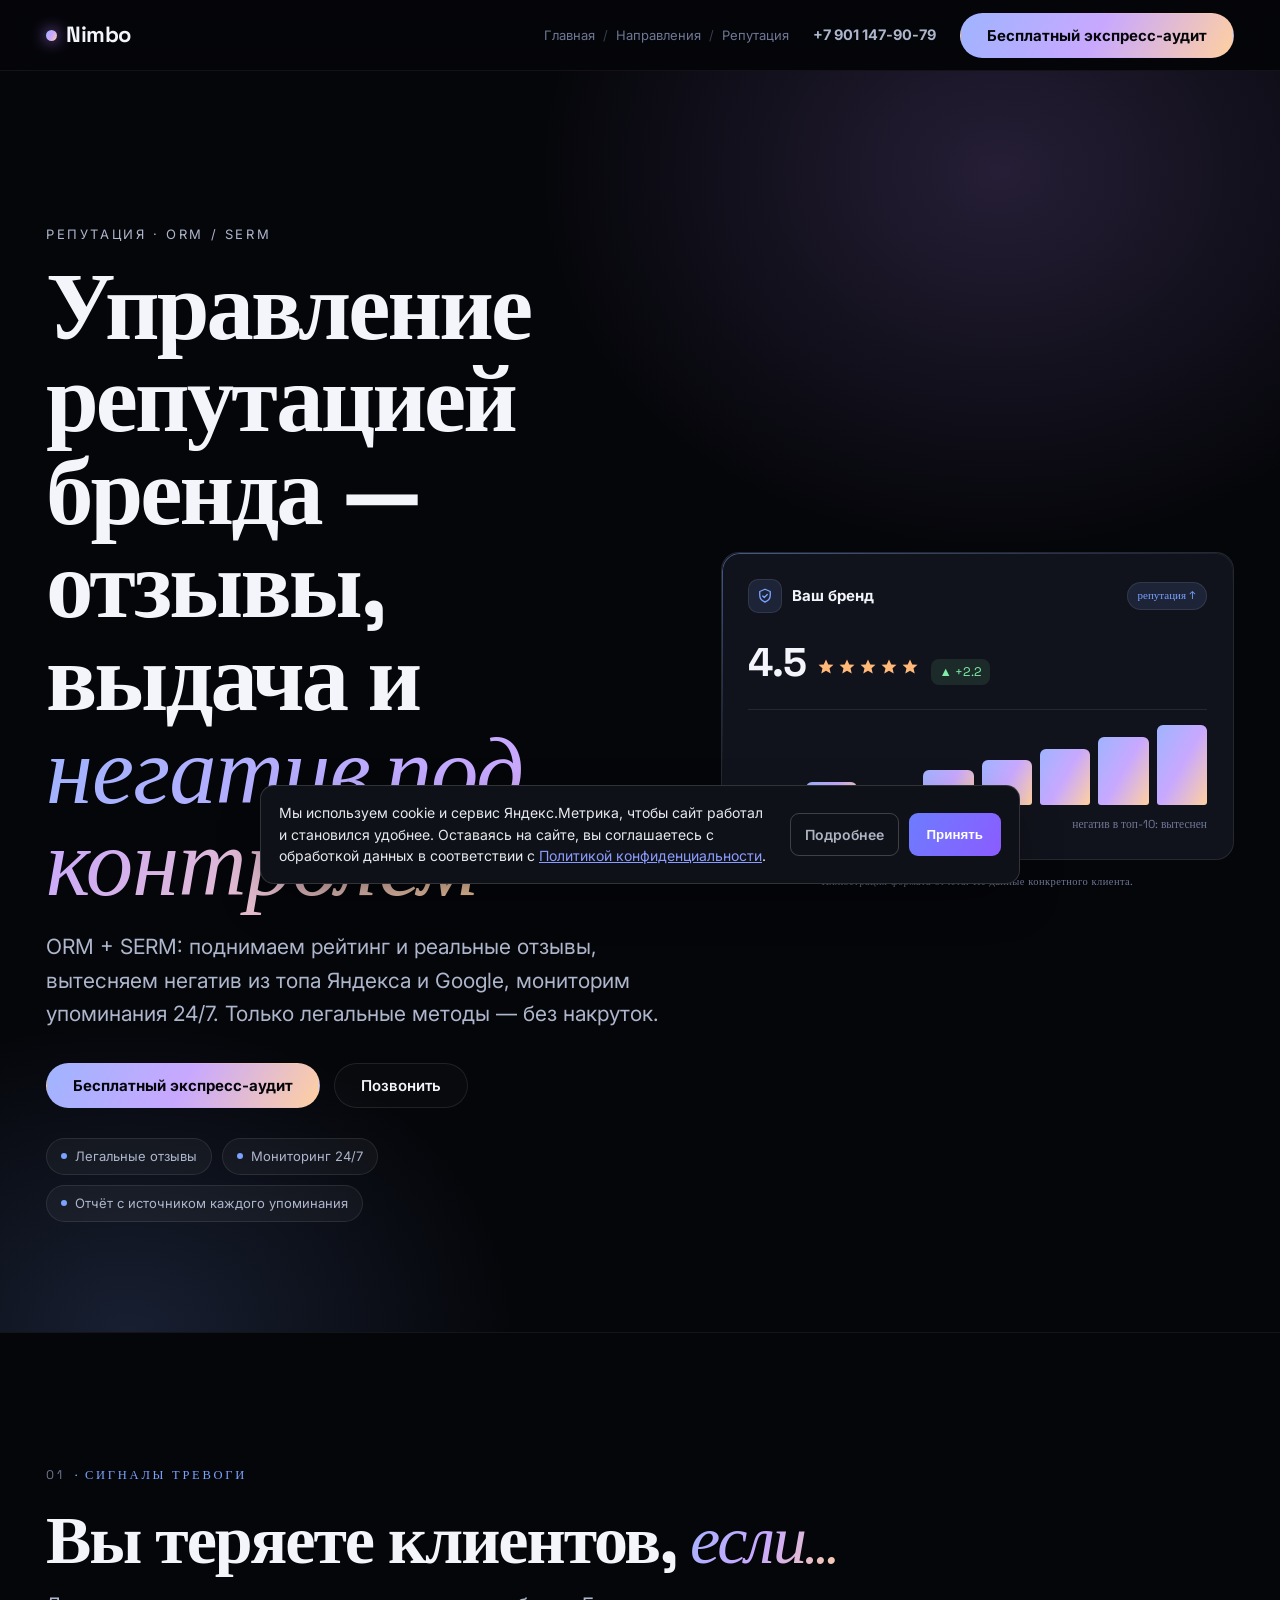
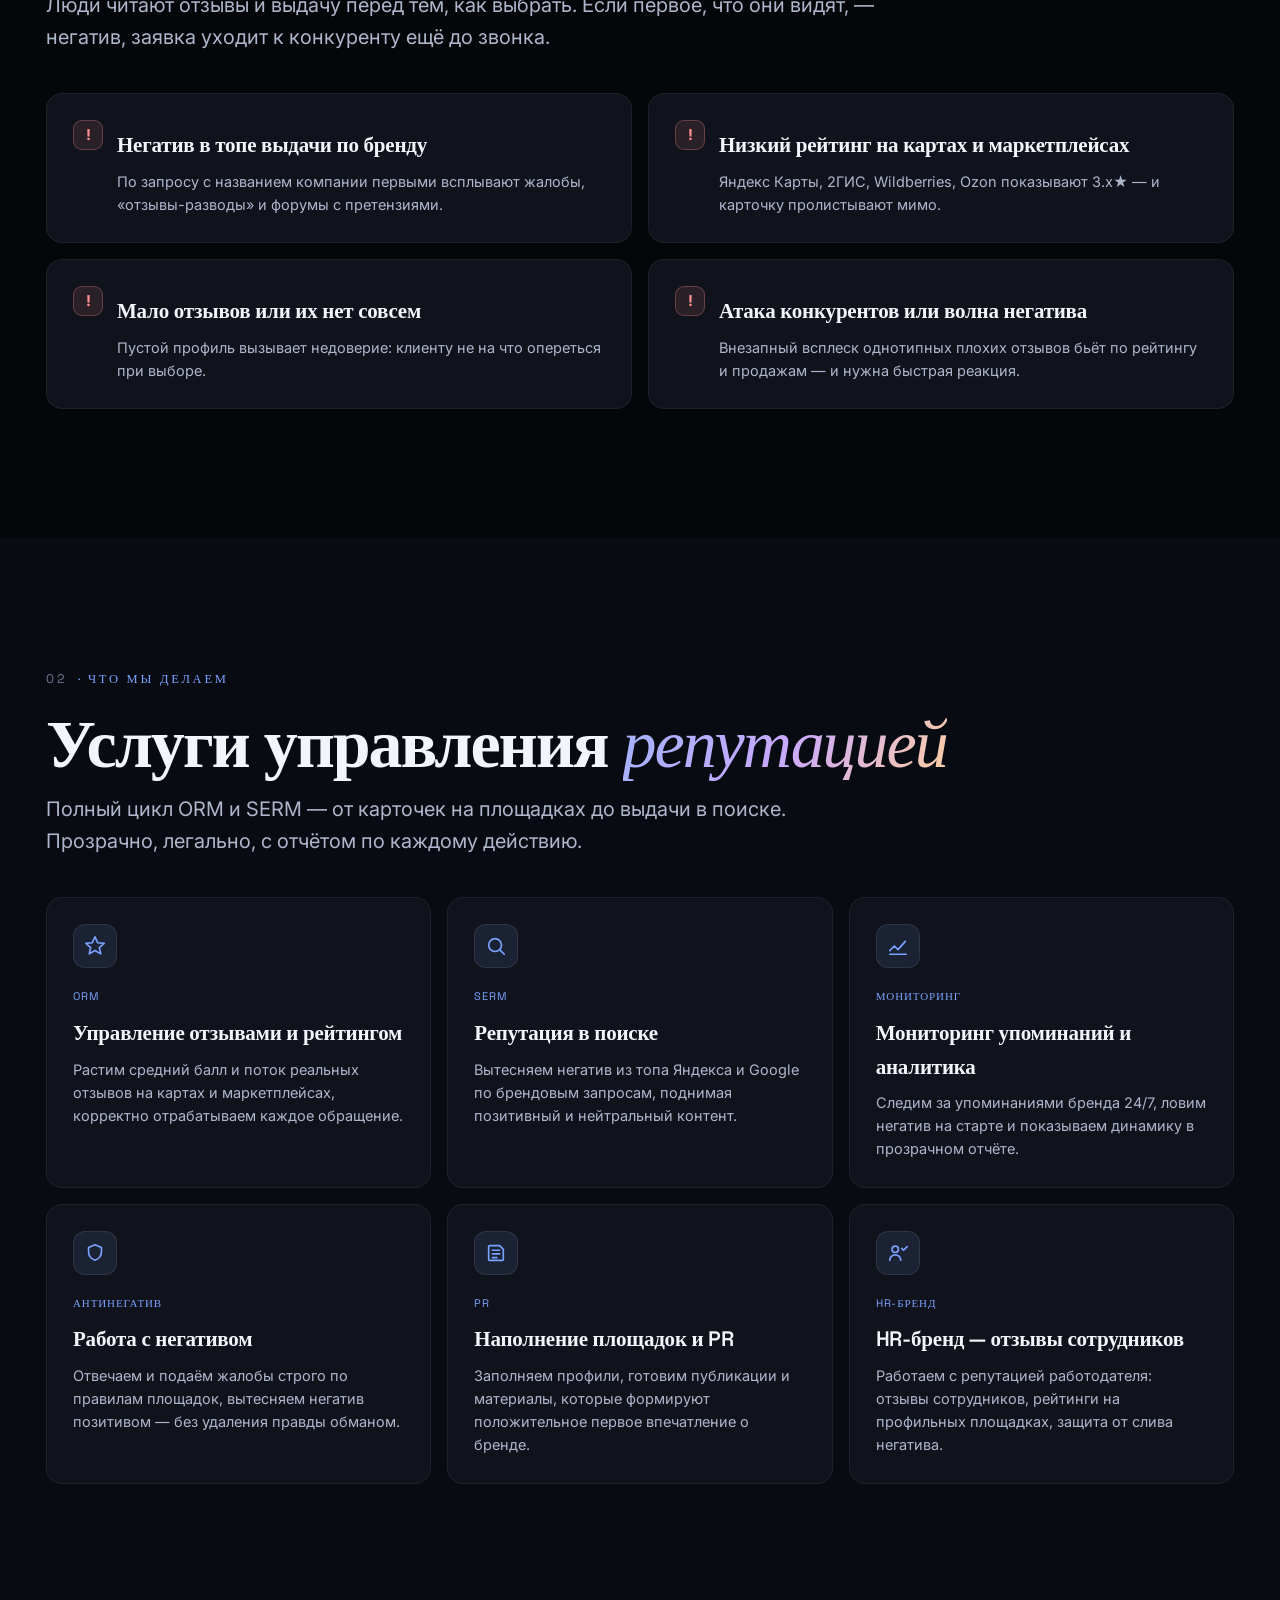
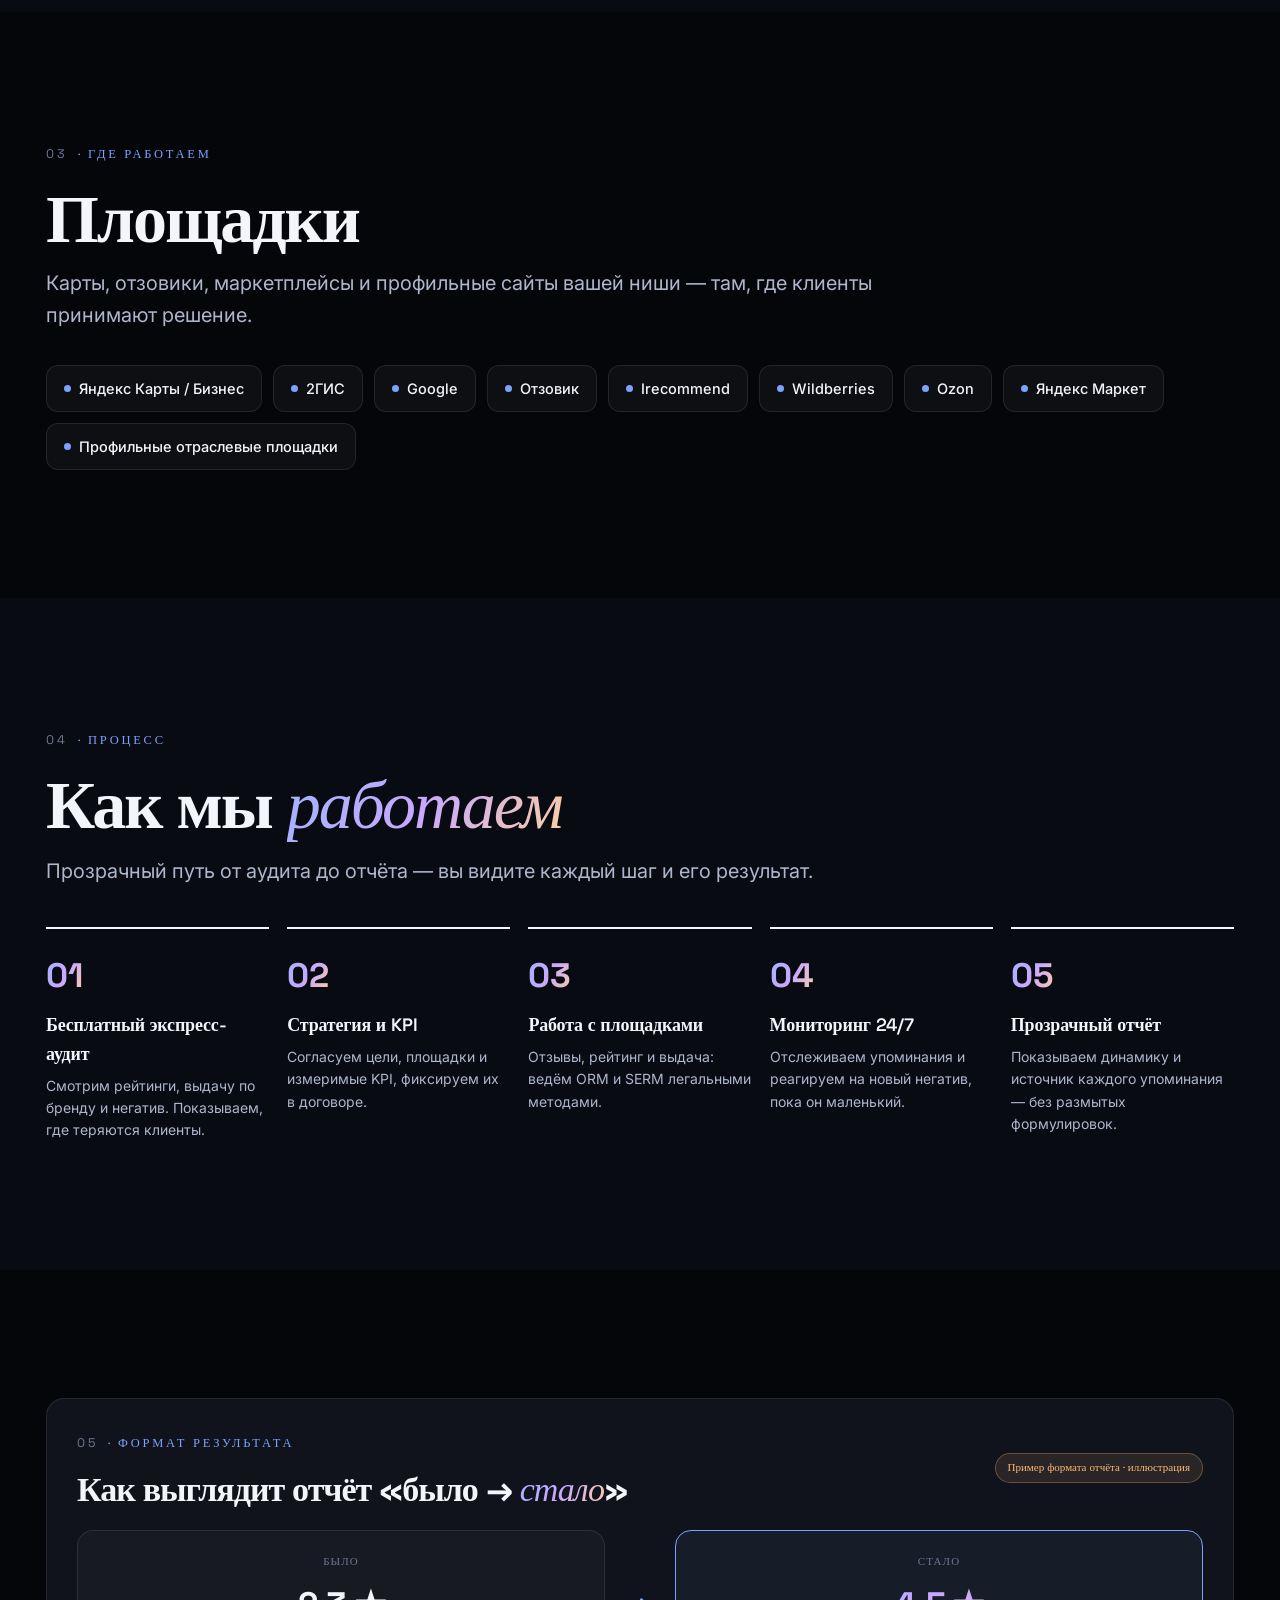
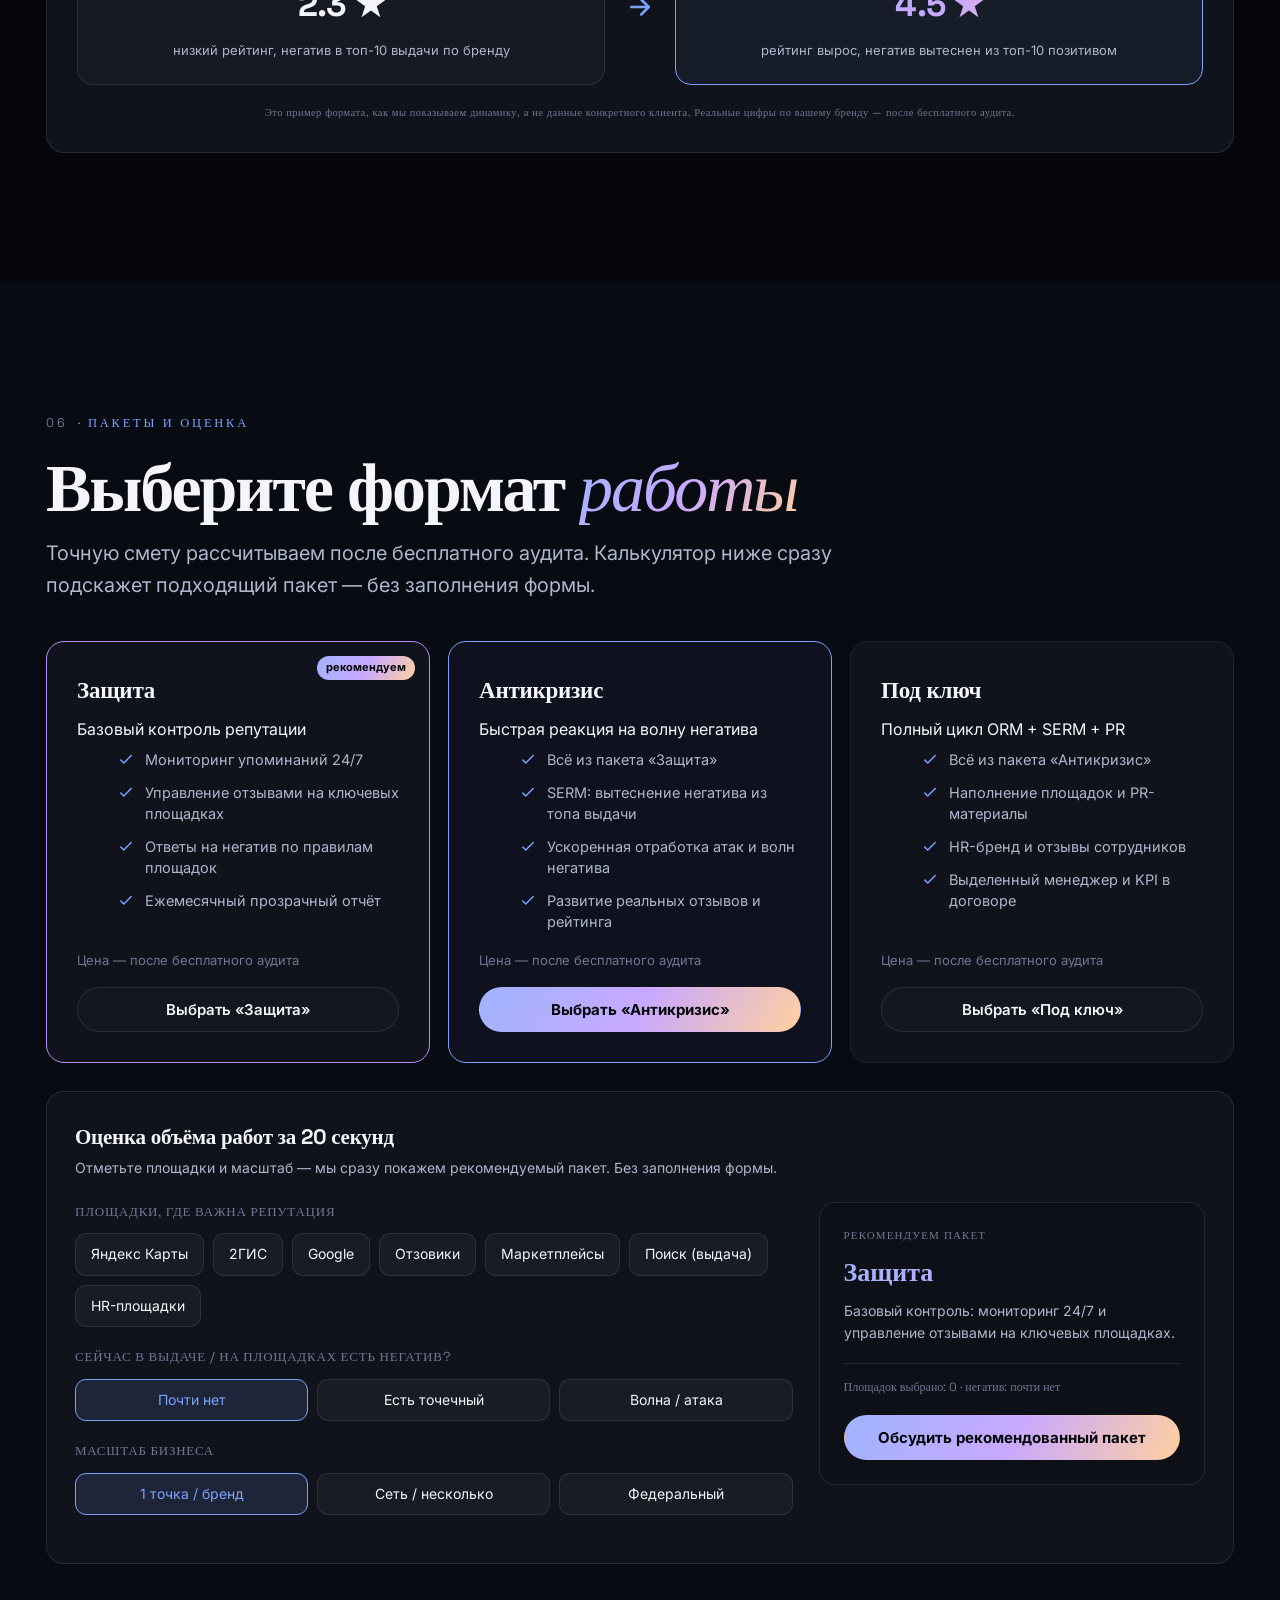
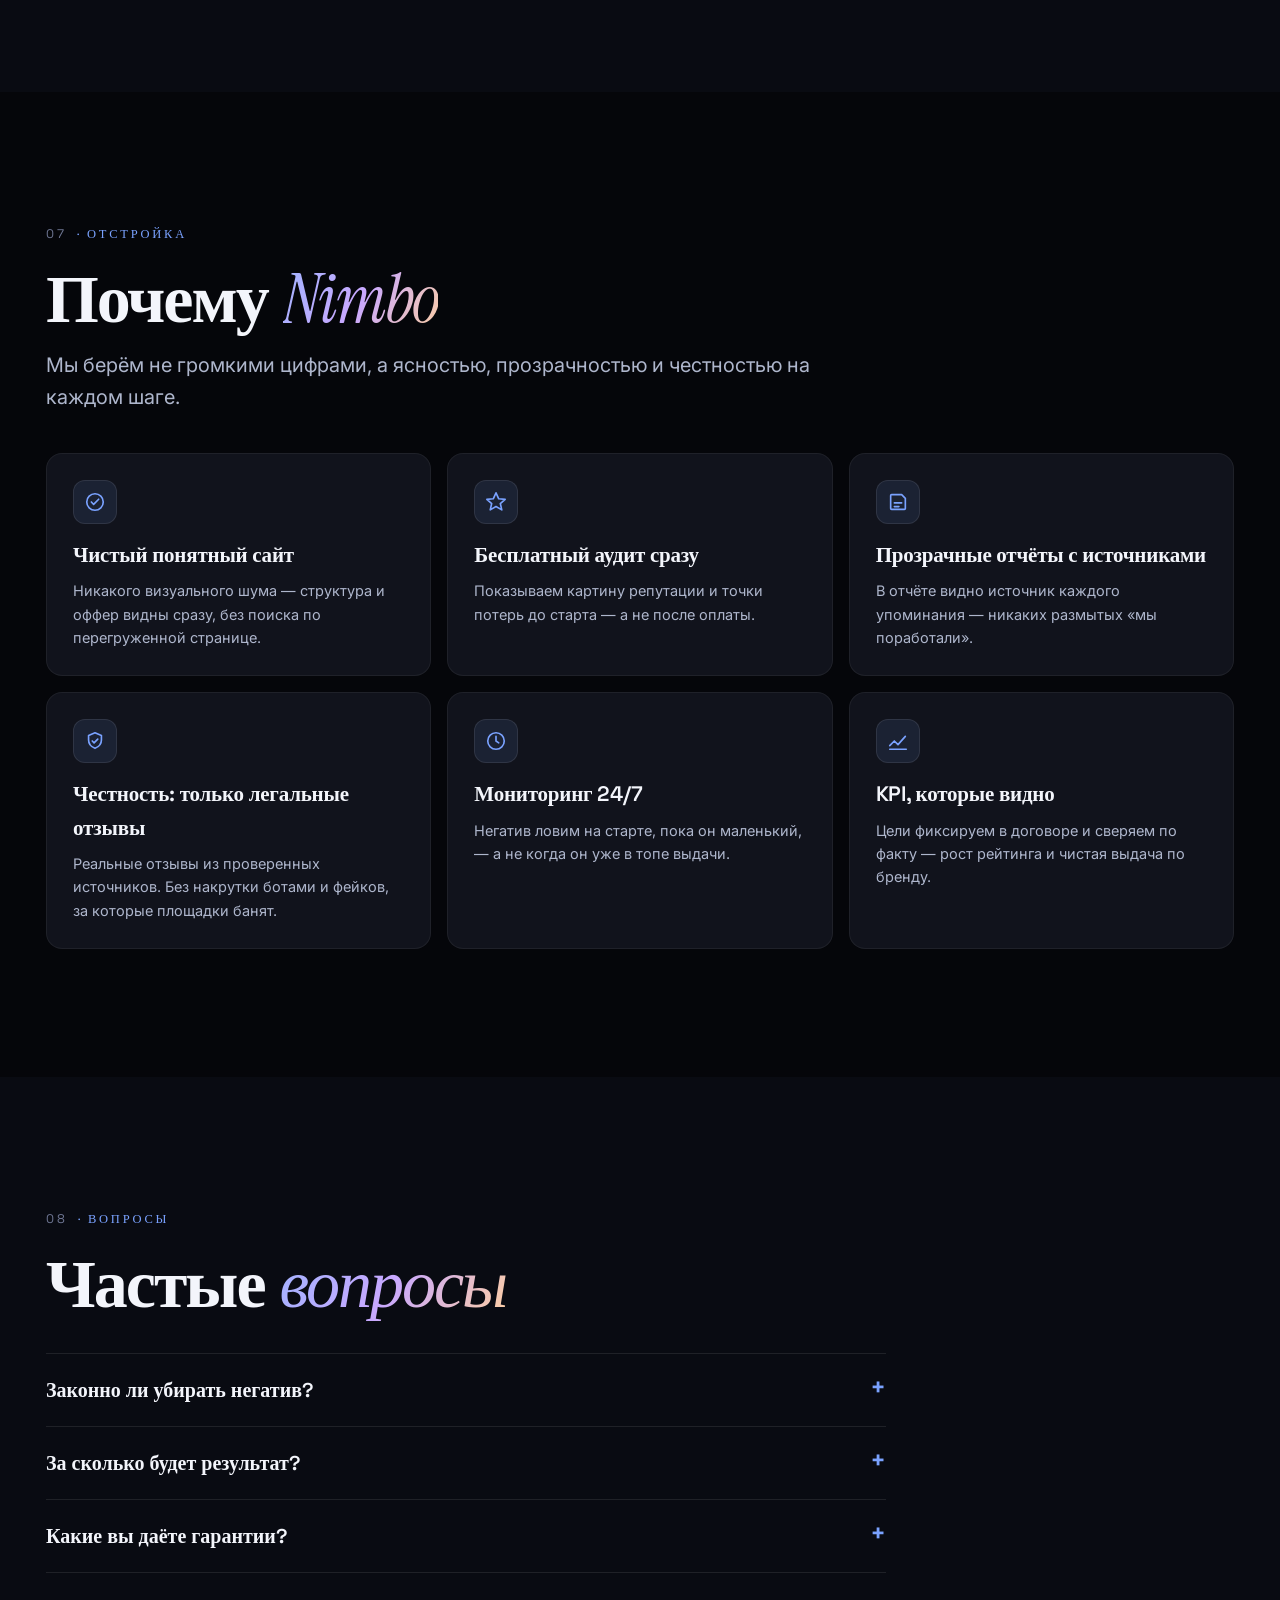
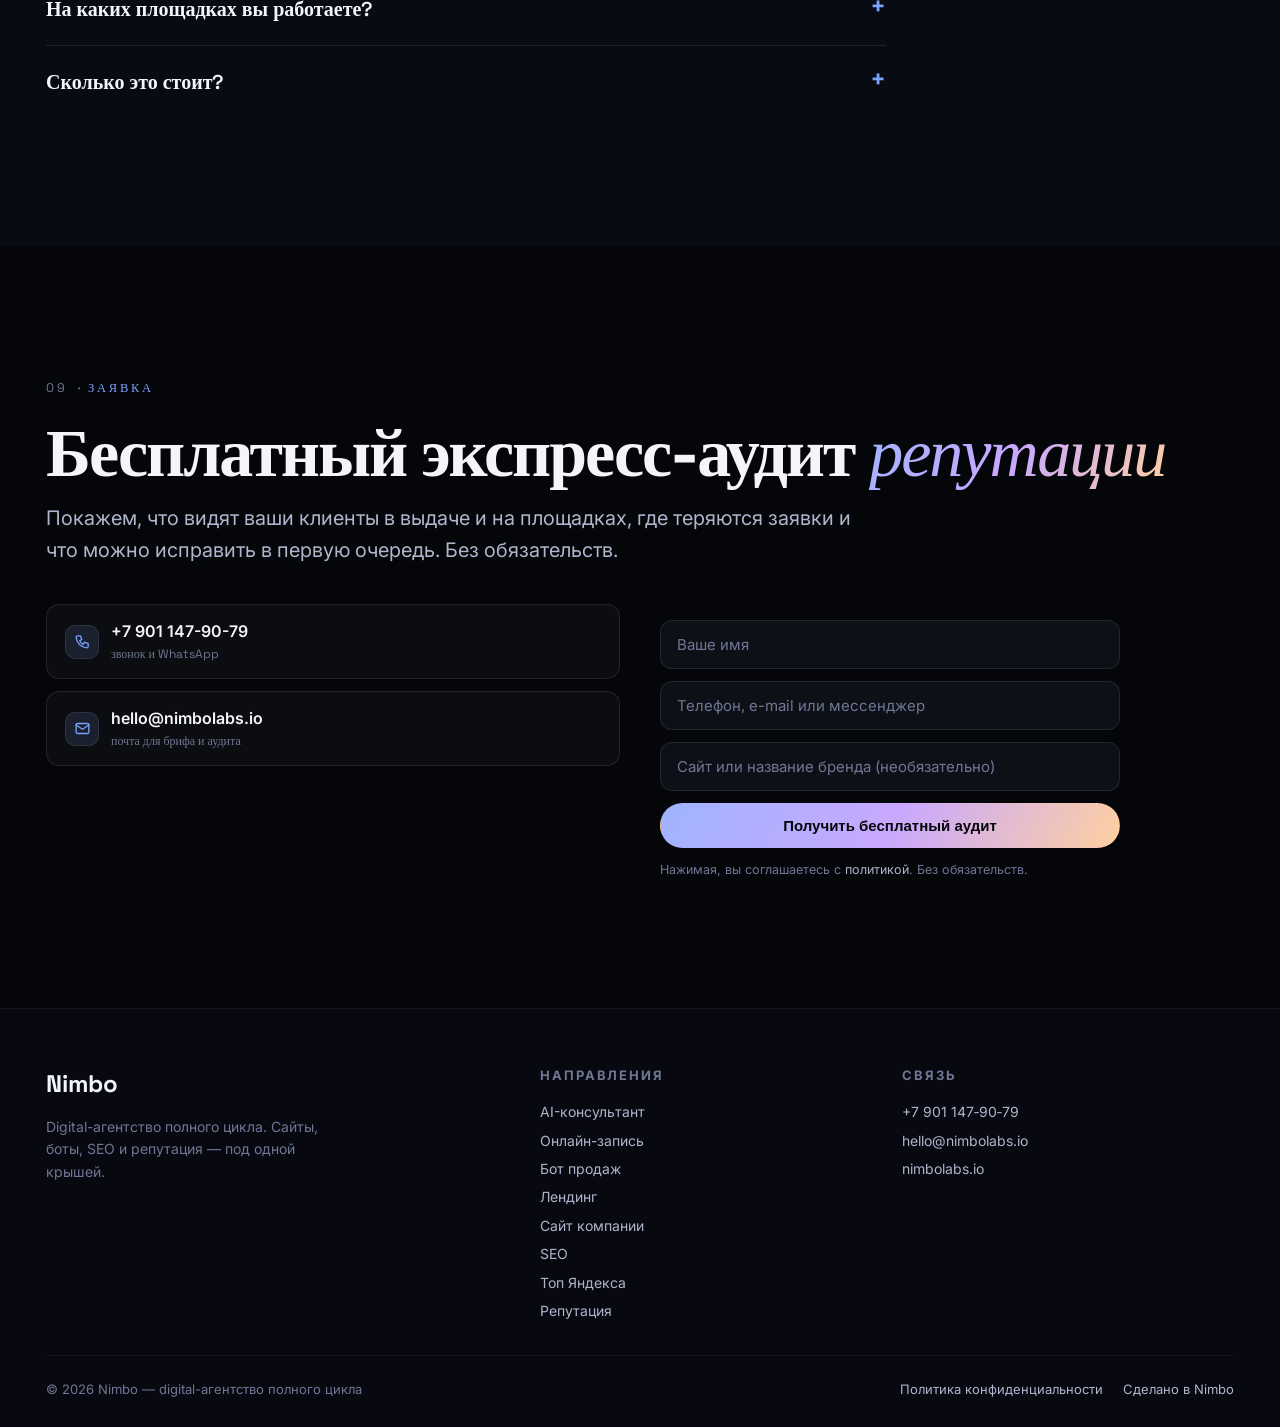
==== commit 7fdabc9f: "fix(reputation): выбор пакета — кнопки «Выбрать», подстановка в заявку, подсветка рекомендации из ка" ====
--- a/reputation/index.html
+++ b/reputation/index.html
@@ -397,7 +397,7 @@
   </div>
 
   <div class="price-grid reveal">
-    <div class="price">
+    <div class="price" data-pkg="Защита">
       <h3>Защита</h3>
       <div class="pk-sub">Базовый контроль репутации</div>
       <ul>
@@ -407,8 +407,9 @@
         <li><svg viewBox="0 0 24 24"><path d="M5 12l4 4L19 6"/></svg> Ежемесячный прозрачный отчёт</li>
       </ul>
       <div class="price-note">Цена — после бесплатного аудита</div>
-    </div>
-    <div class="price feat">
+      <a class="btn btn-g" href="#zayavka" onclick="selectPkg('Защита')" style="margin-top:16px">Выбрать «Защита»</a>
+    </div>
+    <div class="price feat" data-pkg="Антикризис">
       <h3>Антикризис</h3>
       <div class="pk-sub">Быстрая реакция на волну негатива</div>
       <ul>
@@ -418,8 +419,9 @@
         <li><svg viewBox="0 0 24 24"><path d="M5 12l4 4L19 6"/></svg> Развитие реальных отзывов и рейтинга</li>
       </ul>
       <div class="price-note">Цена — после бесплатного аудита</div>
-    </div>
-    <div class="price">
+      <a class="btn btn-a" href="#zayavka" onclick="selectPkg('Антикризис')" style="margin-top:16px">Выбрать «Антикризис»</a>
+    </div>
+    <div class="price" data-pkg="Под ключ">
       <h3>Под ключ</h3>
       <div class="pk-sub">Полный цикл ORM + SERM + PR</div>
       <ul>
@@ -429,6 +431,7 @@
         <li><svg viewBox="0 0 24 24"><path d="M5 12l4 4L19 6"/></svg> Выделенный менеджер и KPI в договоре</li>
       </ul>
       <div class="price-note">Цена — после бесплатного аудита</div>
+      <a class="btn btn-g" href="#zayavka" onclick="selectPkg('Под ключ')" style="margin-top:16px">Выбрать «Под ключ»</a>
     </div>
   </div>
 
@@ -471,7 +474,7 @@
         <div class="ro-pkg" id="recPkg">Защита</div>
         <div class="ro-desc" id="recDesc">Базовый контроль: мониторинг 24/7 и управление отзывами на ключевых площадках.</div>
         <div class="ro-meta" id="recMeta">Площадок выбрано: 0 · негатив: почти нет</div>
-        <a class="btn btn-a" href="#zayavka">Уточнить цену на аудите</a>
+        <a class="btn btn-a" href="#zayavka" onclick="selectPkg(document.getElementById('recPkg').textContent)">Обсудить рекомендованный пакет</a>
       </div>
     </div>
   </div>
@@ -531,7 +534,8 @@
       <input name="name" placeholder="Ваше имя" autocomplete="name" required>
       <input name="contact" placeholder="Телефон, e-mail или мессенджер" required>
       <input name="brand" placeholder="Сайт или название бренда (необязательно)">
-      <input type="hidden" name="utm_source"><input type="hidden" name="utm_medium"><input type="hidden" name="utm_campaign"><input type="hidden" name="utm_content"><input type="hidden" name="utm_term"><input type="hidden" name="lid">
+      <input type="hidden" name="utm_source"><input type="hidden" name="utm_medium"><input type="hidden" name="utm_campaign"><input type="hidden" name="utm_content"><input type="hidden" name="utm_term"><input type="hidden" name="lid"><input type="hidden" name="package">
+      <div id="pkgChip" class="microcopy" style="display:none;color:var(--a1);font-weight:600;margin-bottom:2px"></div>
       <button class="btn btn-a" type="submit">Получить бесплатный аудит</button>
       <span class="microcopy">Нажимая, вы соглашаетесь с <a href="/privacy/" style="color:var(--soft)">политикой</a>. Без обязательств.</span>
     </form>
@@ -587,6 +591,7 @@
       desc='Базовый контроль: мониторинг 24/7 и управление отзывами на ключевых площадках.';
     }
     pkgEl.textContent=pkg;descEl.textContent=desc;
+    document.querySelectorAll(".price").forEach(function(c){c.classList.toggle("is-rec",c.getAttribute("data-pkg")===pkg);});
     metaEl.textContent='Площадок выбрано: '+c+' · негатив: '+negLabels[neg];
   }
   plats.forEach(function(p){p.addEventListener('change',recalc);});
@@ -609,6 +614,7 @@
       +'%0D%0AИмя: '+encodeURIComponent(name)
       +'%0D%0AКонтакт: '+encodeURIComponent(contact)
       +'%0D%0AСайт/бренд: '+encodeURIComponent(brand)
+      +(f.package&&f.package.value?('%0D%0AПакет: '+encodeURIComponent(f.package.value)):'')
       +(utm?('%0D%0AUTM: '+encodeURIComponent(utm)):'')
       +(f.lid.value?('%0D%0Alid: '+encodeURIComponent(f.lid.value)):'')
       +'%0D%0AСтраница: '+encodeURIComponent(location.href);
@@ -617,6 +623,7 @@
 })();
 </script>
 
+<script>function selectPkg(name){var f=document.getElementById("leadForm");if(f&&f.package)f.package.value=name;var chip=document.getElementById("pkgChip");if(chip){chip.textContent="Выбран пакет: «"+name+"»";chip.style.display="block";}document.querySelectorAll(".price").forEach(function(c){c.classList.toggle("is-sel",c.getAttribute("data-pkg")===name);});var z=document.getElementById("zayavka");if(z)z.scrollIntoView({behavior:"smooth"});}</script>
 <script src="/assets/cookie.js" defer></script>
 <script>var io=new IntersectionObserver(function(es){es.forEach(function(e){if(e.isIntersecting){e.target.classList.add('in');io.unobserve(e.target);}})},{threshold:.12});document.querySelectorAll('.reveal').forEach(function(el){io.observe(el);});</script>
 </body>
--- a/assets/nimbo.css
+++ b/assets/nimbo.css
@@ -97,6 +97,12 @@
 .price h3{font-size:23px;margin-bottom:8px}.price p{color:var(--soft);font-size:14px;flex:1}
 .price .amt{font-family:'Space Grotesk';font-size:34px;font-weight:700;margin:16px 0 14px}
 .price .amt small{font-family:'Inter';font-size:13px;color:var(--mut);font-weight:500}
+.price .price-note{color:var(--mut);font-size:13px;margin-top:auto;padding-top:12px}
+.price .btn{width:100%}
+.price.is-sel{border-color:var(--a1);box-shadow:0 0 0 1px var(--a1),0 16px 40px -18px rgba(122,162,255,.5)}
+.price.is-rec{border-color:var(--a2)}
+.price.is-rec::after{content:"рекомендуем";position:absolute;top:14px;right:14px;font-size:11px;font-weight:700;color:#05060a;background:var(--chrome);padding:3px 9px;border-radius:100px}
+.price{position:relative}
 
 /* ---------- FAQ ---------- */
 .faq{max-width:840px;margin-top:34px}
@@ -131,6 +137,26 @@
 .ncallbar .c1{background:var(--chrome);color:#05060a}.ncallbar .c2{background:var(--panel);color:var(--ink)}
 @media(max-width:680px){.ncallbar{display:flex}.nfooter{padding-bottom:84px}}
 
+/* ---------- ICONS (общие для всех лендингов) ---------- */
+svg{display:inline-block;vertical-align:middle}
+/* УНИВЕРСАЛЬНО: любая инлайн-иконка 24x24 — контур, не чёрная заливка */
+svg[viewBox="0 0 24 24"]{width:22px;height:22px;flex:none;fill:none;stroke:currentColor;stroke-width:1.8;stroke-linecap:round;stroke-linejoin:round;color:var(--a1)}
+/* доп. контейнеры иконок от разных сборок */
+.nico,.dico,.ci,.feat-ic{display:inline-grid;place-items:center;color:var(--a1)}
+/* контейнер иконки услуги/преимущества */
+.svc-ic,.feat-ic,.ico,.icon-box{width:46px;height:46px;border-radius:13px;display:grid;place-items:center;background:rgba(122,162,255,.1);color:var(--a1);margin-bottom:14px;flex:none}
+.svc-ic svg,.feat-ic svg,.ico svg,.icon-box svg{width:24px;height:24px;fill:none;stroke:currentColor;stroke-width:1.8;stroke-linecap:round;stroke-linejoin:round}
+/* чек-листы в карточках цен/фич */
+.price ul,.checks,.feat ul{list-style:none;margin:0}
+.price li,.checks li{display:flex;gap:10px;align-items:flex-start;color:var(--soft);font-size:14.5px;padding:6px 0;line-height:1.45}
+.price li>svg,.checks li>svg{width:18px;height:18px;flex:none;margin-top:2px;color:var(--a1);fill:none;stroke:currentColor;stroke-width:2;stroke-linecap:round;stroke-linejoin:round}
+/* мелкие иконки в чипах/строках */
+.chip svg,.sc-shield svg{width:15px;height:15px;fill:none;stroke:currentColor;stroke-width:1.8;stroke-linecap:round;stroke-linejoin:round}
+.sc-shield svg{color:var(--ok)}
+.ba-arrow svg{width:26px;height:26px;fill:none;stroke:currentColor;stroke-width:1.8;stroke-linecap:round;stroke-linejoin:round;color:var(--a1)}
+/* звёзды-рейтинг — заливка (тёплый акцент) */
+.stars svg{width:18px;height:18px;fill:var(--a3);stroke:none}
+
 /* ---------- REVEAL ---------- */
 .reveal{opacity:0;transform:translateY(22px);transition:opacity .7s,transform .7s}
 .reveal.in{opacity:1;transform:none}
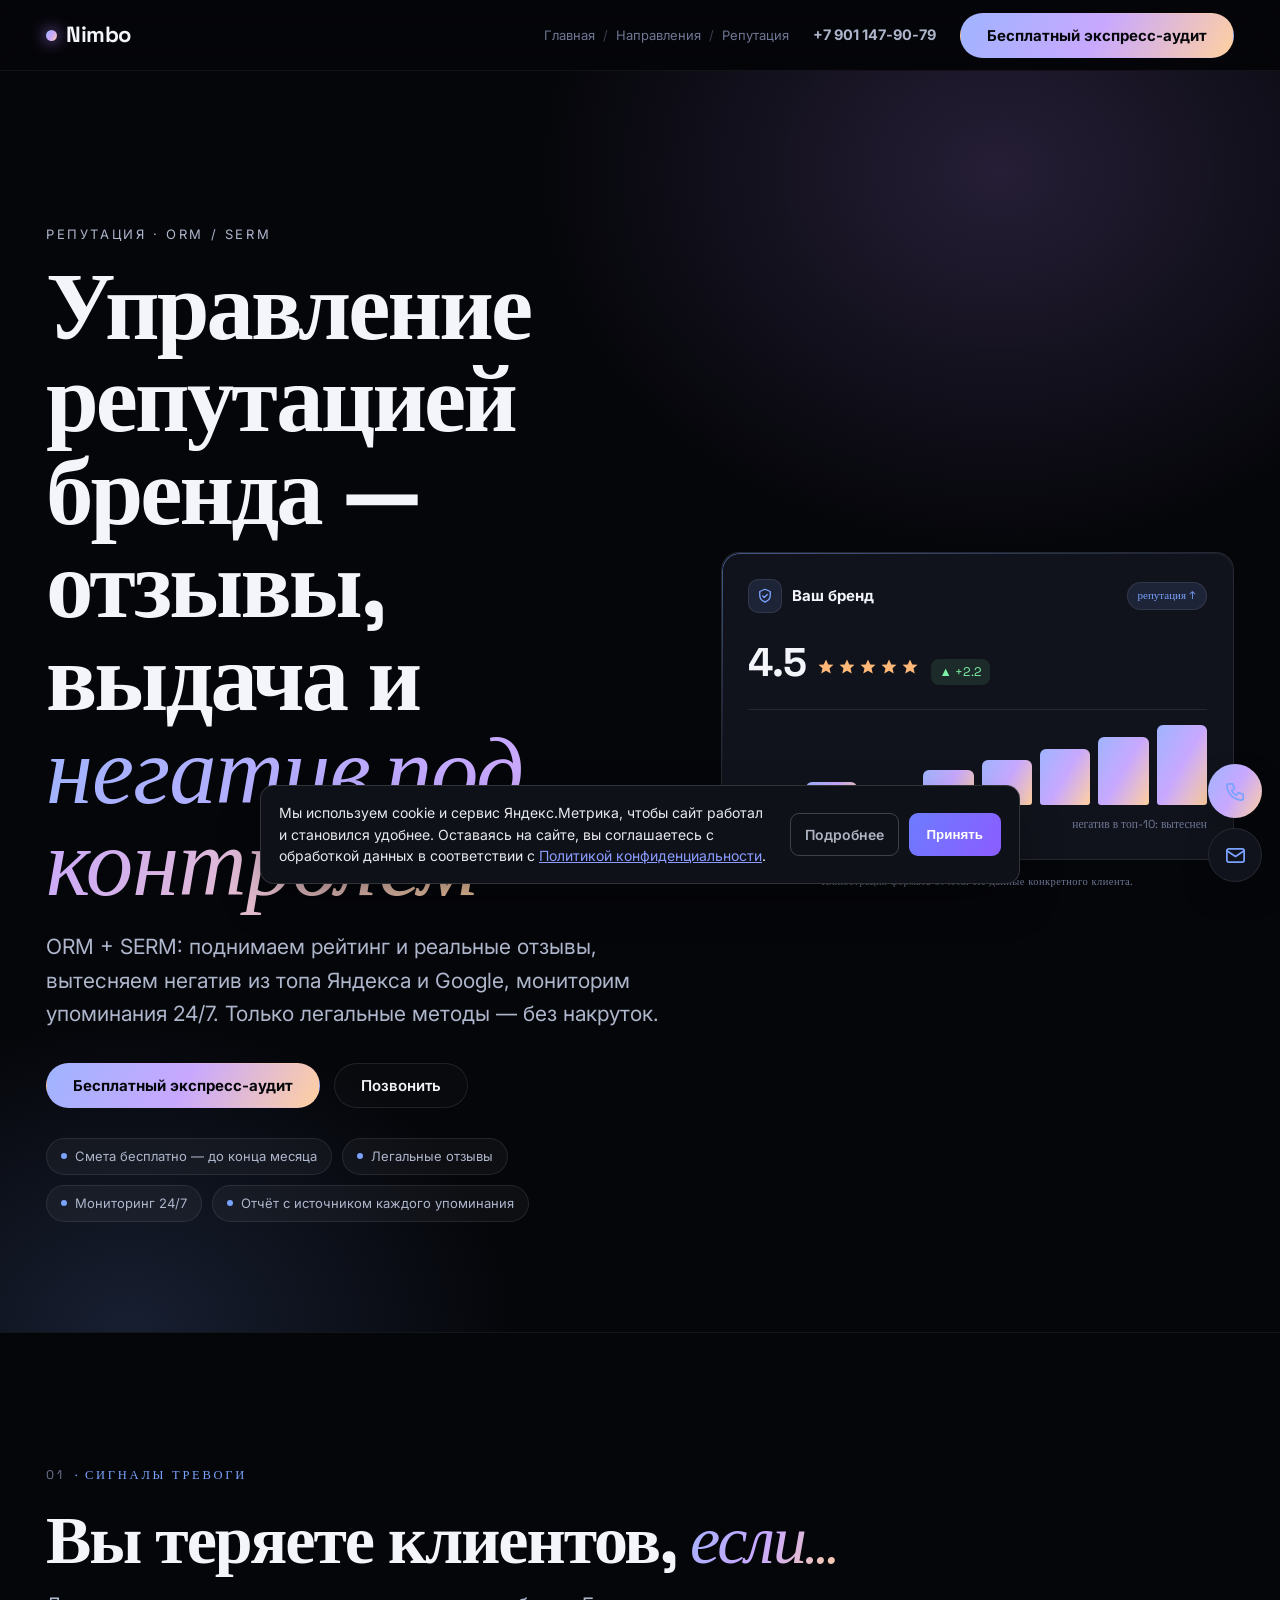
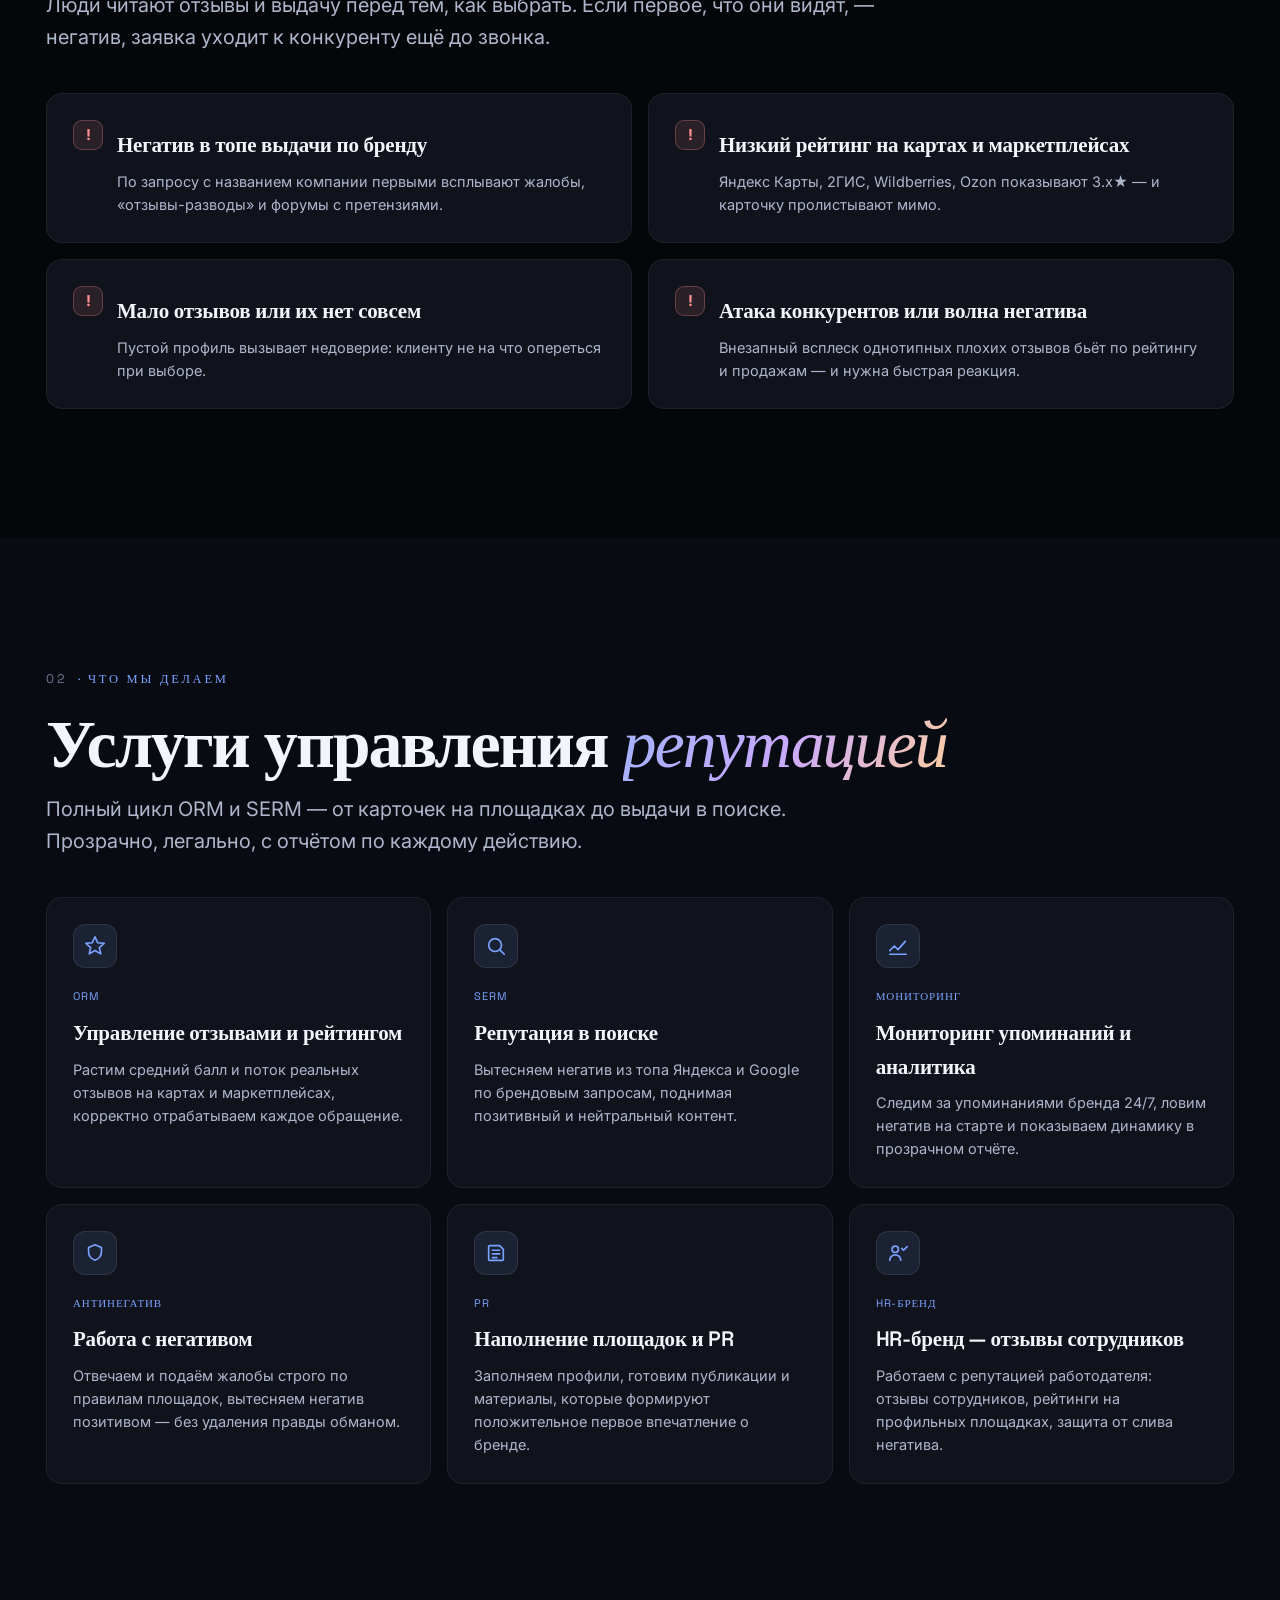
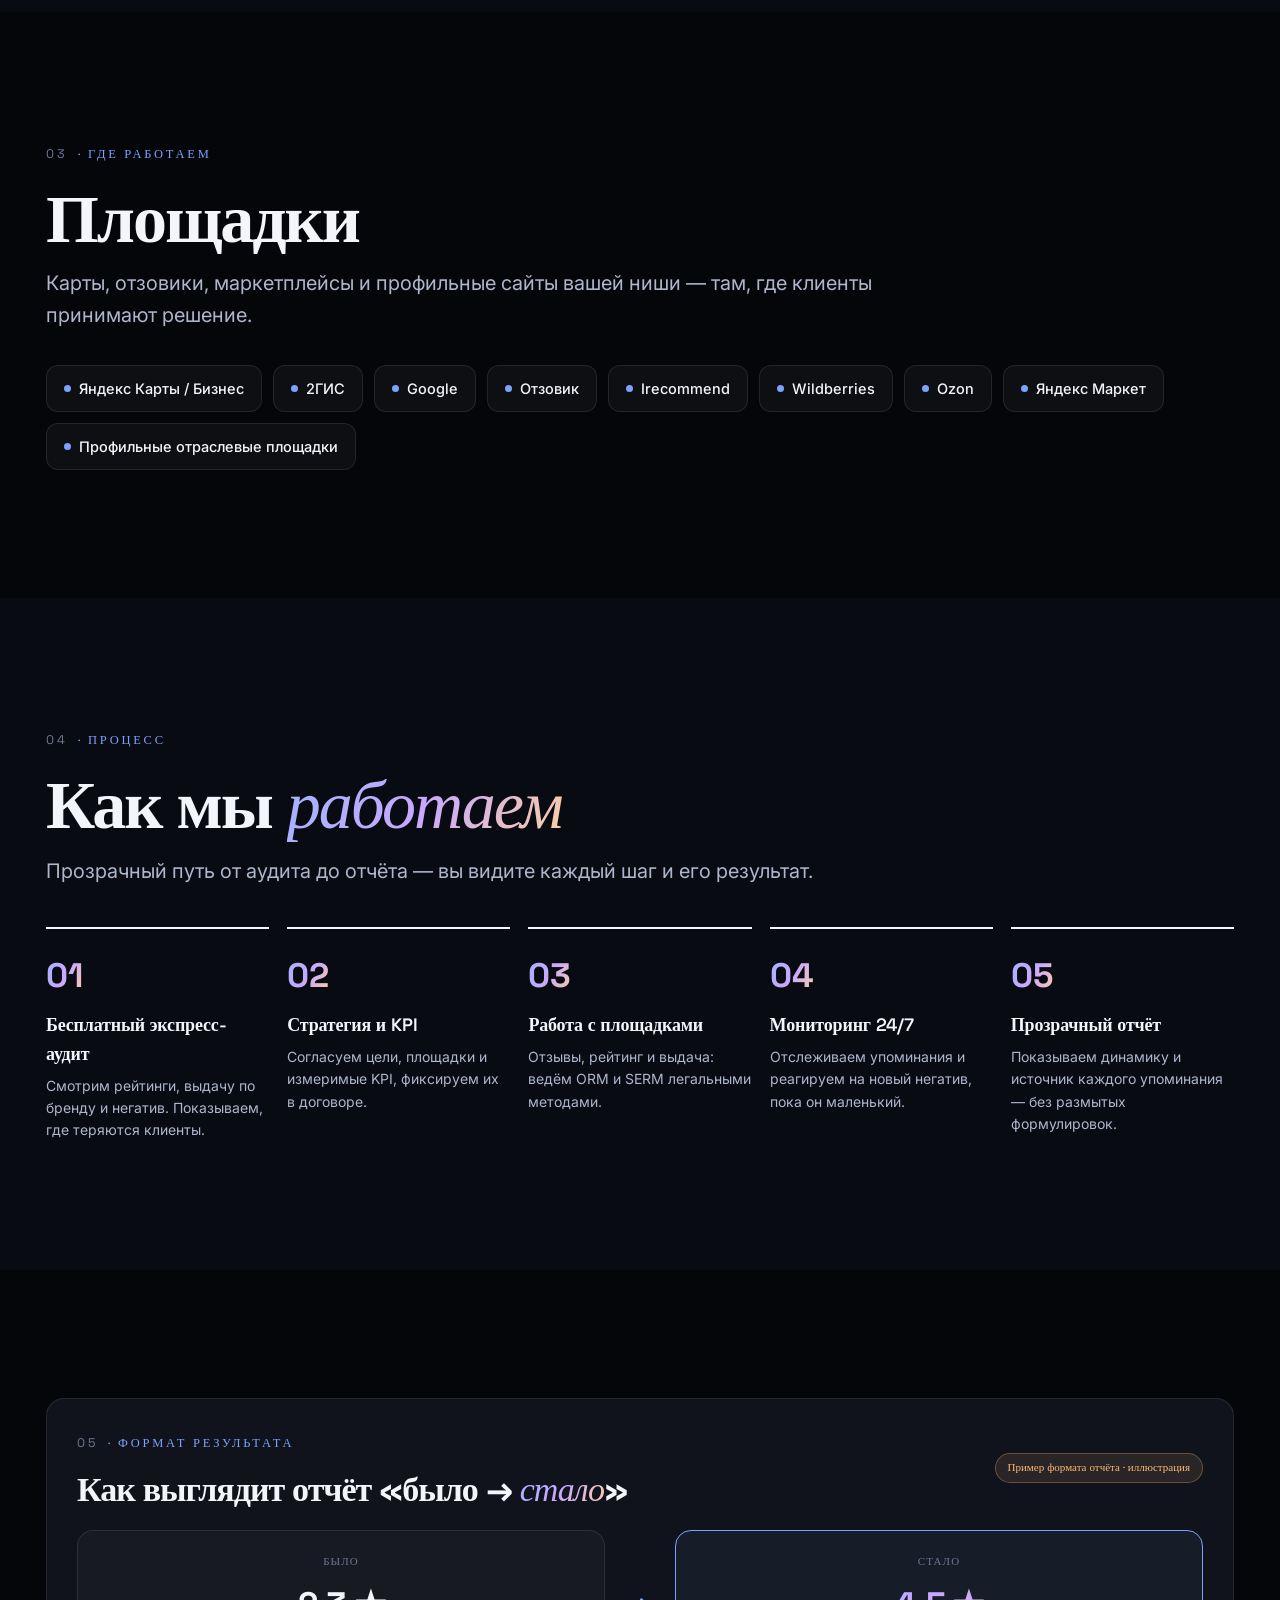
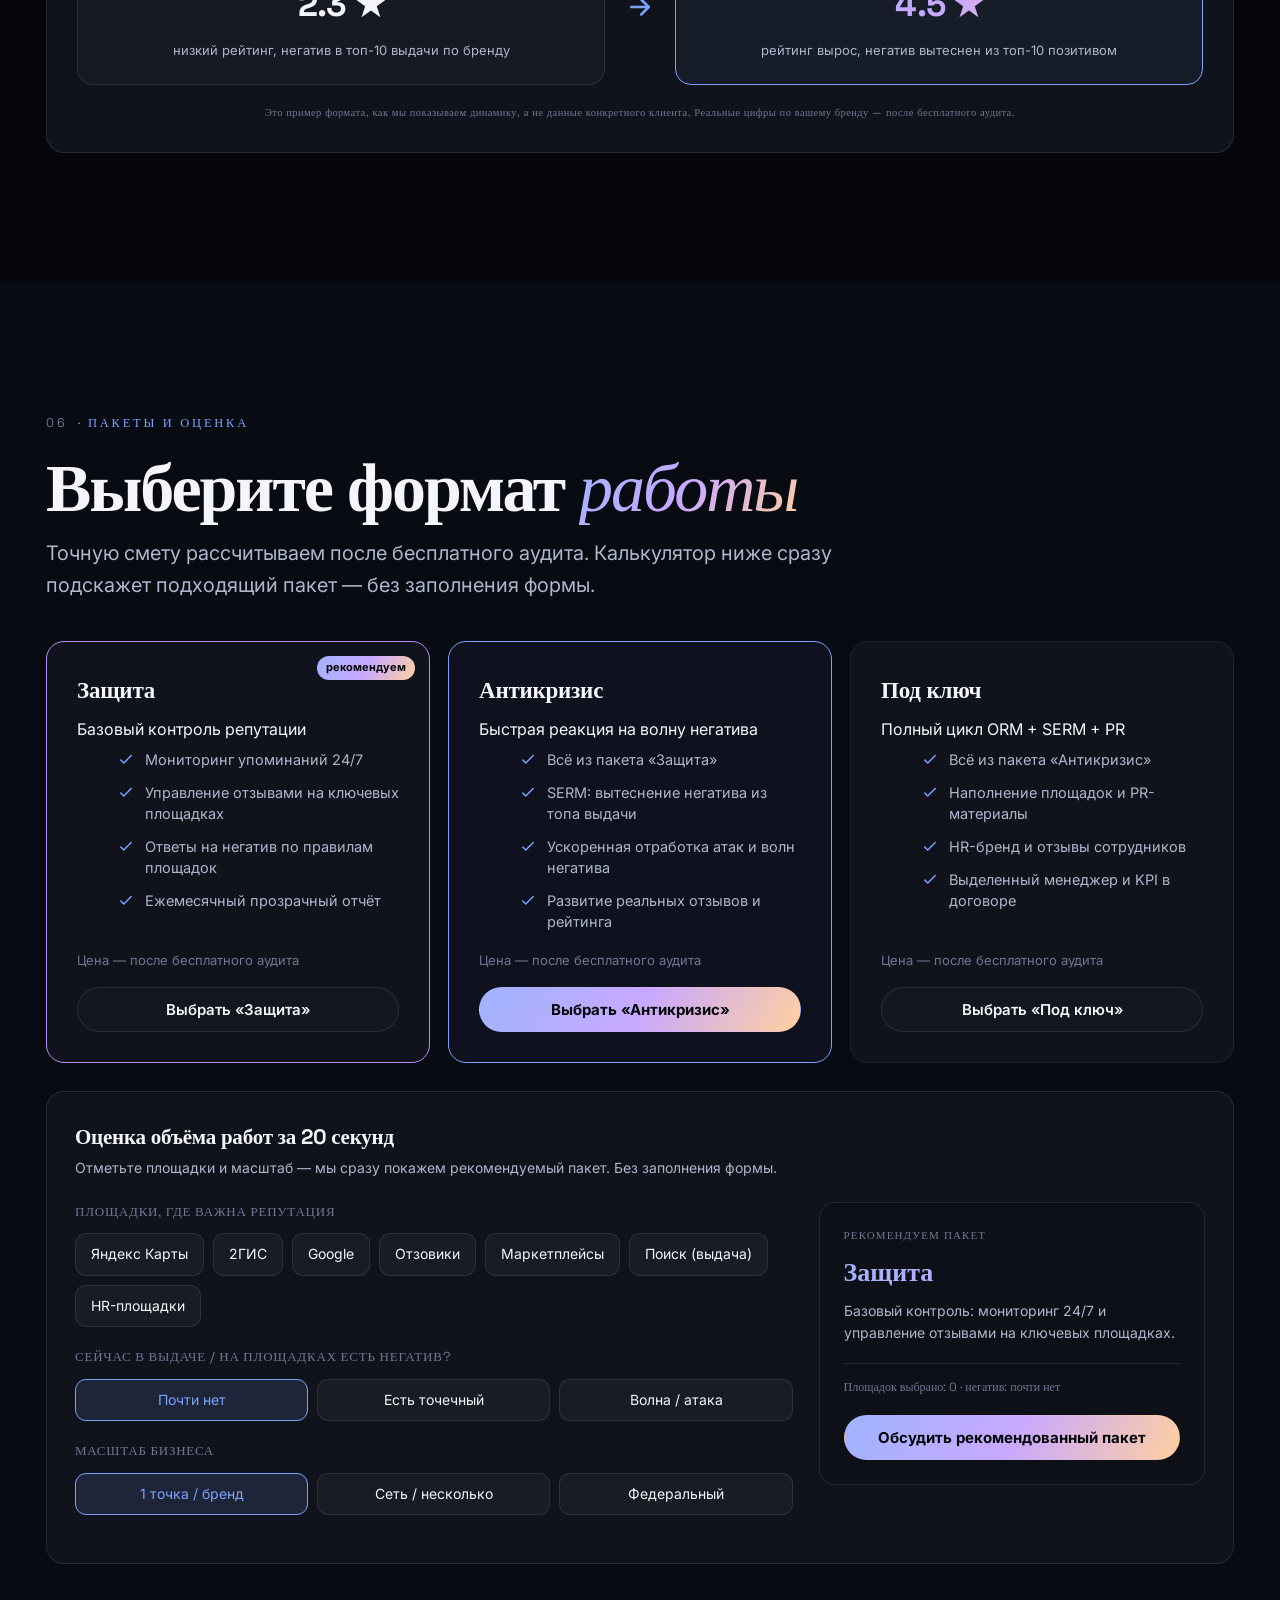
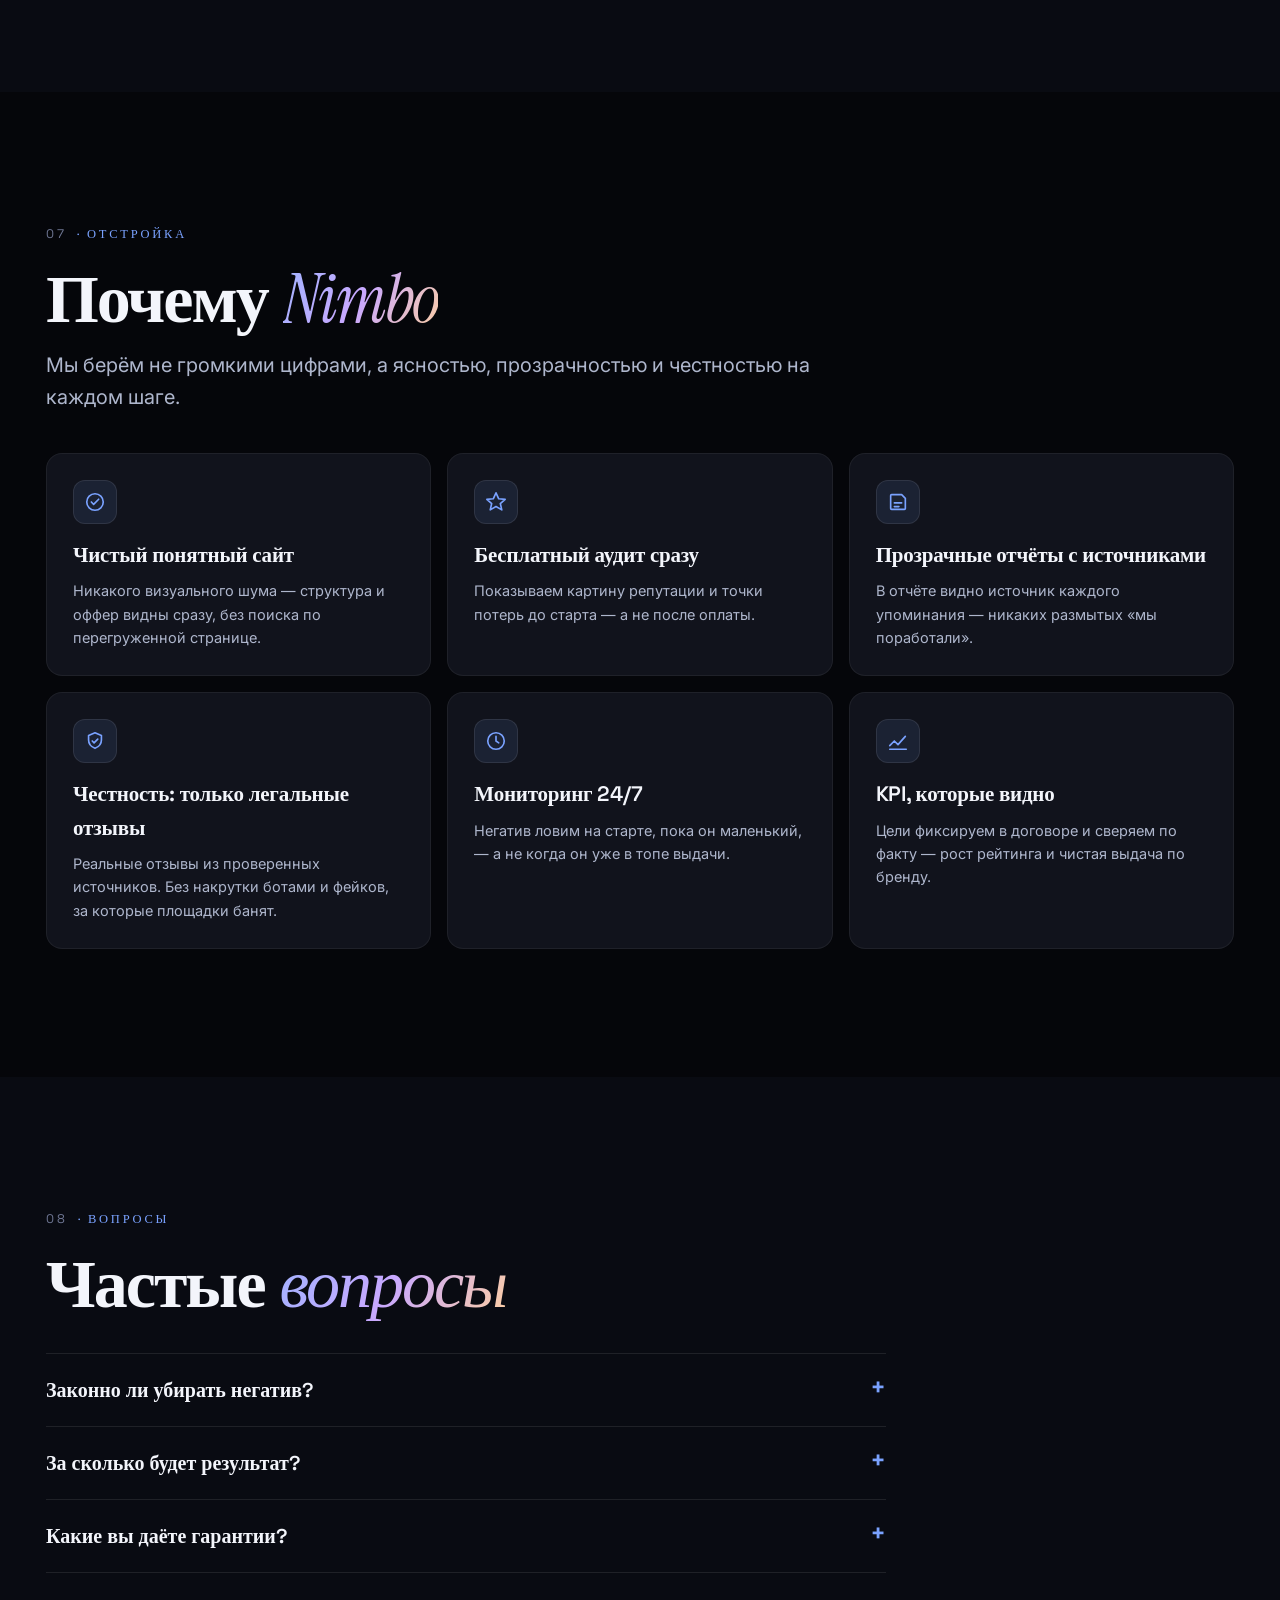
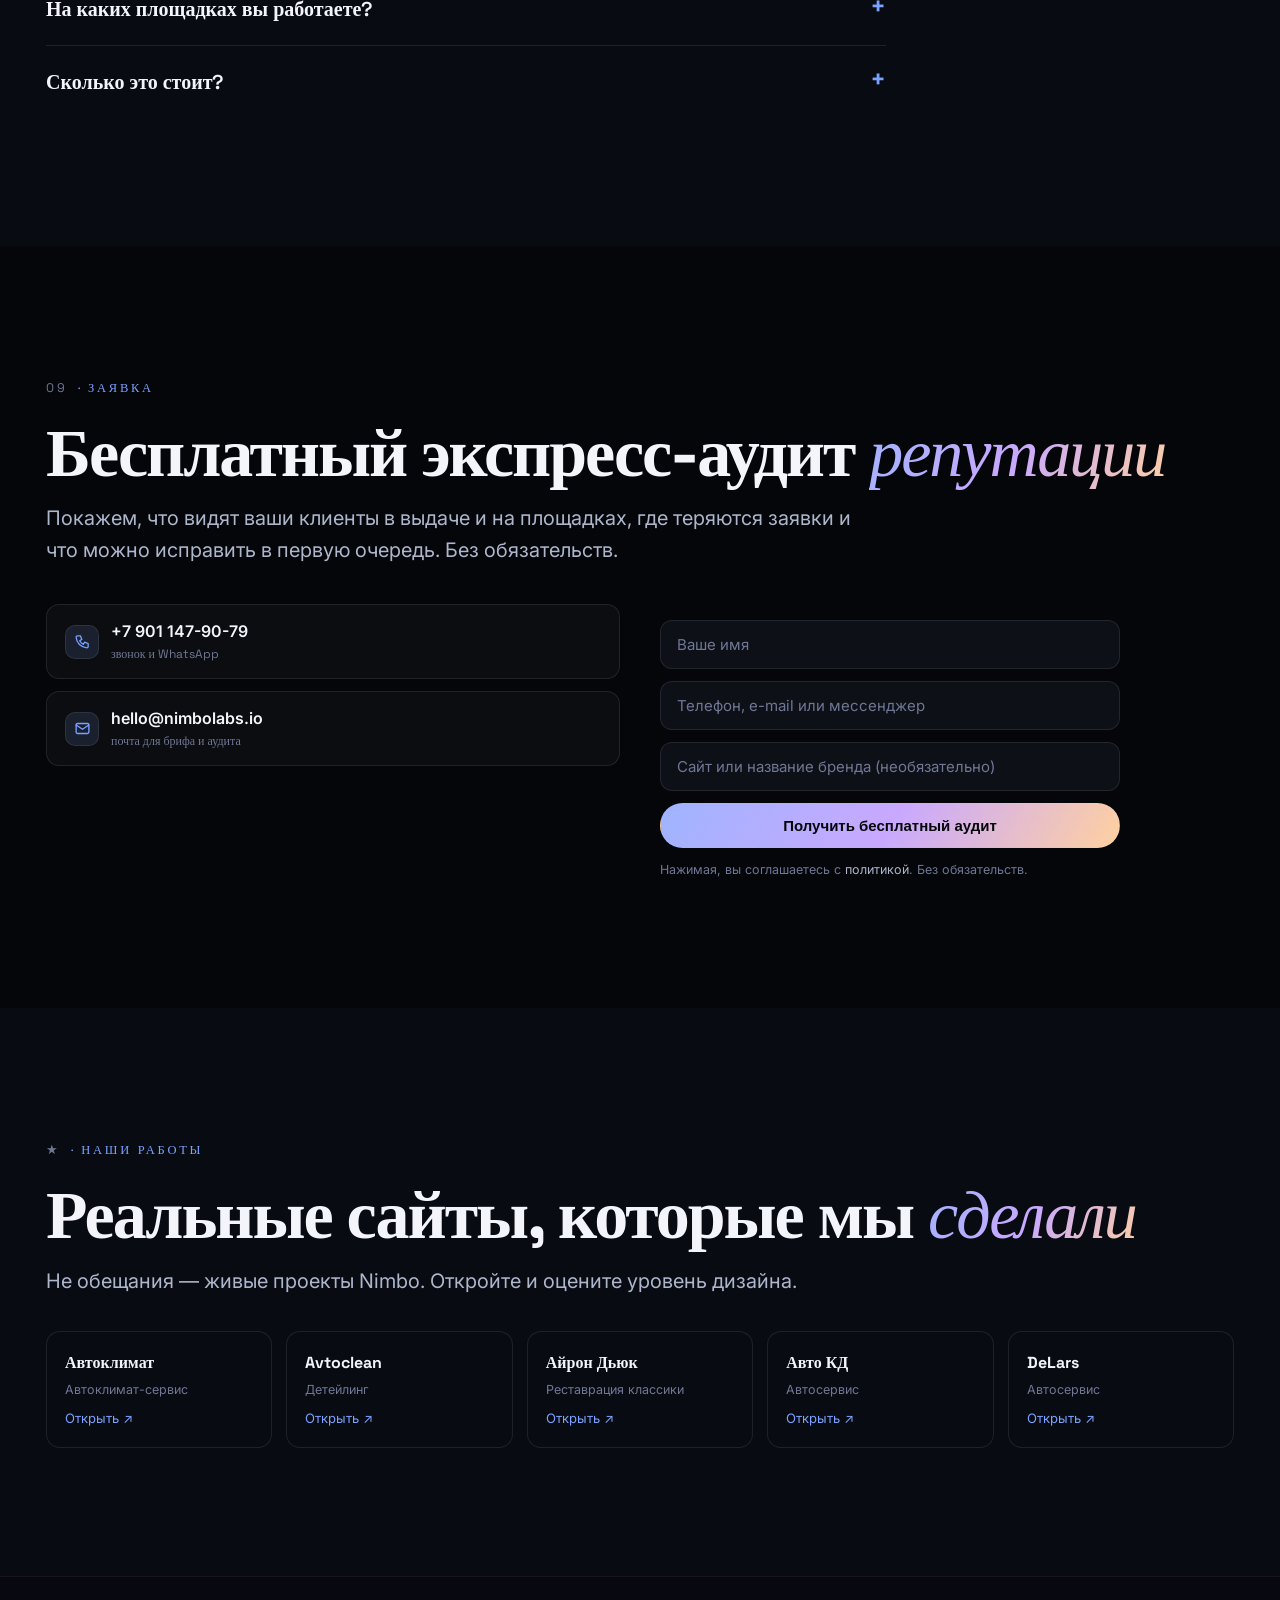
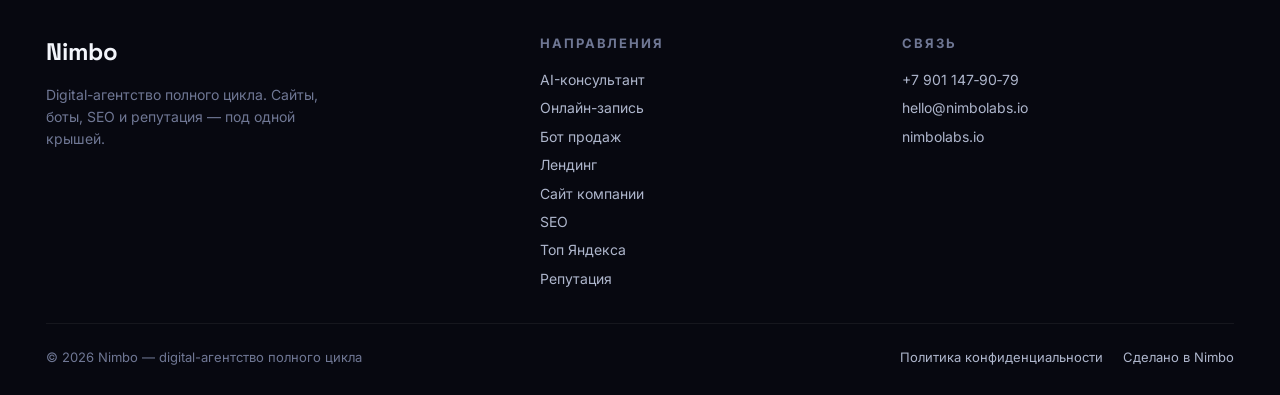
==== commit 277292fa: "feat(TZ_rebuild): форма на хабе (SEV-1) + ключевой H2 + цены-якоря (реальный прайс) + дедлайн-оффер " ====
--- a/reputation/index.html
+++ b/reputation/index.html
@@ -7,8 +7,8 @@
 <meta name="description" content="Управление репутацией бренда от Nimbo: ORM и SERM. Поднимаем рейтинг и реальные отзывы, вытесняем негатив из топа Яндекса и Google, мониторим упоминания 24/7. Только легальные отзывы, без накруток. Бесплатный экспресс-аудит репутации. Москва.">
 <link rel="canonical" href="https://nimbolabs.io/reputation/">
 <meta name="theme-color" content="#05060a">
-<meta name="geo.region" content="RU-MOW">
-<meta name="geo.placename" content="Москва">
+<meta name="geo.region" content="RU">
+<meta name="geo.placename" content="Россия">
 
 <!-- Open Graph -->
 <meta property="og:type" content="website">
@@ -34,7 +34,7 @@
     "@type":"Organization",
     "name":"Nimbo",
     "url":"https://nimbolabs.io/",
-    "areaServed":{"@type":"City","name":"Москва"},
+    "areaServed":{"@type":"Country","name":"Россия"},
     "telephone":"+7-901-147-90-79",
     "email":"hello@nimbolabs.io"
   },
@@ -219,7 +219,7 @@
         <a class="btn btn-a" href="#zayavka">Бесплатный экспресс-аудит</a>
         <a class="btn btn-g" href="tel:+79011479079">Позвонить</a>
       </div>
-      <div class="chips">
+      <div class="chips"><span class="chip">Смета бесплатно — до конца месяца</span>
         <span class="chip">Легальные отзывы</span>
         <span class="chip">Мониторинг 24/7</span>
         <span class="chip">Отчёт с источником каждого упоминания</span>
--- a/assets/nimbo.css
+++ b/assets/nimbo.css
@@ -157,6 +157,24 @@
 /* звёзды-рейтинг — заливка (тёплый акцент) */
 .stars svg{width:18px;height:18px;fill:var(--a3);stroke:none}
 
+/* ---------- FLOATING CONTACT (на всех страницах) ---------- */
+.nfab{position:fixed;right:18px;bottom:18px;z-index:150;display:flex;flex-direction:column;gap:10px}
+.nfab a{width:54px;height:54px;border-radius:50%;display:grid;place-items:center;box-shadow:0 14px 34px -12px rgba(0,0,0,.6);transition:transform .2s}
+.nfab a:hover{transform:translateY(-3px)}
+.nfab .call{background:var(--chrome);color:#05060a}
+.nfab .write{background:var(--card);color:var(--ink);border:1px solid var(--line)}
+.nfab svg{width:23px;height:23px;fill:none;stroke:currentColor;stroke-width:1.8;stroke-linecap:round;stroke-linejoin:round}
+@media(max-width:680px){.nfab{display:none}}
+/* ---------- PROOF STRIP (реальные работы) ---------- */
+.proof .pf-grid{display:grid;grid-template-columns:repeat(5,1fr);gap:14px;margin-top:34px}
+.proof .pf{display:flex;flex-direction:column;gap:5px;padding:18px;border:1px solid var(--line);border-radius:14px;background:var(--bg2);transition:.25s}
+.proof .pf:hover{border-color:var(--a1);transform:translateY(-3px)}
+.proof .pf b{font-family:'Space Grotesk';font-size:16px}
+.proof .pf span{color:var(--mut);font-size:12.5px}
+.proof .pf .ar{color:var(--a1);font-size:13px;margin-top:3px}
+@media(max-width:900px){.proof .pf-grid{grid-template-columns:repeat(2,1fr)}}
+@media(max-width:520px){.proof .pf-grid{grid-template-columns:1fr}}
+
 /* ---------- REVEAL ---------- */
 .reveal{opacity:0;transform:translateY(22px);transition:opacity .7s,transform .7s}
 .reveal.in{opacity:1;transform:none}
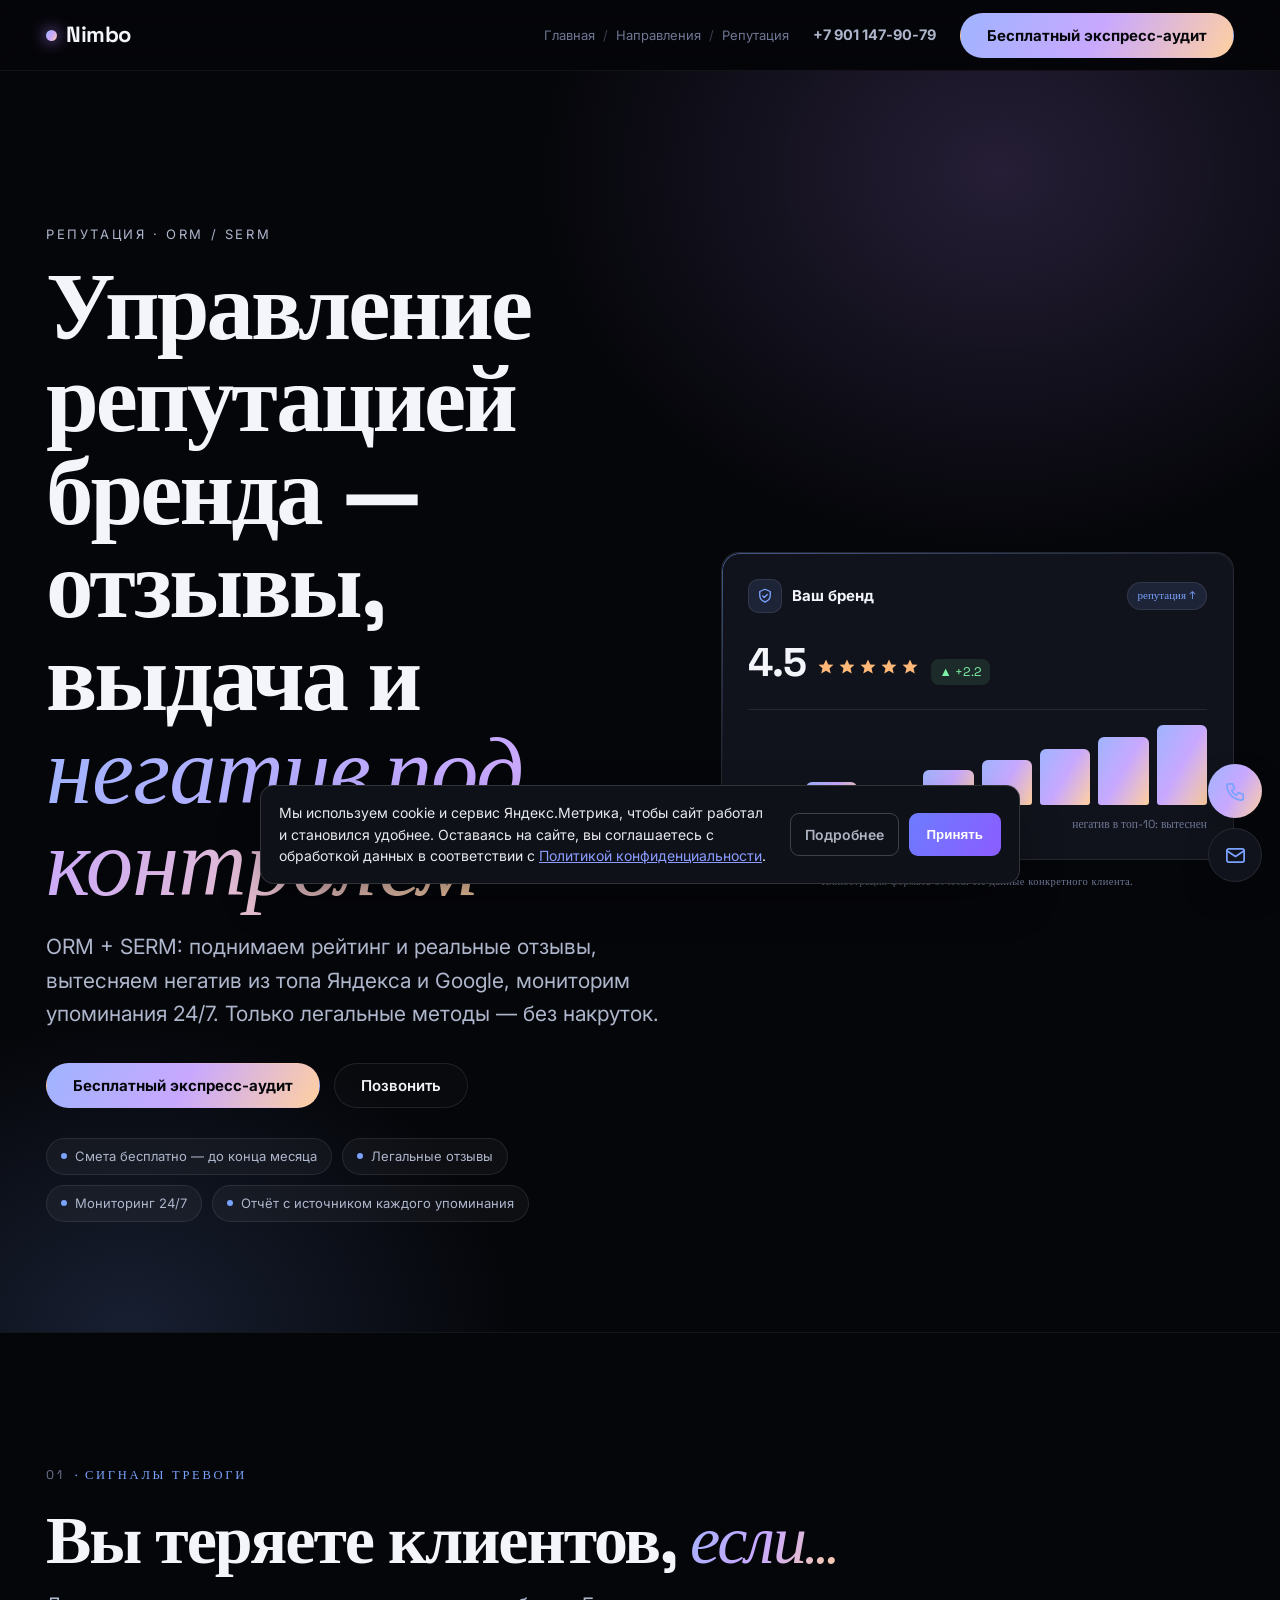
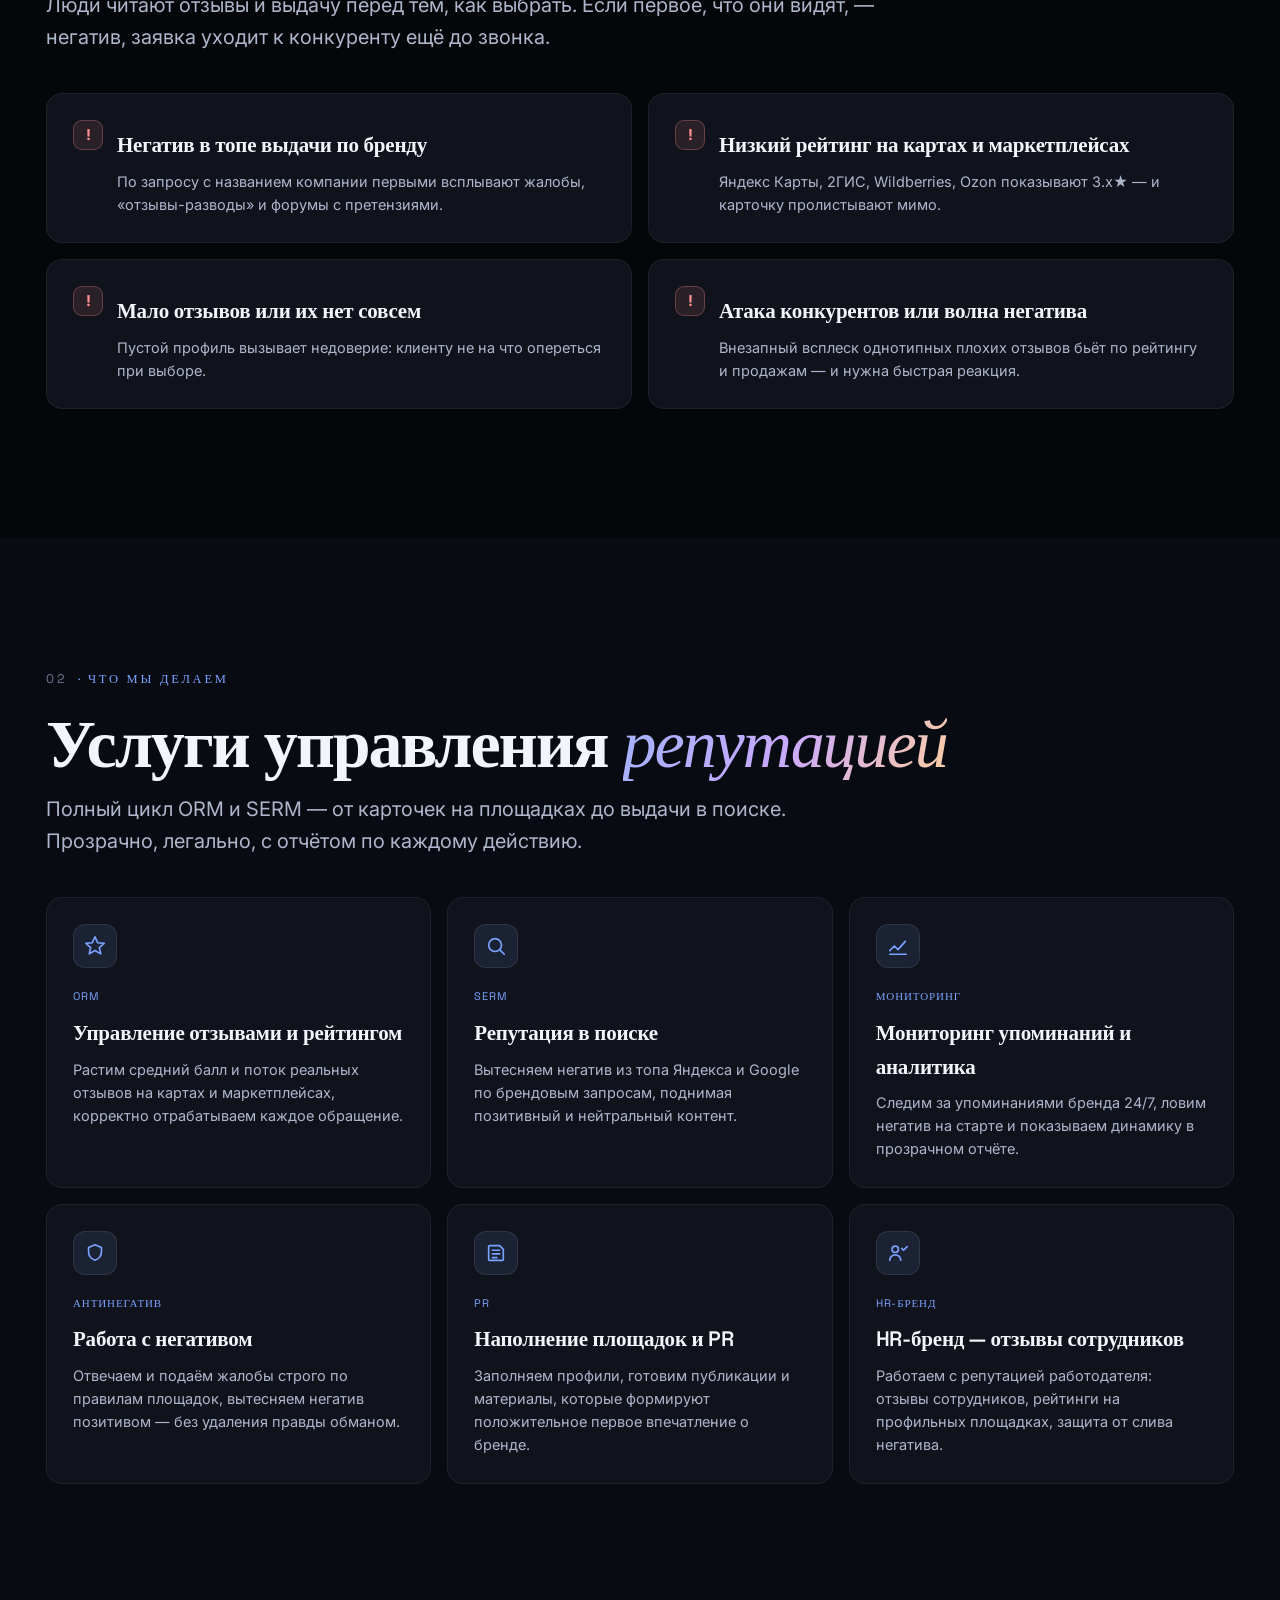
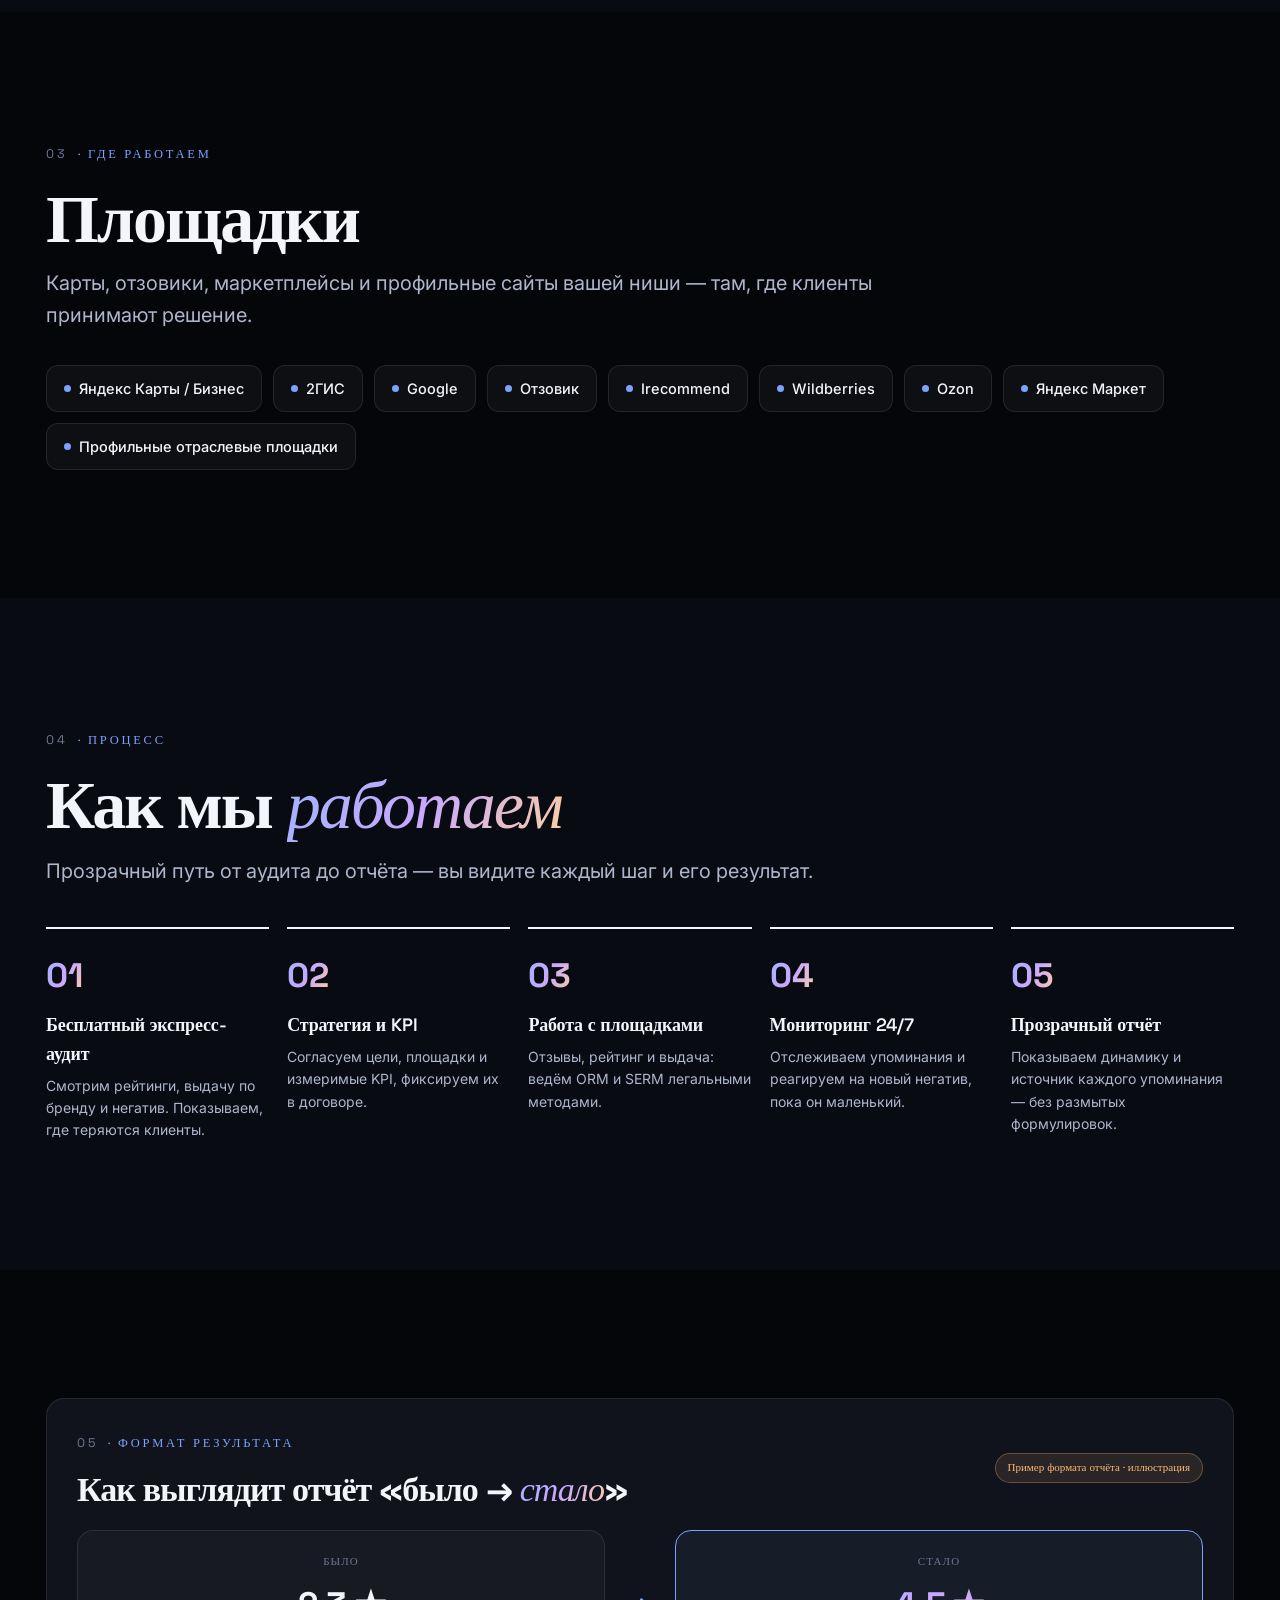
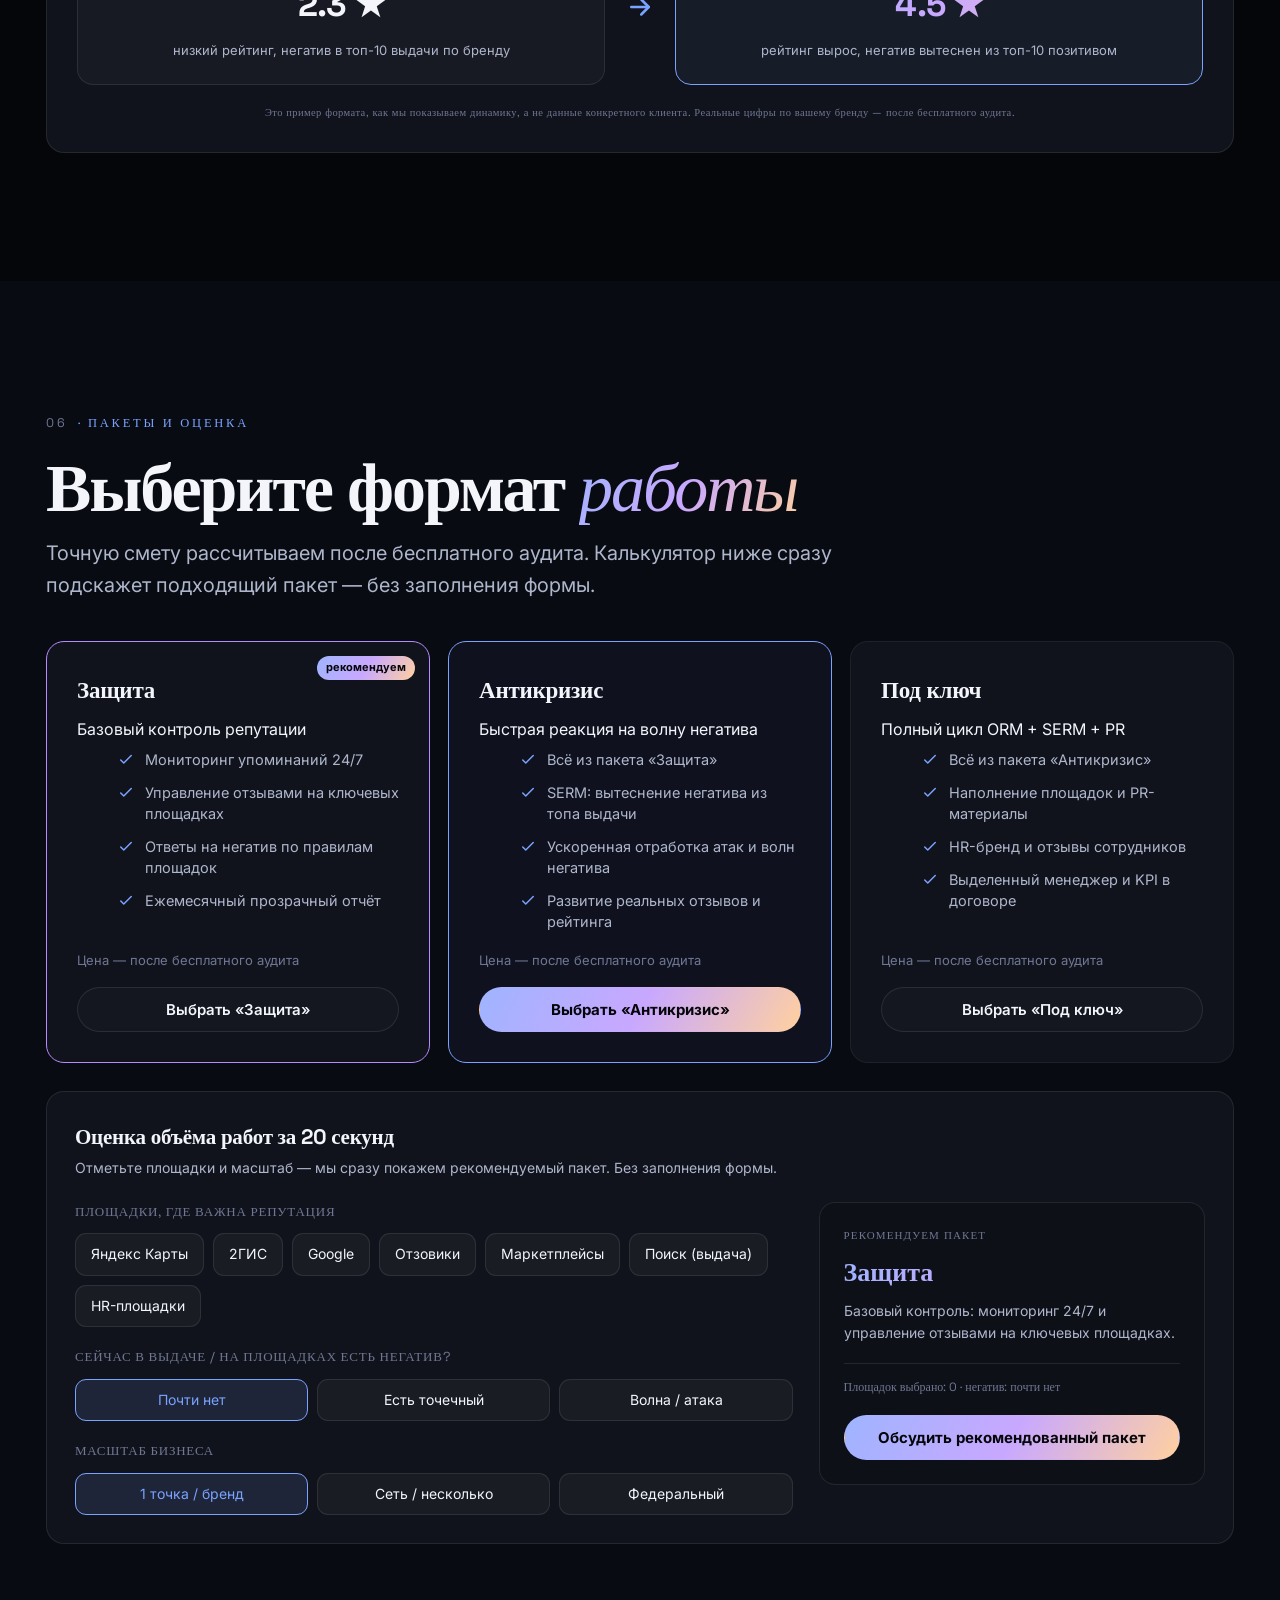
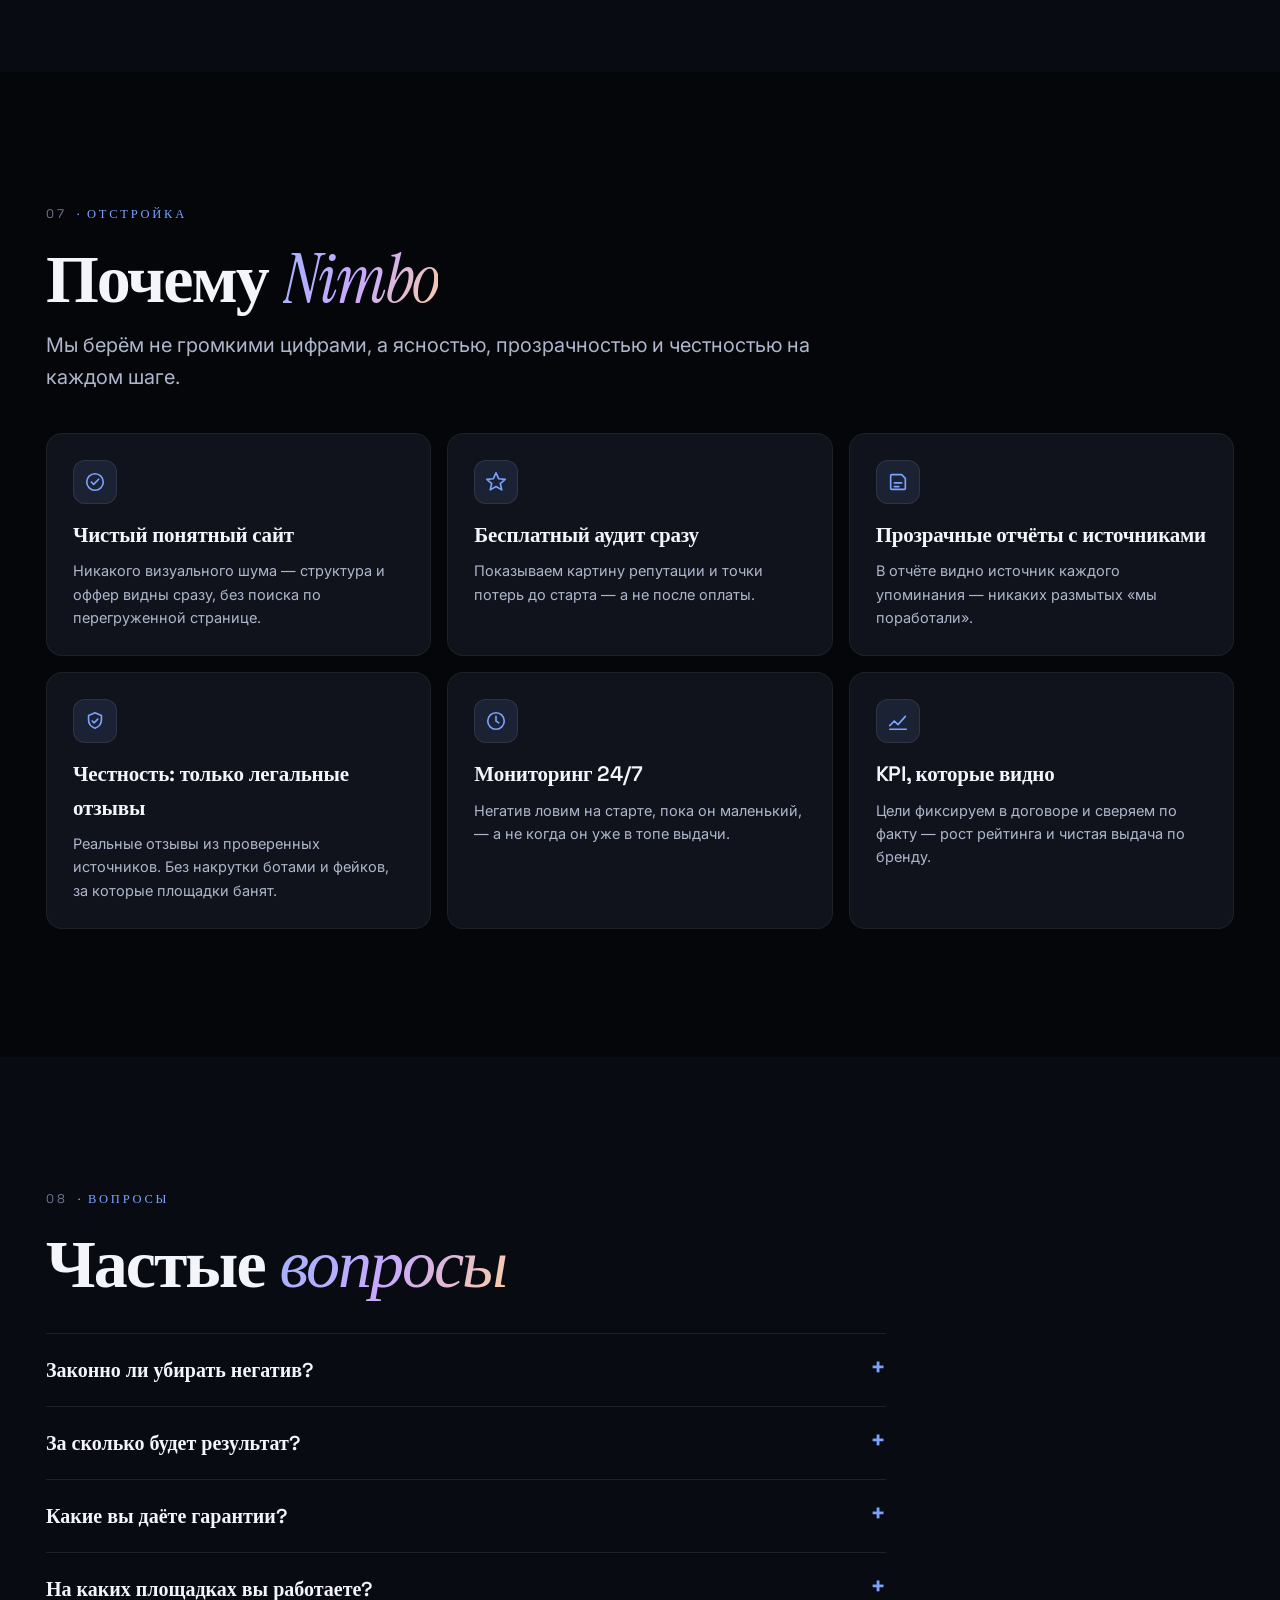
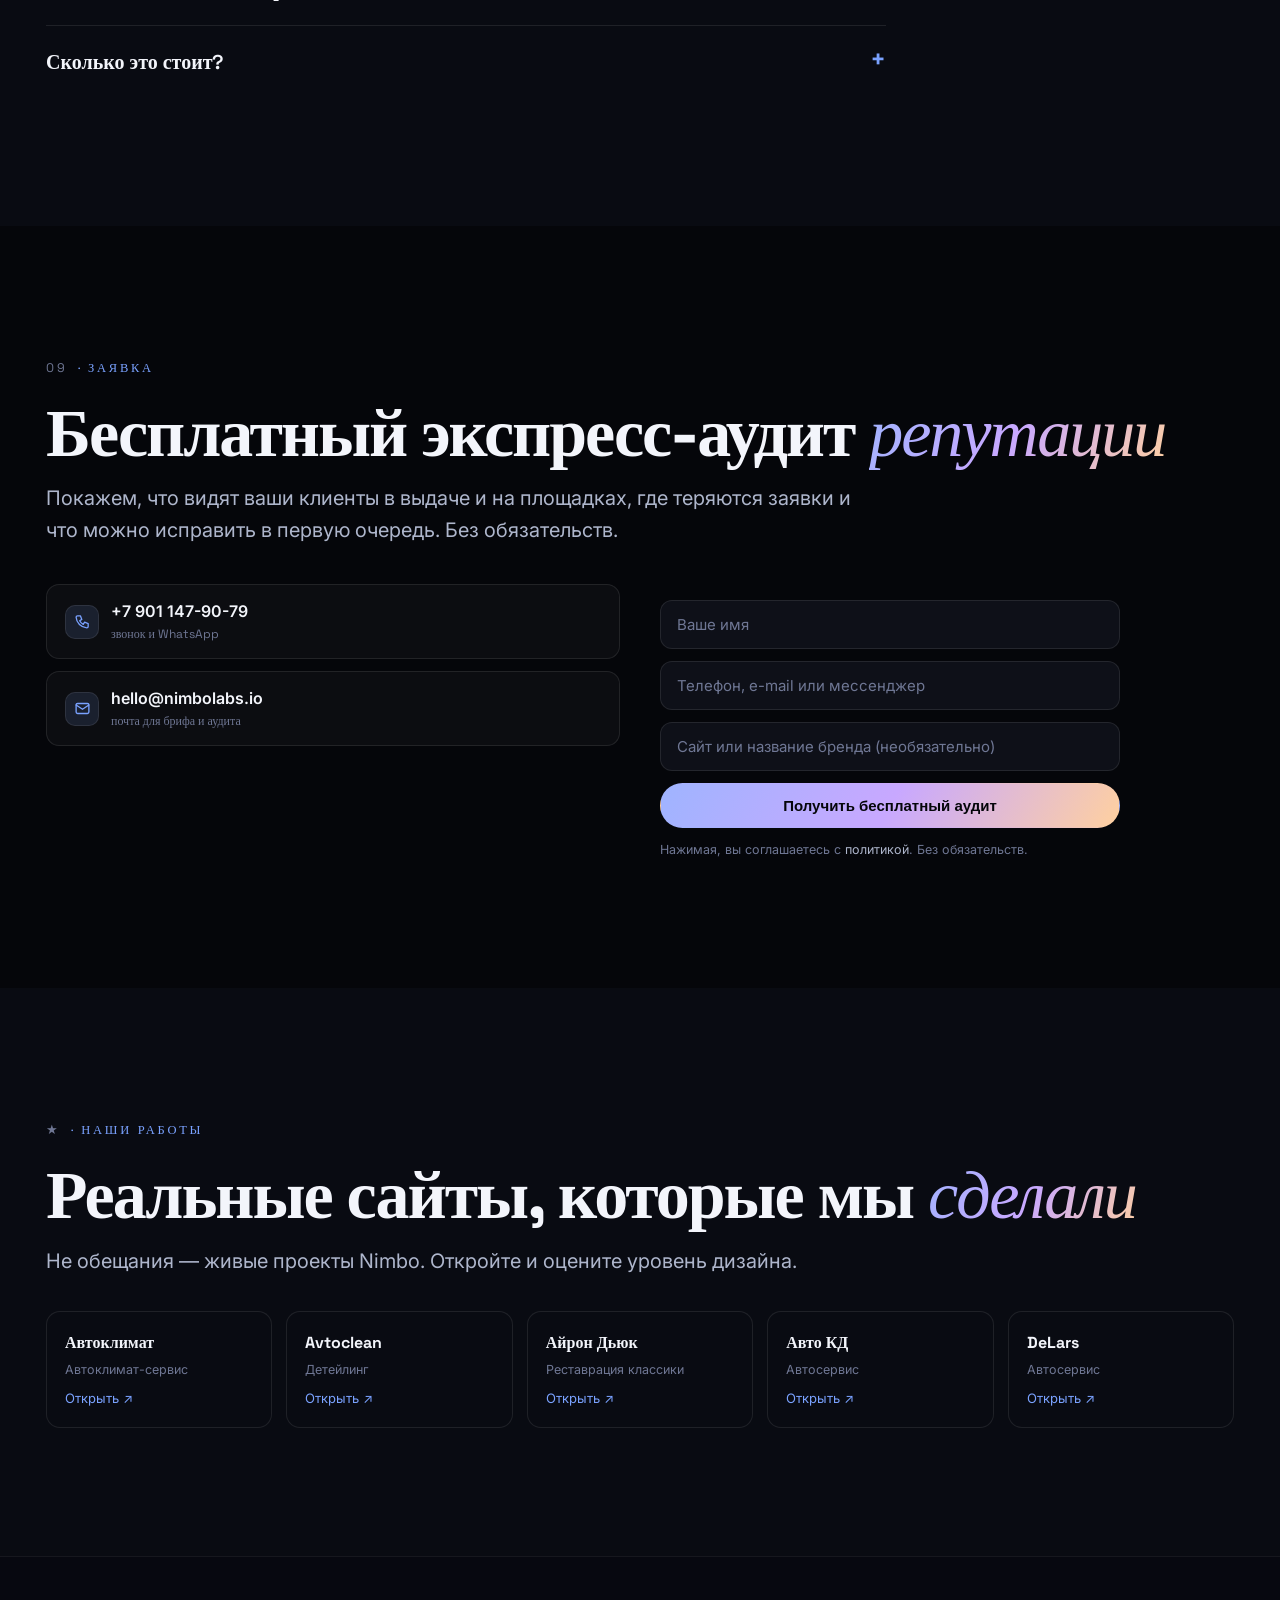
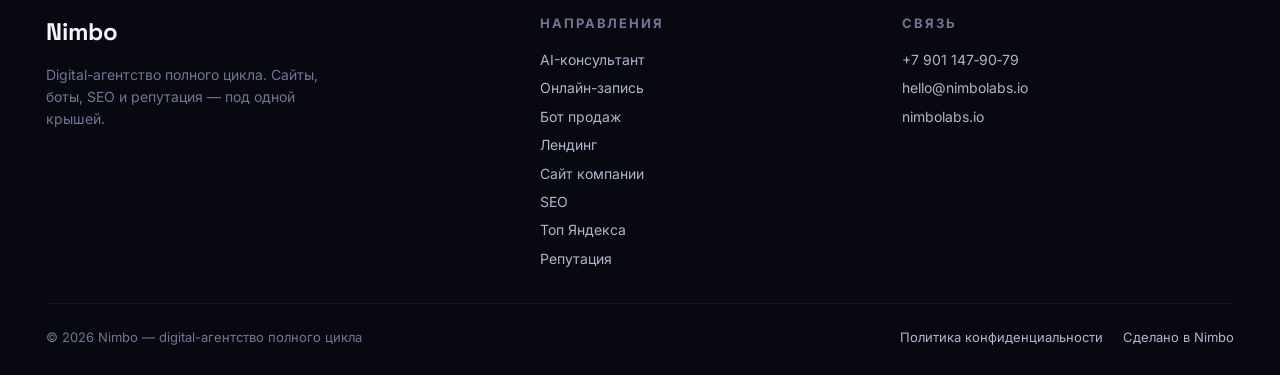
==== commit 36d66eaf: "seo(TZ): title ≤60 + description ≤160 с ключами и гео по всем 9 страницам" ====
--- a/reputation/index.html
+++ b/reputation/index.html
@@ -3,8 +3,8 @@
 <head>
 <meta charset="utf-8">
 <meta name="viewport" content="width=device-width, initial-scale=1, viewport-fit=cover">
-<title>Управление репутацией бренда — отзывы, выдача и негатив под контролем | Nimbo ORM/SERM</title>
-<meta name="description" content="Управление репутацией бренда от Nimbo: ORM и SERM. Поднимаем рейтинг и реальные отзывы, вытесняем негатив из топа Яндекса и Google, мониторим упоминания 24/7. Только легальные отзывы, без накруток. Бесплатный экспресс-аудит репутации. Москва.">
+<title>Управление репутацией бренда ORM/SERM — Nimbo</title>
+<meta name="description" content="Управляем репутацией: отзывы, рейтинг, вытеснение негатива из топа выдачи, мониторинг 24/7. Только легальные методы. Бесплатный аудит.">
 <link rel="canonical" href="https://nimbolabs.io/reputation/">
 <meta name="theme-color" content="#05060a">
 <meta name="geo.region" content="RU">
--- a/assets/nimbo.css
+++ b/assets/nimbo.css
@@ -157,6 +157,22 @@
 /* звёзды-рейтинг — заливка (тёплый акцент) */
 .stars svg{width:18px;height:18px;fill:var(--a3);stroke:none}
 
+/* ---------- КАЛЬКУЛЯТОР ---------- */
+.calc-wrap{display:grid;grid-template-columns:1.2fr .8fr;gap:22px;margin-top:36px}
+.calc-col{background:var(--card);border:1px solid var(--line2);border-radius:18px;padding:26px}
+.calc-field{margin-bottom:20px}.calc-field:last-child{margin-bottom:0}
+.calc-field>label{display:block;font-size:12px;color:var(--mut);text-transform:uppercase;letter-spacing:.12em;margin-bottom:10px}
+.calc-opts{display:flex;flex-wrap:wrap;gap:8px}
+.calc-opt{display:inline-flex;align-items:center;gap:8px;border:1px solid var(--line);border-radius:100px;padding:8px 14px;font-size:13.5px;color:var(--soft);cursor:pointer;transition:.2s;user-select:none}
+.calc-opt:hover{border-color:var(--a1)}
+.calc-opt input{accent-color:var(--a1)}
+.calc-opt.on{border-color:var(--a1);background:rgba(122,162,255,.1);color:var(--ink)}
+.calc-out{background:var(--bg2);border:1px solid var(--line2);border-radius:18px;padding:24px;display:flex;flex-direction:column;justify-content:center}
+.calc-out .lbl{font-size:12px;text-transform:uppercase;letter-spacing:.14em;color:var(--mut)}
+.calc-out .amt{font-family:'Space Grotesk';font-size:clamp(28px,4.4vw,44px);font-weight:700;margin:6px 0 4px;background:var(--chrome);-webkit-background-clip:text;background-clip:text;color:transparent;line-height:1}
+.calc-out .note{color:var(--mut);font-size:12.5px;margin:0 0 16px}
+@media(max-width:760px){.calc-wrap{grid-template-columns:1fr}}
+
 /* ---------- FLOATING CONTACT (на всех страницах) ---------- */
 .nfab{position:fixed;right:18px;bottom:18px;z-index:150;display:flex;flex-direction:column;gap:10px}
 .nfab a{width:54px;height:54px;border-radius:50%;display:grid;place-items:center;box-shadow:0 14px 34px -12px rgba(0,0,0,.6);transition:transform .2s}
